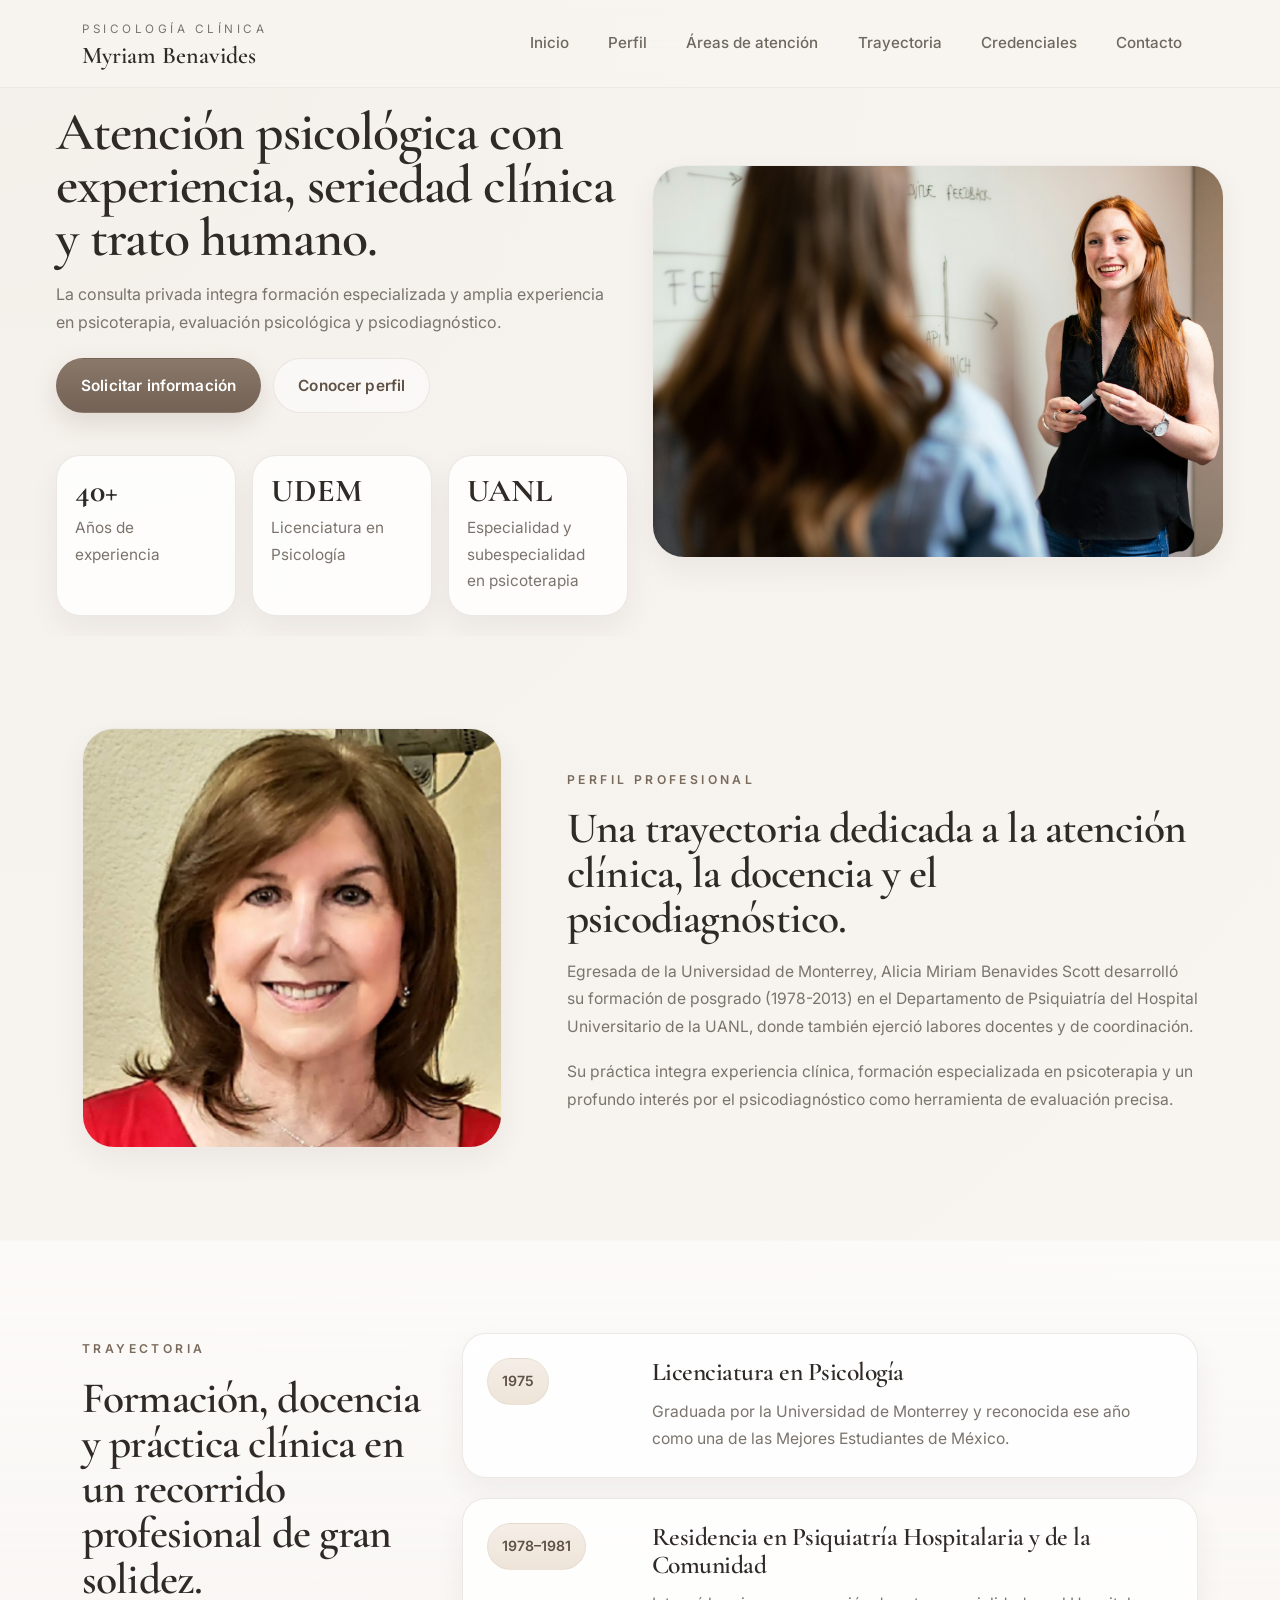
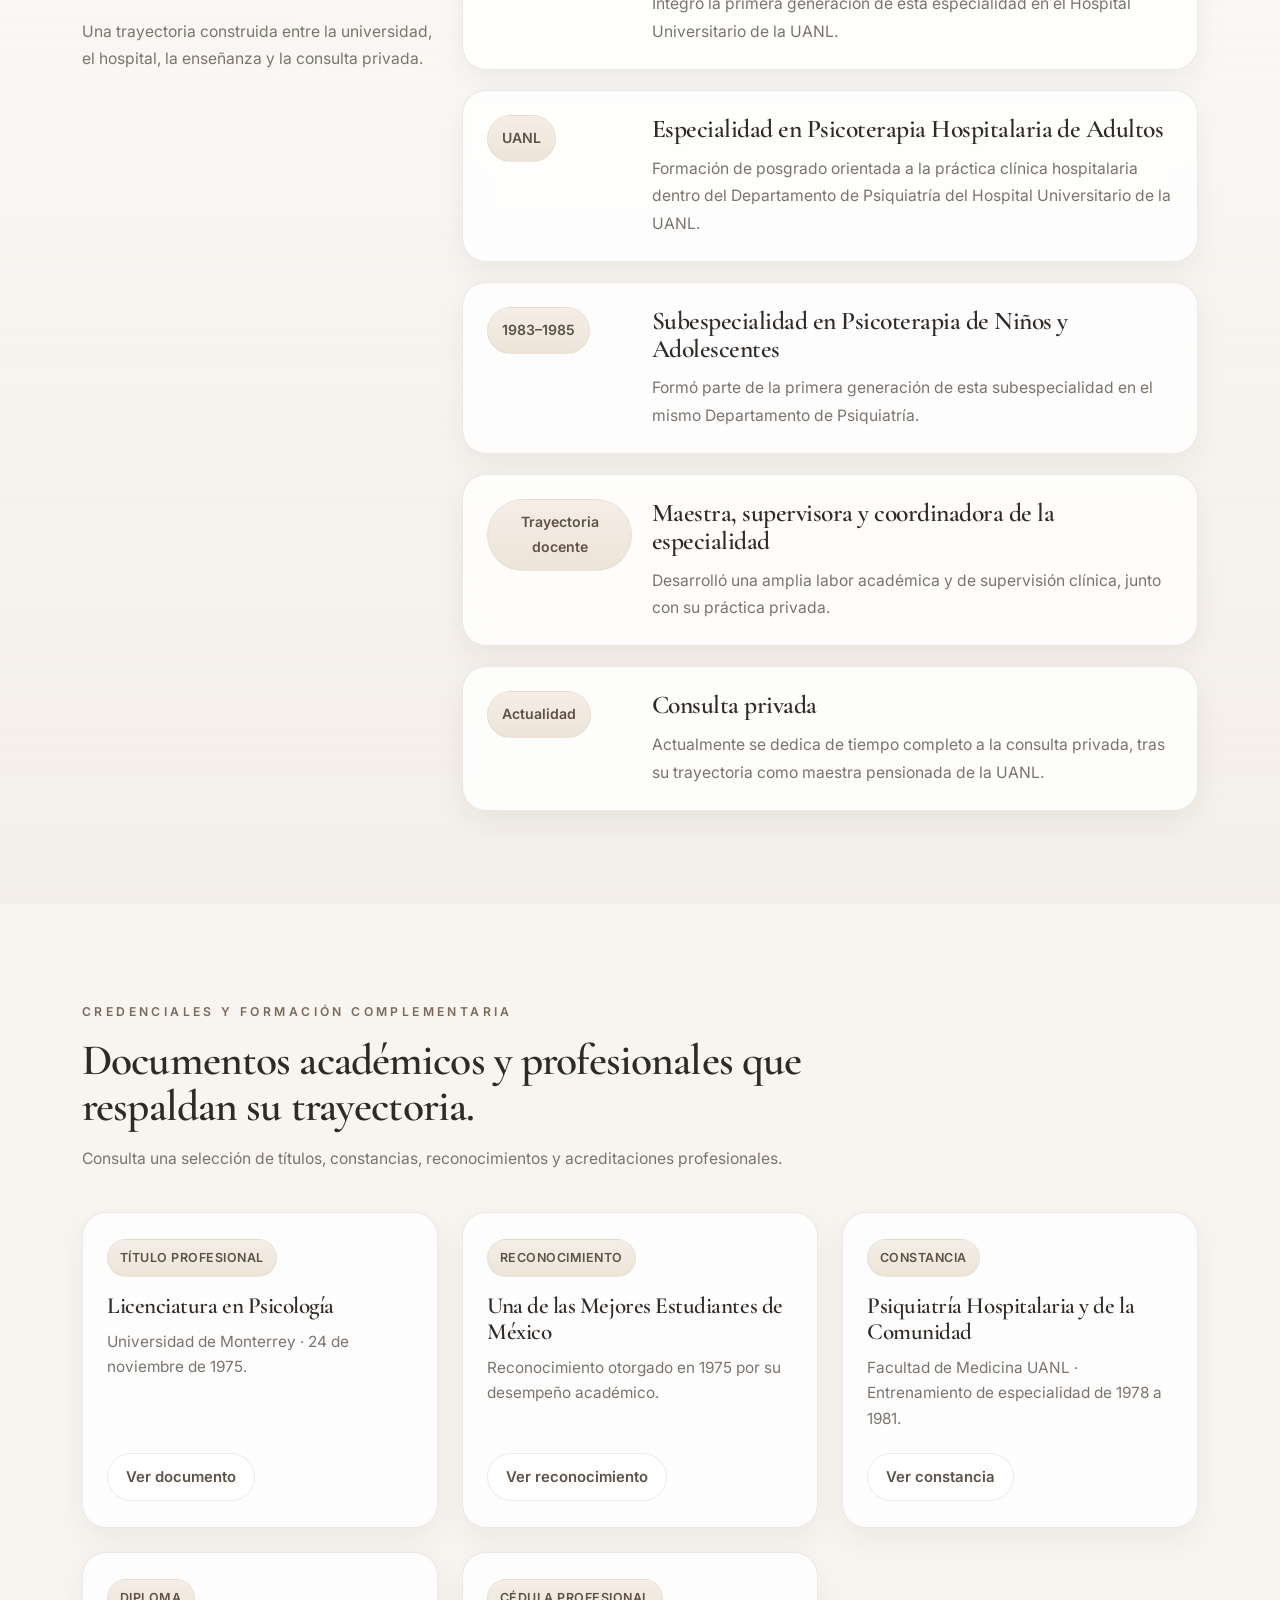
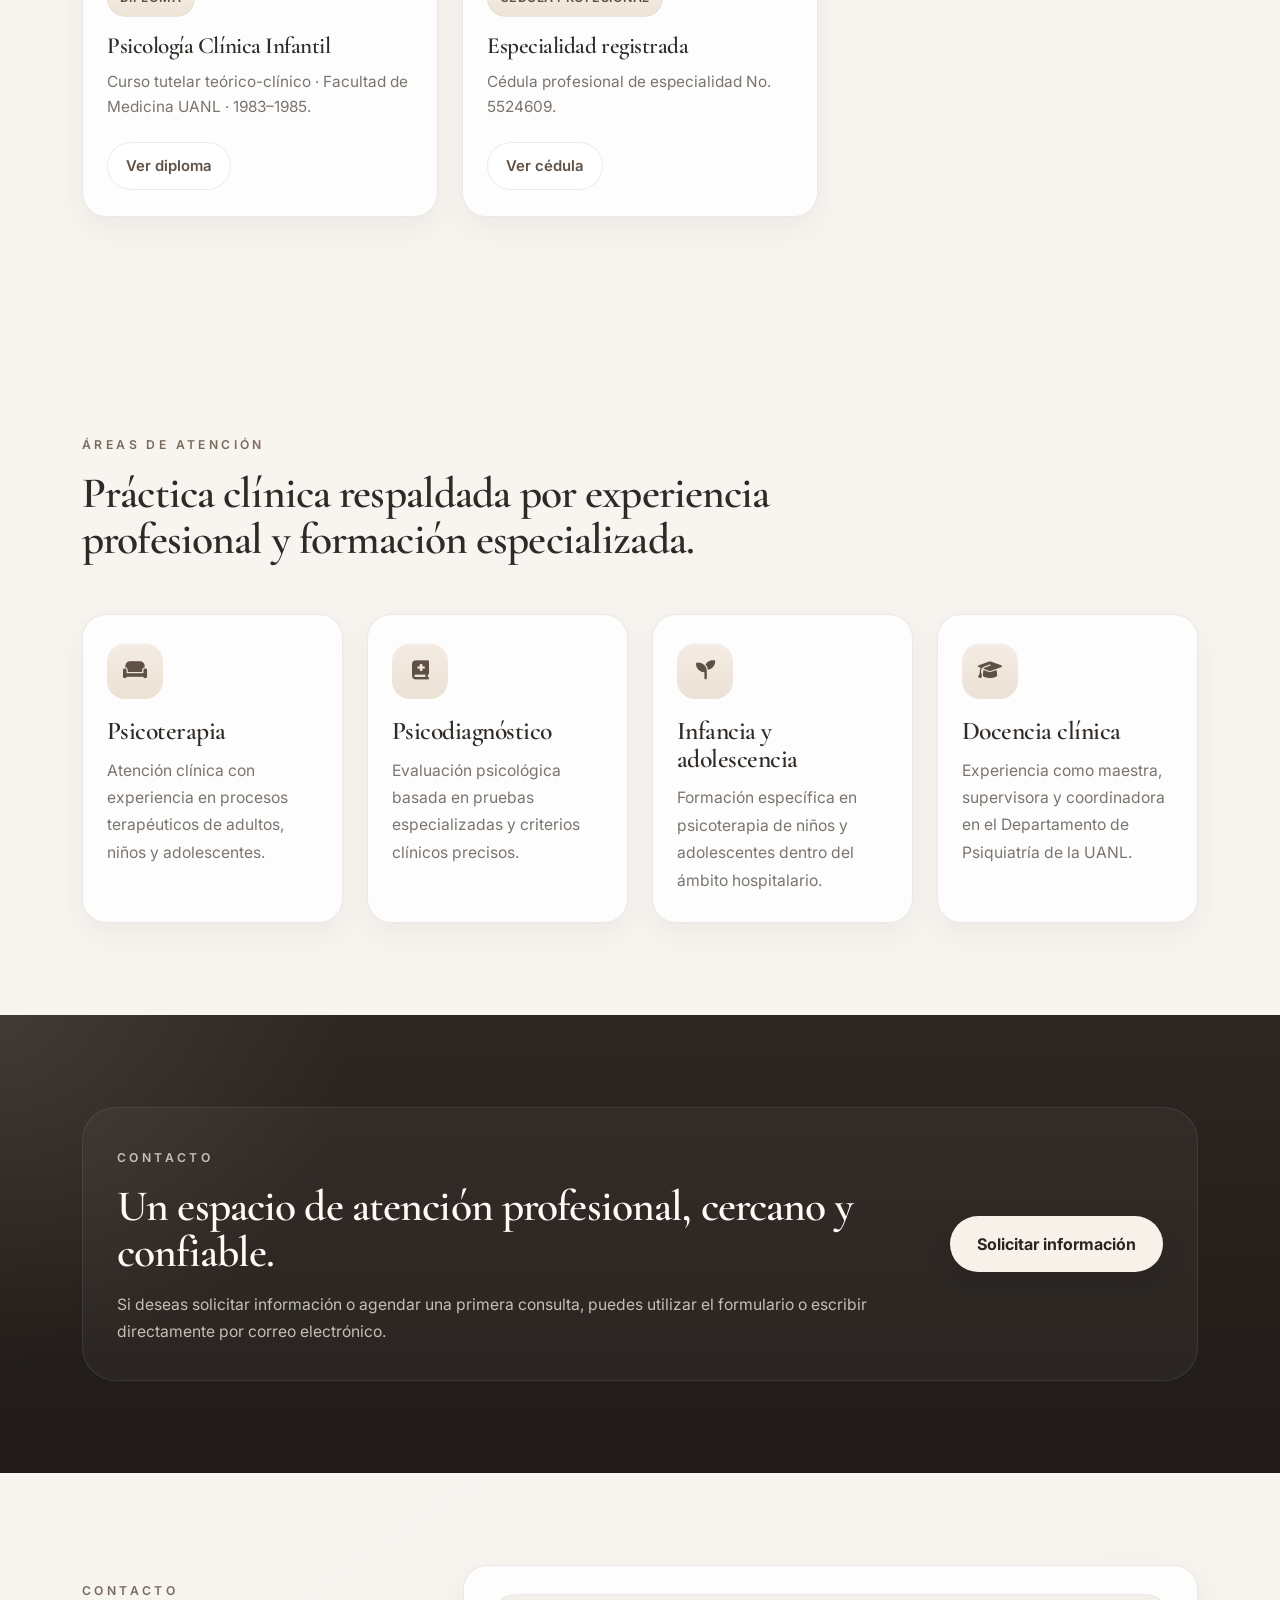
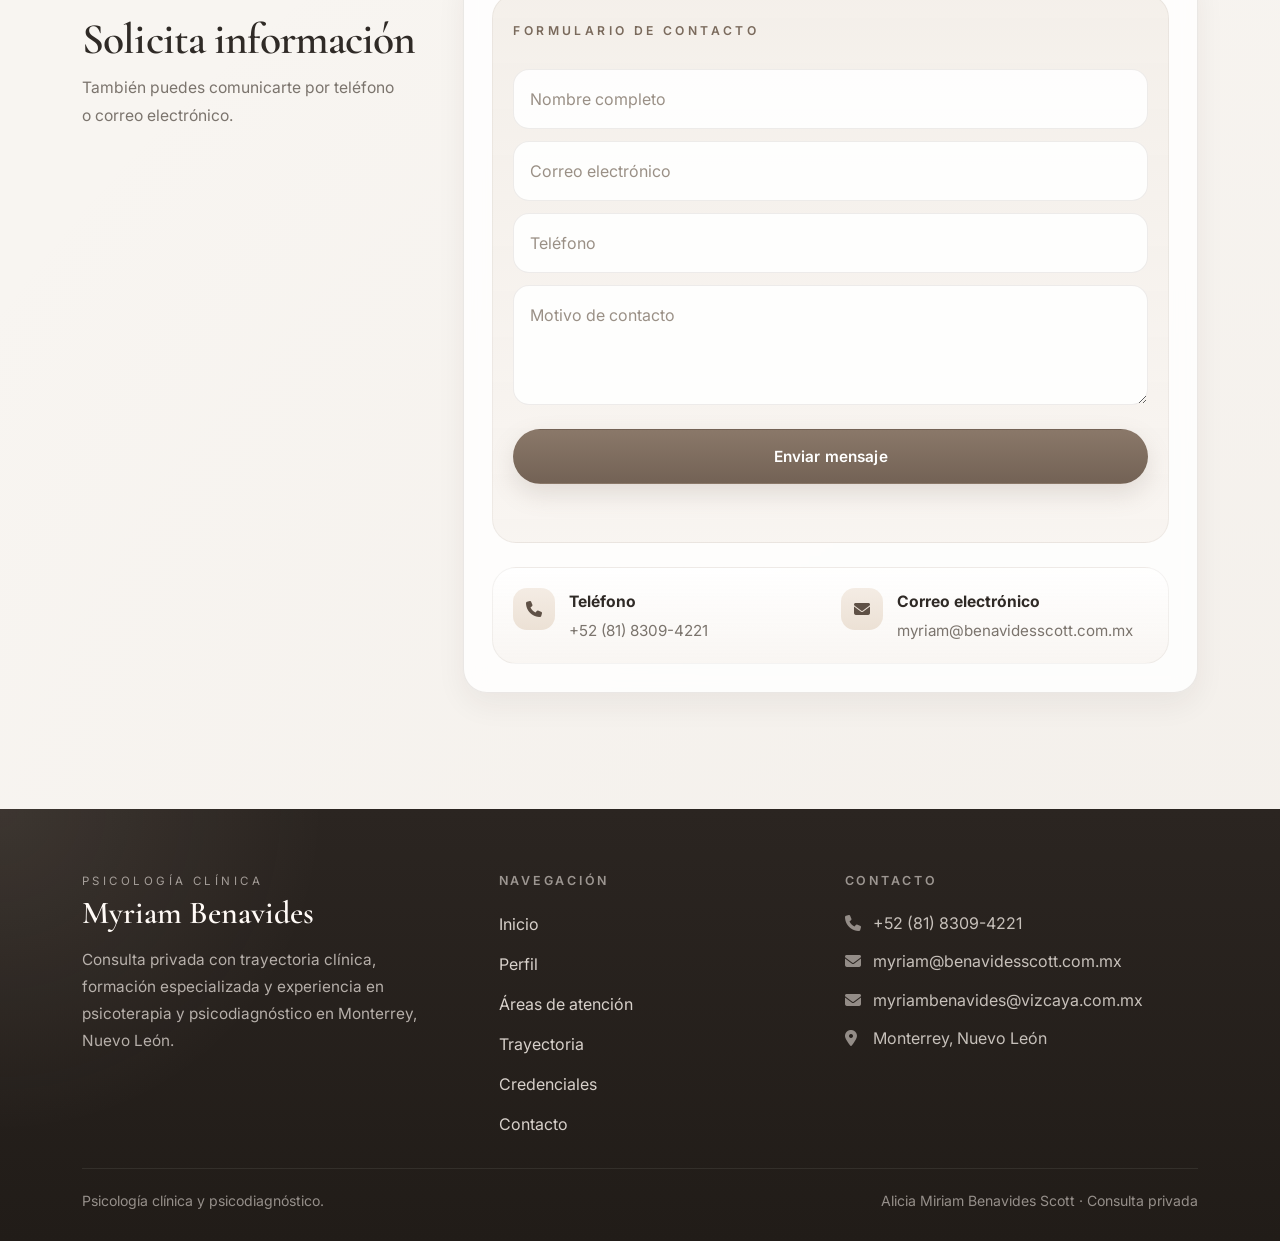
==== index.html @ a34677fe "Reorganización de la página" ====
<!DOCTYPE html>
<html lang="es">

<head>
    <meta charset="UTF-8" />
    <meta name="viewport" content="width=device-width, initial-scale=1.0" />
    <title>Myriam Benavides | Psicología Clínica</title>

    <!-- Google Fonts -->
    <link rel="preconnect" href="https://fonts.googleapis.com" />
    <link rel="preconnect" href="https://fonts.gstatic.com" crossorigin />
    <link
        href="https://fonts.googleapis.com/css2?family=Cormorant+Garamond:wght@500;600;700&family=Inter:wght@400;500;600;700;800&display=swap"
        rel="stylesheet" />

    <!-- Bootstrap -->
    <link href="https://cdn.jsdelivr.net/npm/bootstrap@5.3.3/dist/css/bootstrap.min.css" rel="stylesheet" />

    <!-- Font Awesome -->
    <link rel="stylesheet" href="https://cdnjs.cloudflare.com/ajax/libs/font-awesome/6.5.2/css/all.min.css" />

    <link rel="stylesheet" href="style.css" />
</head>

<body>
    <header class="site-header sticky-top">
        <nav class="navbar navbar-expand-lg">
            <div class="container">
                <a href="#inicio" class="navbar-brand brand">
                    <small>Psicología clínica</small>
                    <strong>Myriam Benavides</strong>
                </a>

                <button class="navbar-toggler custom-toggler" type="button" data-bs-toggle="collapse"
                    data-bs-target="#mainNav" aria-controls="mainNav" aria-expanded="false" aria-label="Abrir menú">
                    <i class="fa-solid fa-bars"></i>
                </button>

                <div class="collapse navbar-collapse justify-content-lg-end" id="mainNav">
                    <ul class="navbar-nav nav-links">
                        <li class="nav-item"><a class="nav-link" href="#inicio">Inicio</a></li>
                        <li class="nav-item"><a class="nav-link" href="#perfil">Perfil</a></li>
                        <li class="nav-item"><a class="nav-link" href="#areas">Áreas de atención</a></li>
                        <li class="nav-item"><a class="nav-link" href="#trayectoria">Trayectoria</a></li>
                        <li class="nav-item"><a class="nav-link" href="#credenciales">Credenciales</a></li>
                        <li class="nav-item"><a class="nav-link" href="#contacto">Contacto</a></li>
                    </ul>
                </div>
            </div>
        </nav>
    </header>

    <main>
        <!-- Hero -->
        <section class="hero-section" id="inicio">
            <div class="container">
                <div class="row align-items-center hero-row g-4 hero-full">
                    <div class="col-lg-6">
                        <div class="hero-text reveal">
                            <h1>
                                Atención psicológica con experiencia, seriedad clínica y trato humano.
                            </h1>

                            <p class="hero-description">
                                La consulta privada integra formación especializada y amplia experiencia
                                en psicoterapia, evaluación psicológica y psicodiagnóstico.
                            </p>

                            <div class="actions">
                                <a href="#contacto" class="btn custom-btn btn-primary-custom">Solicitar información</a>
                                <a href="#perfil" class="btn custom-btn btn-secondary-custom">Conocer perfil</a>
                            </div>

                            <div class="row g-3 stats-row">
                                <div class="col-md-4 col-sm-6">
                                    <article class="card custom-card stat-card h-100">
                                        <strong>40+</strong>
                                        <p>Años de experiencia</p>
                                    </article>
                                </div>
                                <div class="col-md-4 col-sm-6">
                                    <article class="card custom-card stat-card h-100">
                                        <strong>UDEM</strong>
                                        <p>Licenciatura en Psicología</p>
                                    </article>
                                </div>
                                <div class="col-md-4 col-sm-12">
                                    <article class="card custom-card stat-card stat-card-academic h-100">
                                        <strong>UANL</strong>
                                        <p>Especialidad y subespecialidad en psicoterapia</p>
                                    </article>
                                </div>
                            </div>
                        </div>
                    </div>

                    <div class="col-lg-6">
                        <div class="hero-image-wrap reveal">
                            <img src="img/classroom.jpg" alt="Espacio de consulta psicológica" class="hero-image">
                        </div>
                    </div>
                </div>
            </div>
        </section>

        <!-- Semblanza -->
        <section class="section-padding" id="perfil">
            <div class="container">
                <div class="row g-4 align-items-center">
                    <div class="col-lg-5">
                        <div class="profile-photo-block reveal">
                            <img src="img/alicia-miriam-benavides.jpg" alt="Alicia Miriam Benavides Scott"
                                class="profile-photo">
                        </div>
                    </div>

                    <div class="col-lg-7">
                        <div class="reveal">
                            <span class="eyebrow">Perfil profesional</span>
                            <h2>Una trayectoria dedicada a la atención clínica, la docencia y el psicodiagnóstico.</h2>
                            <p>
                                Egresada de la Universidad de Monterrey, Alicia Miriam Benavides Scott desarrolló su
                                formación de posgrado (1978-2013) en el Departamento de Psiquiatría del Hospital
                                Universitario de la UANL, donde también ejerció labores docentes y de coordinación.
                            </p>
                            <p>
                                Su práctica integra experiencia clínica, formación especializada en psicoterapia y un
                                profundo interés por el psicodiagnóstico como herramienta de evaluación precisa.
                            </p>
                        </div>
                    </div>
                </div>
            </div>
        </section>

        <!-- Trayectoria -->
        <section class="section-padding section-surface" id="trayectoria">
            <div class="container">
                <div class="row g-4">
                    <div class="col-lg-4">
                        <div class="reveal">
                            <span class="eyebrow">Trayectoria</span>
                            <h2>Formación, docencia y práctica clínica en un recorrido profesional de gran solidez.</h2>
                            <p>
                                Una trayectoria construida entre la universidad, el hospital, la enseñanza y la consulta
                                privada.
                            </p>
                        </div>
                    </div>

                    <div class="col-lg-8">
                        <div class="timeline-list">
                            <article class="card custom-card timeline-item reveal">
                                <div class="timeline-row">
                                    <div class="timeline-year-wrap">
                                        <span class="timeline-year">1975</span>
                                    </div>
                                    <div>
                                        <h3>Licenciatura en Psicología</h3>
                                        <p>
                                            Graduada por la Universidad de Monterrey y reconocida ese año como una de
                                            las Mejores Estudiantes de México.
                                        </p>
                                    </div>
                                </div>
                            </article>

                            <article class="card custom-card timeline-item reveal">
                                <div class="timeline-row">
                                    <div class="timeline-year-wrap">
                                        <span class="timeline-year">1978–1981</span>
                                    </div>
                                    <div>
                                        <h3>Residencia en Psiquiatría Hospitalaria y de la Comunidad</h3>
                                        <p>
                                            Integró la primera generación de esta especialidad en el Hospital
                                            Universitario de la UANL.
                                        </p>
                                    </div>
                                </div>
                            </article>

                            <article class="card custom-card timeline-item reveal">
                                <div class="timeline-row">
                                    <div class="timeline-year-wrap">
                                        <span class="timeline-year">UANL</span>
                                    </div>
                                    <div>
                                        <h3>Especialidad en Psicoterapia Hospitalaria de Adultos</h3>
                                        <p>
                                            Formación de posgrado orientada a la práctica clínica hospitalaria dentro
                                            del Departamento de Psiquiatría del Hospital Universitario de la UANL.
                                        </p>
                                    </div>
                                </div>
                            </article>

                            <article class="card custom-card timeline-item reveal">
                                <div class="timeline-row">
                                    <div class="timeline-year-wrap">
                                        <span class="timeline-year">1983–1985</span>
                                    </div>
                                    <div>
                                        <h3>Subespecialidad en Psicoterapia de Niños y Adolescentes</h3>
                                        <p>
                                            Formó parte de la primera generación de esta subespecialidad en el mismo
                                            Departamento de Psiquiatría.
                                        </p>
                                    </div>
                                </div>
                            </article>

                            <article class="card custom-card timeline-item reveal">
                                <div class="timeline-row">
                                    <div class="timeline-year-wrap">
                                        <span class="timeline-year">Trayectoria docente</span>
                                    </div>
                                    <div>
                                        <h3>Maestra, supervisora y coordinadora de la especialidad</h3>
                                        <p>
                                            Desarrolló una amplia labor académica y de supervisión clínica, junto con su
                                            práctica privada.
                                        </p>
                                    </div>
                                </div>
                            </article>

                            <article class="card custom-card timeline-item reveal">
                                <div class="timeline-row">
                                    <div class="timeline-year-wrap">
                                        <span class="timeline-year">Actualidad</span>
                                    </div>
                                    <div>
                                        <h3>Consulta privada</h3>
                                        <p>
                                            Actualmente se dedica de tiempo completo a la consulta privada, tras su
                                            trayectoria como maestra pensionada de la UANL.
                                        </p>
                                    </div>
                                </div>
                            </article>
                        </div>
                    </div>
                </div>
            </div>
        </section>

        <!-- Credenciales -->
        <section class="section-padding" id="credenciales">
            <div class="container">
                <div class="section-heading reveal diploma-heading">
                    <span class="eyebrow">Credenciales y formación complementaria</span>
                    <h2>Documentos académicos y profesionales que respaldan su trayectoria.</h2>
                    <p>
                        Consulta una selección de títulos, constancias, reconocimientos y acreditaciones profesionales.
                    </p>
                </div>

                <div class="row g-4 diploma-grid">
                    <div class="col-md-6 col-xl-4">
                        <article class="card custom-card diploma-card reveal h-100">
                            <div class="diploma-card-body">
                                <span class="diploma-tag">Título profesional</span>
                                <h3>Licenciatura en Psicología</h3>
                                <p>Universidad de Monterrey · 24 de noviembre de 1975.</p>
                            </div>
                            <a href="docs/titulo-licenciatura-udem.pdf" target="_blank" rel="noopener"
                                class="btn diploma-link">
                                Ver documento
                            </a>
                        </article>
                    </div>

                    <div class="col-md-6 col-xl-4">
                        <article class="card custom-card diploma-card reveal h-100">
                            <div class="diploma-card-body">
                                <span class="diploma-tag">Reconocimiento</span>
                                <h3>Una de las Mejores Estudiantes de México</h3>
                                <p>Reconocimiento otorgado en 1975 por su desempeño académico.</p>
                            </div>
                            <a href="docs/reconocimiento-mejor-estudiante-1975.pdf" target="_blank" rel="noopener"
                                class="btn diploma-link">
                                Ver reconocimiento
                            </a>
                        </article>
                    </div>

                    <div class="col-md-6 col-xl-4">
                        <article class="card custom-card diploma-card reveal h-100">
                            <div class="diploma-card-body">
                                <span class="diploma-tag">Constancia</span>
                                <h3>Psiquiatría Hospitalaria y de la Comunidad</h3>
                                <p>Facultad de Medicina UANL · Entrenamiento de especialidad de 1978 a 1981.</p>
                            </div>
                            <a href="docs/constancia-psiquiatria-hospitalaria.pdf" target="_blank" rel="noopener"
                                class="btn diploma-link">
                                Ver constancia
                            </a>
                        </article>
                    </div>

                    <div class="col-md-6 col-xl-4">
                        <article class="card custom-card diploma-card reveal h-100">
                            <div class="diploma-card-body">
                                <span class="diploma-tag">Diploma</span>
                                <h3>Psicología Clínica Infantil</h3>
                                <p>Curso tutelar teórico-clínico · Facultad de Medicina UANL · 1983–1985.</p>
                            </div>
                            <a href="docs/diploma-psicologia-clinica-infantil.pdf" target="_blank" rel="noopener"
                                class="btn diploma-link">
                                Ver diploma
                            </a>
                        </article>
                    </div>

                    <div class="col-md-6 col-xl-4">
                        <article class="card custom-card diploma-card reveal h-100">
                            <div class="diploma-card-body">
                                <span class="diploma-tag">Cédula profesional</span>
                                <h3>Especialidad registrada</h3>
                                <p>Cédula profesional de especialidad No. 5524609.</p>
                            </div>
                            <a href="docs/cedula-especialidad-5524609.pdf" target="_blank" rel="noopener"
                                class="btn diploma-link">
                                Ver cédula
                            </a>
                        </article>
                    </div>
                </div>
            </div>
        </section>

        <!-- Especialidades -->
        <section class="section-padding" id="areas">
            <div class="container">
                <div class="section-heading reveal">
                    <span class="eyebrow">Áreas de atención</span>
                    <h2>Práctica clínica respaldada por experiencia profesional y formación especializada.</h2>
                </div>

                <div class="row g-4">
                    <div class="col-xl-3 col-md-6">
                        <article class="card custom-card feature-card reveal h-100">
                            <div class="feature-icon">
                                <i class="fa-solid fa-couch"></i>
                            </div>
                            <h3>Psicoterapia</h3>
                            <p>Atención clínica con experiencia en procesos terapéuticos de adultos, niños y
                                adolescentes.</p>
                        </article>
                    </div>

                    <div class="col-xl-3 col-md-6">
                        <article class="card custom-card feature-card reveal h-100">
                            <div class="feature-icon">
                                <i class="fa-solid fa-book-medical"></i>
                            </div>
                            <h3>Psicodiagnóstico</h3>
                            <p>Evaluación psicológica basada en pruebas especializadas y criterios clínicos precisos.</p>
                        </article>
                    </div>

                    <div class="col-xl-3 col-md-6">
                        <article class="card custom-card feature-card reveal h-100">
                            <div class="feature-icon">
                                <i class="fa-solid fa-seedling"></i>
                            </div>
                            <h3>Infancia y adolescencia</h3>
                            <p>Formación específica en psicoterapia de niños y adolescentes dentro del ámbito
                                hospitalario.</p>
                        </article>
                    </div>

                    <div class="col-xl-3 col-md-6">
                        <article class="card custom-card feature-card reveal h-100">
                            <div class="feature-icon">
                                <i class="fa-solid fa-graduation-cap"></i>
                            </div>
                            <h3>Docencia clínica</h3>
                            <p>Experiencia como maestra, supervisora y coordinadora en el Departamento de Psiquiatría de
                                la UANL.</p>
                        </article>
                    </div>
                </div>
            </div>
        </section>

        <!-- CTA -->
        <section class="section-padding cta-section">
            <div class="container">
                <div class="card cta-wrap reveal">
                    <div>
                        <span class="eyebrow">Contacto</span>
                        <h2>Un espacio de atención profesional, cercano y confiable.</h2>
                        <p>
                            Si deseas solicitar información o agendar una primera consulta, puedes utilizar el formulario
                            o escribir directamente por correo electrónico.
                        </p>
                    </div>

                    <div class="cta-action">
                        <a href="#contacto" class="btn cta-btn">Solicitar información</a>
                    </div>
                </div>
            </div>
        </section>

        <!-- Contacto -->
        <section class="section-padding" id="contacto">
            <div class="container">
                <div class="row g-4 align-items-start contact-layout">
                    <div class="col-lg-4">
                        <div class="reveal contact-intro">
                            <span class="eyebrow">Contacto</span>
                            <h2>Solicita información</h2>
                            <p>
                                También puedes comunicarte por teléfono o correo electrónico.
                            </p>
                        </div>
                    </div>

                    <div class="col-lg-8">
                        <article class="card custom-card contact-card reveal">
                            <div class="row g-4">
                                <div class="col-12">
                                    <div class="mock-form">
                                        <span class="eyebrow">Formulario de contacto</span>

                                        <form id="contactForm" novalidate>
                                            <input class="form-field" type="text" name="nombre"
                                                placeholder="Nombre completo" />

                                            <input class="form-field" type="email" name="correo"
                                                placeholder="Correo electrónico" />

                                            <input class="form-field" type="tel" name="telefono"
                                                placeholder="Teléfono" />

                                            <textarea class="form-field" name="motivo"
                                                placeholder="Motivo de contacto"></textarea>

                                            <button class="btn custom-btn btn-primary-custom w-100 mt-3" type="submit">
                                                Enviar mensaje
                                            </button>

                                            <p id="formMessage" class="form-message"></p>
                                        </form>
                                    </div>
                                </div>

                                <div class="col-12">
                                    <div class="contact-info-block contact-info-grid contact-info-grid-compact">
                                        <div class="contact-item">
                                            <span class="contact-symbol">
                                                <i class="fa-solid fa-phone"></i>
                                            </span>
                                            <div>
                                                <strong>Teléfono</strong>
                                                <p>+52 (81) 8309-4221</p>
                                            </div>
                                        </div>

                                        <div class="contact-item">
                                            <span class="contact-symbol">
                                                <i class="fa-solid fa-envelope"></i>
                                            </span>
                                            <div>
                                                <strong>Correo electrónico</strong>
                                                <p>myriam@benavidesscott.com.mx</p>
                                            </div>
                                        </div>
                                    </div>
                                </div>
                            </div>
                        </article>
                    </div>
                </div>
            </div>
        </section>
    </main>

    <footer class="site-footer">
        <div class="container">
            <div class="footer-main">
                <div class="footer-brand-block">
                    <a href="#inicio" class="footer-brand">
                        <small>Psicología clínica</small>
                        <strong>Myriam Benavides</strong>
                    </a>

                    <p class="footer-description">
                        Consulta privada con trayectoria clínica, formación especializada y experiencia en psicoterapia
                        y psicodiagnóstico en Monterrey, Nuevo León.
                    </p>
                </div>

                <div class="footer-column">
                    <span class="footer-title">Navegación</span>
                    <ul class="footer-links">
                        <li><a href="#inicio">Inicio</a></li>
                        <li><a href="#perfil">Perfil</a></li>
                        <li><a href="#areas">Áreas de atención</a></li>
                        <li><a href="#trayectoria">Trayectoria</a></li>
                        <li><a href="#credenciales">Credenciales</a></li>
                        <li><a href="#contacto">Contacto</a></li>
                    </ul>
                </div>

                <div class="footer-column">
                    <span class="footer-title">Contacto</span>
                    <ul class="footer-contact-list">
                        <li>
                            <i class="fa-solid fa-phone"></i>
                            <span class="footer-contact-text">+52 (81) 8309-4221</span>
                        </li>
                        <li>
                            <i class="fa-solid fa-envelope"></i>
                            <span class="footer-contact-text">myriam@benavidesscott.com.mx</span>
                        </li>
                        <li>
                            <i class="fa-solid fa-envelope"></i>
                            <span class="footer-contact-text">myriambenavides@vizcaya.com.mx</span>
                        </li>
                        <li>
                            <i class="fa-solid fa-location-dot"></i>
                            <span class="footer-contact-text">Monterrey, Nuevo León</span>
                        </li>
                    </ul>
                </div>
            </div>

            <div class="footer-bottom">
                <span>Psicología clínica y psicodiagnóstico.</span>
                <span>Alicia Miriam Benavides Scott · Consulta privada</span>
            </div>
        </div>
    </footer>

    <script src="https://cdn.jsdelivr.net/npm/bootstrap@5.3.3/dist/js/bootstrap.bundle.min.js"></script>
    <script src="script.js"></script>
</body>
</html>
---- style.css ----
:root {
  --bg: #f8f5f1;
  --surface: rgba(255, 255, 255, 0.82);
  --surface-soft: #f3eee8;
  --text: #2f2a26;
  --muted: #7b746d;
  --line: rgba(116, 101, 88, 0.14);
  --accent: #7a6a5c;
  --accent-dark: #5f5146;
  --dark: #1f1a17;

  --shadow-xs: 0 6px 18px rgba(56, 40, 28, 0.04);
  --shadow-sm: 0 12px 30px rgba(56, 40, 28, 0.06);
  --shadow-md: 0 18px 50px rgba(56, 40, 28, 0.08);

  --radius-lg: 24px;
  --radius-md: 18px;

  --hero-header-height: 82px;
  --hero-container-max: 1240px;
  --container-pad: 2rem;
}

* {
  box-sizing: border-box;
}

html {
  scroll-behavior: smooth;
}

body {
  margin: 0;
  font-family: "Inter", system-ui, -apple-system, BlinkMacSystemFont, "Segoe UI", sans-serif;
  background:
    radial-gradient(circle at top left, rgba(216, 200, 184, 0.12), transparent 28%),
    radial-gradient(circle at bottom right, rgba(203, 191, 179, 0.12), transparent 26%),
    var(--bg);
  color: var(--text);
  line-height: 1.75;
  -webkit-font-smoothing: antialiased;
  text-rendering: optimizeLegibility;
}

img {
  display: block;
  max-width: 100%;
}

a {
  color: inherit;
  text-decoration: none;
}

p {
  margin: 0;
  color: var(--muted);
  font-size: 1.02rem;
}

h1,
h2,
h3,
h4,
p {
  margin-top: 0;
}

h1,
h2,
h3 {
  font-family: "Cormorant Garamond", "Georgia", serif;
  color: var(--text);
  letter-spacing: -0.02em;
  font-weight: 600;
}

h1 {
  font-size: clamp(3rem, 6vw, 5.4rem);
  line-height: 0.98;
  margin-bottom: 24px;
}

h2 {
  font-size: clamp(2.3rem, 4vw, 3.5rem);
  line-height: 1.02;
  margin-bottom: 20px;
}

h3 {
  font-size: 1.8rem;
  line-height: 1.08;
  margin-bottom: 12px;
}

.section-padding {
  padding: 110px 0;
}

.section-surface {
  background:
    linear-gradient(180deg, rgba(255, 255, 255, 0.58), rgba(243, 238, 232, 0.88));
  border-top: 1px solid rgba(255, 255, 255, 0.55);
  border-bottom: 1px solid rgba(116, 101, 88, 0.1);
}

.section-heading {
  max-width: 760px;
  margin-bottom: 52px;
}

.eyebrow {
  display: inline-block;
  margin-bottom: 16px;
  font-size: 0.76rem;
  letter-spacing: 0.28em;
  text-transform: uppercase;
  color: var(--accent);
  font-weight: 600;
}

/* Header */
.site-header {
  backdrop-filter: blur(18px);
  background: rgba(248, 245, 241, 0.72);
  border-bottom: 1px solid rgba(116, 101, 88, 0.08);
}

.navbar {
  min-height: var(--hero-header-height);
  padding: 0.9rem 0;
}

.brand {
  display: flex;
  flex-direction: column;
  gap: 4px;
}

.brand small {
  margin-bottom: 0;
  font-size: 0.73rem;
  letter-spacing: 0.3em;
  text-transform: uppercase;
  color: var(--muted);
}

.brand strong {
  font-family: "Cormorant Garamond", "Georgia", serif;
  font-size: 1.5rem;
  color: var(--text);
  font-weight: 600;
  line-height: 1;
}

.nav-links {
  gap: 0.45rem;
}

.nav-links .nav-link {
  padding: 0.7rem 1rem !important;
  border-radius: 999px;
  color: #6f685f;
  font-size: 0.95rem;
  font-weight: 500;
  transition: color 0.25s ease, background 0.25s ease;
}

.nav-links .nav-link:hover,
.nav-links .nav-link:focus {
  color: var(--accent-dark);
  background: rgba(255, 255, 255, 0.6);
}

.custom-toggler {
  width: 46px;
  height: 46px;
  display: inline-flex;
  align-items: center;
  justify-content: center;
  border: 1px solid var(--line);
  border-radius: 14px;
  background: rgba(255, 255, 255, 0.72);
  box-shadow: var(--shadow-xs);
}

.custom-toggler:focus {
  box-shadow: 0 0 0 4px rgba(216, 200, 184, 0.28);
}

.custom-toggler i {
  color: var(--accent-dark);
  font-size: 1rem;
}

/* Shared layout / cards */
.hero-section .container {
  max-width: var(--hero-container-max);
  padding-left: var(--container-pad);
  padding-right: var(--container-pad);
}

.custom-card {
  background: var(--surface);
  backdrop-filter: blur(10px);
  border: 1px solid var(--line);
  border-radius: var(--radius-lg);
  box-shadow: var(--shadow-sm);
}

.feature-card,
.timeline-item,
.contact-card,
.diploma-card,
.diploma-archive-card {
  transition: transform 0.28s ease, box-shadow 0.28s ease, border-color 0.28s ease;
}

.feature-card:hover,
.timeline-item:hover,
.contact-card:hover,
.diploma-card:hover,
.diploma-archive-card:hover {
  transform: translateY(-4px);
  box-shadow: var(--shadow-md);
  border-color: rgba(122, 106, 92, 0.18);
}

/* Buttons */
.custom-btn {
  display: inline-flex;
  align-items: center;
  justify-content: center;
  padding: 15px 24px;
  border: 1px solid transparent;
  border-radius: 999px;
  font-weight: 600;
  font-size: 0.96rem;
  letter-spacing: 0.01em;
  transition:
    transform 0.22s ease,
    background 0.22s ease,
    color 0.22s ease,
    border-color 0.22s ease,
    box-shadow 0.22s ease;
}

.custom-btn:hover {
  transform: translateY(-1px);
}

.btn-primary-custom {
  background: linear-gradient(180deg, #8a7869 0%, #736255 100%);
  color: #fff;
  box-shadow: 0 10px 24px rgba(122, 106, 92, 0.18);
}

.btn-primary-custom:hover {
  background: linear-gradient(180deg, #7f6e60 0%, #66564b 100%);
  color: #fff;
  box-shadow: 0 14px 28px rgba(122, 106, 92, 0.22);
}

.btn-secondary-custom {
  background: rgba(255, 255, 255, 0.5);
  color: var(--accent-dark);
  border-color: rgba(116, 101, 88, 0.12);
}

.btn-secondary-custom:hover {
  background: rgba(255, 255, 255, 0.86);
  color: var(--accent-dark);
  border-color: rgba(116, 101, 88, 0.18);
}

/* Hero */
.hero-section {
  position: relative;
  overflow: hidden;
}

.hero-full,
.hero-text {
  min-height: auto;
}

.hero-row {
  padding: 32px 0 40px;
}

.hero-text {
  display: flex;
  flex-direction: column;
  justify-content: center;
}

.hero-description {
  max-width: 700px;
  font-size: 1.08rem;
  line-height: 1.9;
}

.actions {
  display: flex;
  flex-wrap: wrap;
  gap: 14px;
  margin: 38px 0 42px;
}

.stats-row {
  align-items: stretch;
  --bs-gutter-x: 1rem;
  --bs-gutter-y: 1rem;
}

.stat-card {
  height: 100%;
  padding: 24px 22px;
}

.stat-card strong {
  display: block;
  margin-bottom: 8px;
  font-family: "Cormorant Garamond", "Georgia", serif;
  font-size: 2.3rem;
  line-height: 0.95;
  color: var(--text);
}

.stat-card p {
  font-size: 0.96rem;
}

.stat-card-academic p {
  max-width: 22ch;
  text-wrap: balance;
}

.hero-image-wrap,
.profile-photo-block {
  position: relative;
  overflow: hidden;
  width: 100%;
  border: 1px solid rgba(116, 101, 88, 0.1);
  background: rgba(255, 255, 255, 0.55);
  box-shadow: var(--shadow-sm);
}

.hero-image-wrap {
  border-radius: 32px;
  aspect-ratio: 5 / 4;
}

.hero-image {
  width: 100%;
  height: 100%;
  object-fit: cover;
  object-position: center center;
}

/* Perfil */
#perfil .row {
  --bs-gutter-x: 4rem;
}

.profile-photo-block {
  max-width: 460px;
  margin-right: auto;
  border-radius: 32px;
  aspect-ratio: 1 / 1;
}

.profile-photo {
  width: 100%;
  height: 100%;
  object-fit: cover;
  object-position: center top;
}

#perfil .reveal p + p {
  margin-top: 18px;
}

/* Áreas */
.feature-card {
  padding: 32px 28px;
}

.feature-icon,
.contact-symbol {
  display: grid;
  place-items: center;
  color: var(--accent-dark);
  background: linear-gradient(180deg, #f4ece4 0%, #ece1d5 100%);
}

.feature-icon {
  width: 62px;
  height: 62px;
  margin-bottom: 22px;
  border-radius: 18px;
  font-size: 1.35rem;
  box-shadow: inset 0 1px 0 rgba(255, 255, 255, 0.6);
}

/* Timeline */
.timeline-list {
  display: grid;
  gap: 20px;
}

.timeline-item {
  padding: 28px;
}

.timeline-row {
  display: grid;
  grid-template-columns: 170px 1fr;
  gap: 24px;
  align-items: start;
}

.timeline-year-wrap {
  display: flex;
}

.timeline-year,
.diploma-tag {
  display: inline-flex;
  align-items: center;
  justify-content: center;
  border-radius: 999px;
  color: var(--accent-dark);
  font-weight: 600;
  border: 1px solid rgba(116, 101, 88, 0.08);
  background: linear-gradient(180deg, #f5eee7 0%, #eee4d8 100%);
}

.timeline-year {
  padding: 11px 16px;
  text-align: center;
  font-size: 0.92rem;
}

/* Credenciales */
.diploma-heading {
  margin-bottom: 40px;
}

.diploma-grid {
  margin-bottom: 28px;
}

.diploma-card {
  min-height: 100%;
  padding: 26px 24px;
  display: flex;
  flex-direction: column;
  justify-content: space-between;
}

.diploma-card-body {
  display: flex;
  flex-direction: column;
  gap: 10px;
  flex: 1;
}

.diploma-card h3 {
  margin-bottom: 0;
  font-size: 1.45rem;
  line-height: 1.12;
}

.diploma-card p {
  color: var(--muted);
  font-size: 0.96rem;
  line-height: 1.65;
}

.diploma-tag {
  width: fit-content;
  margin-bottom: 6px;
  padding: 7px 12px;
  font-size: 0.78rem;
  letter-spacing: 0.04em;
  text-transform: uppercase;
}

.diploma-link {
  display: inline-flex;
  align-items: center;
  justify-content: center;
  align-self: flex-start;
  margin-top: 22px;
  padding: 12px 18px;
  border-radius: 999px;
  border: 1px solid rgba(116, 101, 88, 0.12);
  background: rgba(255, 255, 255, 0.72);
  color: var(--accent-dark);
  font-weight: 600;
  font-size: 0.93rem;
  transition: transform 0.22s ease, background 0.22s ease, border-color 0.22s ease;
}

.diploma-link:hover {
  transform: translateY(-1px);
  background: rgba(255, 255, 255, 0.95);
  border-color: rgba(116, 101, 88, 0.18);
}

.diploma-archive {
  margin-top: 6px;
}

.diploma-archive-card {
  padding: 28px;
  display: grid;
  grid-template-columns: 1fr auto;
  gap: 20px;
  align-items: center;
}

.diploma-archive-card h3 {
  margin-bottom: 8px;
}

/* CTA */
.cta-section {
  background:
    radial-gradient(circle at top left, rgba(216, 200, 184, 0.12), transparent 26%),
    linear-gradient(180deg, #2d2622 0%, #201b18 100%);
  color: #fff;
}

.cta-section .eyebrow,
.cta-section p {
  color: rgba(255, 248, 242, 0.72);
}

.cta-section h2 {
  color: #fffaf6;
}

.cta-wrap {
  display: grid;
  grid-template-columns: 1fr auto;
  gap: 28px;
  align-items: center;
  padding: 42px;
  border-radius: 34px;
  background: rgba(255, 255, 255, 0.04);
  border: 1px solid rgba(255, 255, 255, 0.08);
  box-shadow: none;
}

.cta-btn {
  padding: 15px 26px;
  border-radius: 999px;
  background: #f7f1ea;
  color: #2b241f;
  font-weight: 700;
  box-shadow: 0 10px 24px rgba(0, 0, 0, 0.12);
}

.cta-btn:hover {
  background: #fff;
  color: #2b241f;
}

/* Contacto */
.contact-layout {
  --bs-gutter-x: 2rem;
}

.contact-intro {
  max-width: 360px;
  padding-top: 10px;
}

.contact-intro h2 {
  margin-bottom: 12px;
}

.contact-intro p {
  max-width: 320px;
}

.contact-card {
  padding: 32px;
}

.contact-symbol {
  width: 42px;
  height: 42px;
  flex-shrink: 0;
  border-radius: 14px;
}

.mock-form,
.contact-info-block {
  border: 1px solid rgba(116, 101, 88, 0.08);
}

.mock-form {
  padding: 24px;
  border-radius: 24px;
  background: linear-gradient(180deg, rgba(243, 238, 232, 0.9), rgba(248, 244, 240, 0.95));
}

.form-field {
  width: 100%;
  margin-top: 12px;
  padding: 15px 16px;
  border: 1px solid rgba(116, 101, 88, 0.12);
  border-radius: 16px;
  background: rgba(255, 255, 255, 0.9);
  color: var(--text);
  font: inherit;
  outline: none;
  transition: border-color 0.2s ease, box-shadow 0.2s ease, background 0.2s ease;
}

.form-field::placeholder {
  color: #9a9086;
}

.form-field:focus {
  border-color: rgba(122, 106, 92, 0.32);
  box-shadow: 0 0 0 4px rgba(216, 200, 184, 0.2);
  background: #fff;
}

textarea.form-field {
  min-height: 120px;
  resize: vertical;
}

.form-message {
  min-height: 24px;
  margin-top: 14px;
  font-size: 0.95rem;
}

.contact-info-block {
  padding: 22px;
  border-radius: 24px;
  background: linear-gradient(180deg, rgba(255, 255, 255, 0.72), rgba(248, 244, 240, 0.82));
}

.contact-info-grid {
  display: grid;
  grid-template-columns: repeat(2, minmax(0, 1fr));
  gap: 18px 20px;
}

.contact-info-grid-compact {
  grid-template-columns: repeat(2, minmax(0, 1fr));
}

.contact-item {
  display: flex;
  align-items: flex-start;
  gap: 14px;
  min-height: 100%;
  margin-bottom: 0;
}

.contact-item strong {
  display: block;
  margin-bottom: 4px;
  color: var(--text);
  font-size: 0.98rem;
}

.contact-item p {
  font-size: 0.95rem;
  line-height: 1.55;
}

/* Footer */
.site-footer {
  margin-top: 24px;
  padding: 0;
  background:
    radial-gradient(circle at top left, rgba(216, 200, 184, 0.1), transparent 24%),
    linear-gradient(180deg, #2b2521 0%, #211c18 100%);
  color: rgba(255, 248, 242, 0.82);
}

.footer-main {
  display: grid;
  grid-template-columns: 1.25fr 0.85fr 1fr;
  gap: 34px;
  padding: 64px 0 34px;
}

.footer-brand-block {
  max-width: 360px;
}

.footer-brand {
  display: inline-flex;
  flex-direction: column;
  gap: 6px;
  margin-bottom: 18px;
}

.footer-brand small {
  font-size: 0.72rem;
  letter-spacing: 0.3em;
  text-transform: uppercase;
  color: rgba(255, 248, 242, 0.56);
}

.footer-brand strong {
  font-family: "Cormorant Garamond", "Georgia", serif;
  font-size: 2rem;
  line-height: 1;
  color: #fffaf6;
  font-weight: 600;
}

.footer-description {
  font-size: 0.96rem;
  line-height: 1.75;
  color: rgba(255, 248, 242, 0.66);
}

.footer-column {
  min-width: 0;
}

.footer-title {
  display: inline-block;
  margin-bottom: 18px;
  font-size: 0.78rem;
  letter-spacing: 0.22em;
  text-transform: uppercase;
  color: rgba(255, 248, 242, 0.54);
  font-weight: 600;
}

.footer-links,
.footer-contact-list {
  list-style: none;
  margin: 0;
  padding: 0;
}

.footer-links li + li,
.footer-contact-list li + li {
  margin-top: 12px;
}

.footer-links a {
  color: rgba(255, 248, 242, 0.82);
  transition: color 0.22s ease, transform 0.22s ease;
}

.footer-links a:hover {
  color: #fff;
}

.footer-contact-list li {
  display: grid;
  grid-template-columns: 16px minmax(0, 1fr);
  align-items: start;
  column-gap: 12px;
  color: rgba(255, 248, 242, 0.74);
  line-height: 1.6;
}

.footer-contact-list i {
  width: 16px;
  margin-top: 5px;
  color: rgba(255, 248, 242, 0.5);
}

.footer-contact-text {
  min-width: 0;
  display: block;
  overflow-wrap: anywhere;
  word-break: break-word;
  line-height: 1.65;
}

.footer-note {
  font-size: 0.9rem;
  line-height: 1.7;
  color: rgba(255, 248, 242, 0.56);
}

.footer-bottom {
  display: flex;
  justify-content: space-between;
  gap: 18px;
  padding: 20px 0 28px;
  border-top: 1px solid rgba(255, 248, 242, 0.08);
  color: rgba(255, 248, 242, 0.52);
  font-size: 0.88rem;
}

/* Animación */
.reveal {
  opacity: 0;
  transform: translateY(26px);
  transition: opacity 0.8s ease, transform 0.8s ease;
}

.reveal.visible {
  opacity: 1;
  transform: translateY(0);
}

/* Desktop amplio */
@media (min-width: 1400px) {
  .hero-full {
    min-height: calc(100svh - var(--hero-header-height));
    display: flex;
    align-items: center;
  }

  .hero-row {
    width: 100%;
    padding: 18px 0 20px;
    align-items: center;
  }

  h1 {
    font-size: clamp(2.9rem, 4.3vw, 4.6rem);
    margin-bottom: 16px;
  }

  .hero-description {
    max-width: 560px;
    font-size: 1rem;
    line-height: 1.75;
  }

  .actions {
    margin: 22px 0;
    gap: 12px;
  }

  .stats-row {
    margin-top: 4px;
    --bs-gutter-x: 0.9rem;
    --bs-gutter-y: 0.9rem;
  }

  .stat-card {
    padding: 20px 18px;
  }

  .stat-card strong {
    font-size: 2rem;
  }

  .hero-image-wrap {
    aspect-ratio: 16 / 11;
  }
}

/* <= 1399 */
@media (max-width: 1399.98px) {
  :root {
    --container-pad: 2.25rem;
  }

  .section-padding {
    padding: 92px 0;
  }

  .hero-row {
    padding: 18px 0 20px;
  }

  h1 {
    font-size: clamp(2.5rem, 4.2vw, 4rem);
    margin-bottom: 16px;
  }

  h2 {
    font-size: clamp(2.1rem, 3.4vw, 3rem);
    line-height: 1.04;
    margin-bottom: 16px;
  }

  h3 {
    font-size: 1.6rem;
  }

  p {
    font-size: 0.98rem;
  }

  .hero-description {
    max-width: 560px;
    font-size: 1rem;
    line-height: 1.75;
  }

  .actions {
    margin: 22px 0;
    gap: 12px;
  }

  .stats-row {
    margin-top: 4px;
  }

  .stat-card {
    padding: 20px 18px;
  }

  .stat-card strong {
    font-size: 2rem;
  }

  .hero-image-wrap {
    aspect-ratio: 16 / 11;
  }

  #perfil .row {
    --bs-gutter-x: 3rem;
  }

  .profile-photo-block {
    max-width: 420px;
  }

  .feature-card {
    padding: 28px 24px;
  }

  .feature-icon {
    width: 56px;
    height: 56px;
    font-size: 1.2rem;
    margin-bottom: 18px;
  }

  .timeline-item {
    padding: 24px;
  }

  .timeline-row {
    grid-template-columns: 145px 1fr;
    gap: 20px;
  }

  .timeline-year {
    padding: 10px 14px;
    font-size: 0.88rem;
  }

  .contact-layout {
    --bs-gutter-x: 1.75rem;
  }

  .contact-intro {
    max-width: 340px;
  }

  .contact-card {
    padding: 28px;
  }

  .mock-form,
  .contact-info-block {
    padding: 20px;
  }

  .cta-wrap {
    padding: 34px;
  }

  .footer-main {
    grid-template-columns: 1.1fr 0.9fr 1fr;
    gap: 28px;
    padding: 56px 0 30px;
  }
}

/* <= 1199 */
@media (max-width: 1199.98px) {
  :root {
    --container-pad: 1.75rem;
  }

  .section-padding {
    padding: 78px 0;
  }

  .hero-row {
    padding: 14px 0;
  }

  h1 {
    font-size: clamp(2.25rem, 3.8vw, 3.45rem);
    line-height: 1;
    margin-bottom: 14px;
  }

  h2 {
    font-size: clamp(1.9rem, 2.6vw, 2.45rem);
  }

  .hero-description {
    max-width: 520px;
    font-size: 0.96rem;
    line-height: 1.7;
  }

  .actions {
    margin: 18px 0;
    gap: 10px;
  }

  .custom-btn,
  .cta-btn {
    padding: 12px 18px;
    font-size: 0.92rem;
  }

  .hero-image-wrap {
    aspect-ratio: 16 / 12;
  }

  .stat-card {
    padding: 16px 14px;
  }

  .stat-card strong {
    font-size: 1.7rem;
  }

  .stat-card p {
    font-size: 0.9rem;
  }

  .feature-card,
  .timeline-item,
  .contact-card,
  .diploma-card {
    padding: 20px;
  }

  .cta-wrap {
    padding: 26px;
  }

  .diploma-archive-card {
    padding: 24px;
  }

  .contact-intro {
    max-width: 100%;
    padding-top: 0;
  }

  .contact-intro p {
    max-width: 100%;
  }

  .contact-info-grid {
    gap: 16px;
  }

  .footer-main {
    grid-template-columns: 1fr 1fr;
    gap: 28px 32px;
  }

  .footer-brand-block {
    max-width: 100%;
  }

  .footer-contact-text {
    font-size: 0.95rem;
  }
}

/* <= 991 */
@media (max-width: 991.98px) {
  :root {
    --container-pad: 1.25rem;
  }

  body {
    line-height: 1.68;
  }

  .navbar-collapse {
    margin-top: 14px;
    padding: 16px;
    background: rgba(255, 255, 255, 0.9);
    border: 1px solid rgba(116, 101, 88, 0.1);
    border-radius: 22px;
    box-shadow: var(--shadow-sm);
  }

  .section-padding {
    padding: 72px 0;
  }

  .hero-row {
    min-height: auto !important;
    padding: 28px 0 56px;
  }

  h1 {
    font-size: clamp(2.4rem, 7vw, 3.6rem);
    line-height: 1.02;
    margin-bottom: 18px;
  }

  h2 {
    font-size: clamp(1.95rem, 5vw, 2.7rem);
    line-height: 1.08;
    margin-bottom: 14px;
  }

  h3 {
    font-size: 1.45rem;
    margin-bottom: 10px;
  }

  p {
    font-size: 0.98rem;
  }

  .hero-description {
    max-width: 100%;
    font-size: 1rem;
    line-height: 1.75;
  }

  .actions {
    gap: 10px;
    margin: 26px 0 30px;
  }

  .custom-btn,
  .cta-btn {
    padding: 13px 20px;
    font-size: 0.93rem;
  }

  .stat-card {
    padding: 18px;
  }

  .stat-card strong {
    font-size: 1.95rem;
  }

  .feature-card,
  .timeline-item,
  .contact-card,
  .diploma-card {
    padding: 22px;
  }

  .hero-image-wrap {
    aspect-ratio: 16 / 10;
  }

  #perfil .row {
    --bs-gutter-x: 2rem;
  }

  .profile-photo-block {
    max-width: 100%;
    margin-right: 0;
  }

  .feature-icon {
    width: 54px;
    height: 54px;
    font-size: 1.15rem;
    margin-bottom: 16px;
  }

  .timeline-list {
    gap: 14px;
  }

  .timeline-item {
    padding: 22px;
  }

  .timeline-year {
    padding: 9px 13px;
    font-size: 0.84rem;
  }

  .diploma-archive-card,
  .cta-wrap {
    grid-template-columns: 1fr;
    gap: 18px;
    padding: 28px 22px;
    border-radius: 24px;
  }

  .cta-action,
  .cta-action .cta-btn {
    width: 100%;
  }

  .contact-layout {
    --bs-gutter-x: 1.5rem;
  }

  .contact-intro {
    max-width: 100%;
    padding-top: 0;
  }

  .contact-intro p {
    max-width: 100%;
  }

  .mock-form,
  .contact-info-block {
    padding: 20px;
    border-radius: 18px;
  }

  .contact-info-grid,
  .contact-info-grid-compact {
    grid-template-columns: 1fr;
    gap: 16px;
  }

  .contact-item {
    gap: 12px;
  }

  .form-field {
    padding: 13px 14px;
    border-radius: 14px;
    font-size: 0.96rem;
  }

  textarea.form-field {
    min-height: 110px;
  }

  .contact-symbol {
    width: 38px;
    height: 38px;
    border-radius: 12px;
    font-size: 0.95rem;
  }

  .section-heading {
    margin-bottom: 32px;
  }

  .footer-main {
    grid-template-columns: 1fr;
    gap: 26px;
    padding: 44px 0 26px;
  }

  .footer-bottom {
    flex-direction: column;
    gap: 8px;
    padding: 18px 0 24px;
  }
}

/* <= 767 */
@media (max-width: 767.98px) {
  .actions {
    flex-direction: column;
  }

  .actions .custom-btn,
  .diploma-link,
  .diploma-archive-card .custom-btn {
    width: 100%;
  }

  .timeline-row {
    grid-template-columns: 1fr;
    gap: 14px;
  }

  .diploma-card h3 {
    font-size: 1.35rem;
  }
}

/* <= 575 */
@media (max-width: 575.98px) {
  :root {
    --container-pad: 1.1rem;
  }

  .container {
    padding-left: 1.1rem;
    padding-right: 1.1rem;
  }

  .navbar {
    min-height: 72px;
    padding: 0.65rem 0;
  }

  .brand strong {
    font-size: 1.05rem;
  }

  .brand small {
    font-size: 0.64rem;
    letter-spacing: 0.16em;
  }

  .custom-toggler {
    width: 42px;
    height: 42px;
    border-radius: 12px;
  }

  .section-padding {
    padding: 58px 0;
  }

  .hero-row {
    padding: 18px 0 44px;
  }

  h1 {
    font-size: clamp(2.05rem, 9vw, 2.8rem);
    line-height: 1.04;
  }

  h2 {
    font-size: clamp(1.7rem, 7vw, 2.2rem);
    line-height: 1.1;
  }

  h3 {
    font-size: 1.28rem;
  }

  p {
    font-size: 0.95rem;
    line-height: 1.7;
  }

  .eyebrow {
    margin-bottom: 10px;
    font-size: 0.68rem;
    letter-spacing: 0.2em;
  }

  .actions {
    margin: 22px 0 24px;
  }

  .custom-btn,
  .cta-btn {
    width: 100%;
    padding: 12px 18px;
    font-size: 0.92rem;
  }

  .stats-row {
    row-gap: 10px;
  }

  .stat-card {
    padding: 16px;
    border-radius: 18px;
  }

  .stat-card strong {
    font-size: 1.7rem;
  }

  .stat-card-academic p {
    max-width: none;
  }

  .hero-image-wrap,
  .profile-photo-block {
    border-radius: 22px;
  }

  .feature-card,
  .timeline-item,
  .contact-card,
  .diploma-card {
    padding: 18px;
    border-radius: 18px;
  }

  .feature-icon {
    width: 48px;
    height: 48px;
    border-radius: 14px;
    font-size: 1rem;
  }

  .timeline-year {
    padding: 8px 12px;
    font-size: 0.8rem;
  }

  .diploma-card h3 {
    font-size: 1.25rem;
  }

  .diploma-archive-card,
  .cta-wrap {
    padding: 22px 18px;
    border-radius: 20px;
  }

  .contact-intro h2 {
    margin-bottom: 10px;
  }

  .mock-form,
  .contact-info-block {
    padding: 16px;
    border-radius: 16px;
  }

  .contact-info-grid {
    gap: 14px;
  }

  .form-field {
    margin-top: 10px;
    padding: 12px 13px;
    font-size: 0.94rem;
  }

  textarea.form-field {
    min-height: 96px;
  }

  .footer-brand strong {
    font-size: 1.7rem;
  }

  .footer-description,
  .footer-note,
  .footer-contact-list li,
  .footer-links a,
  .footer-contact-text {
    font-size: 0.92rem;
  }

  .footer-contact-text {
    line-height: 1.7;
  }
}
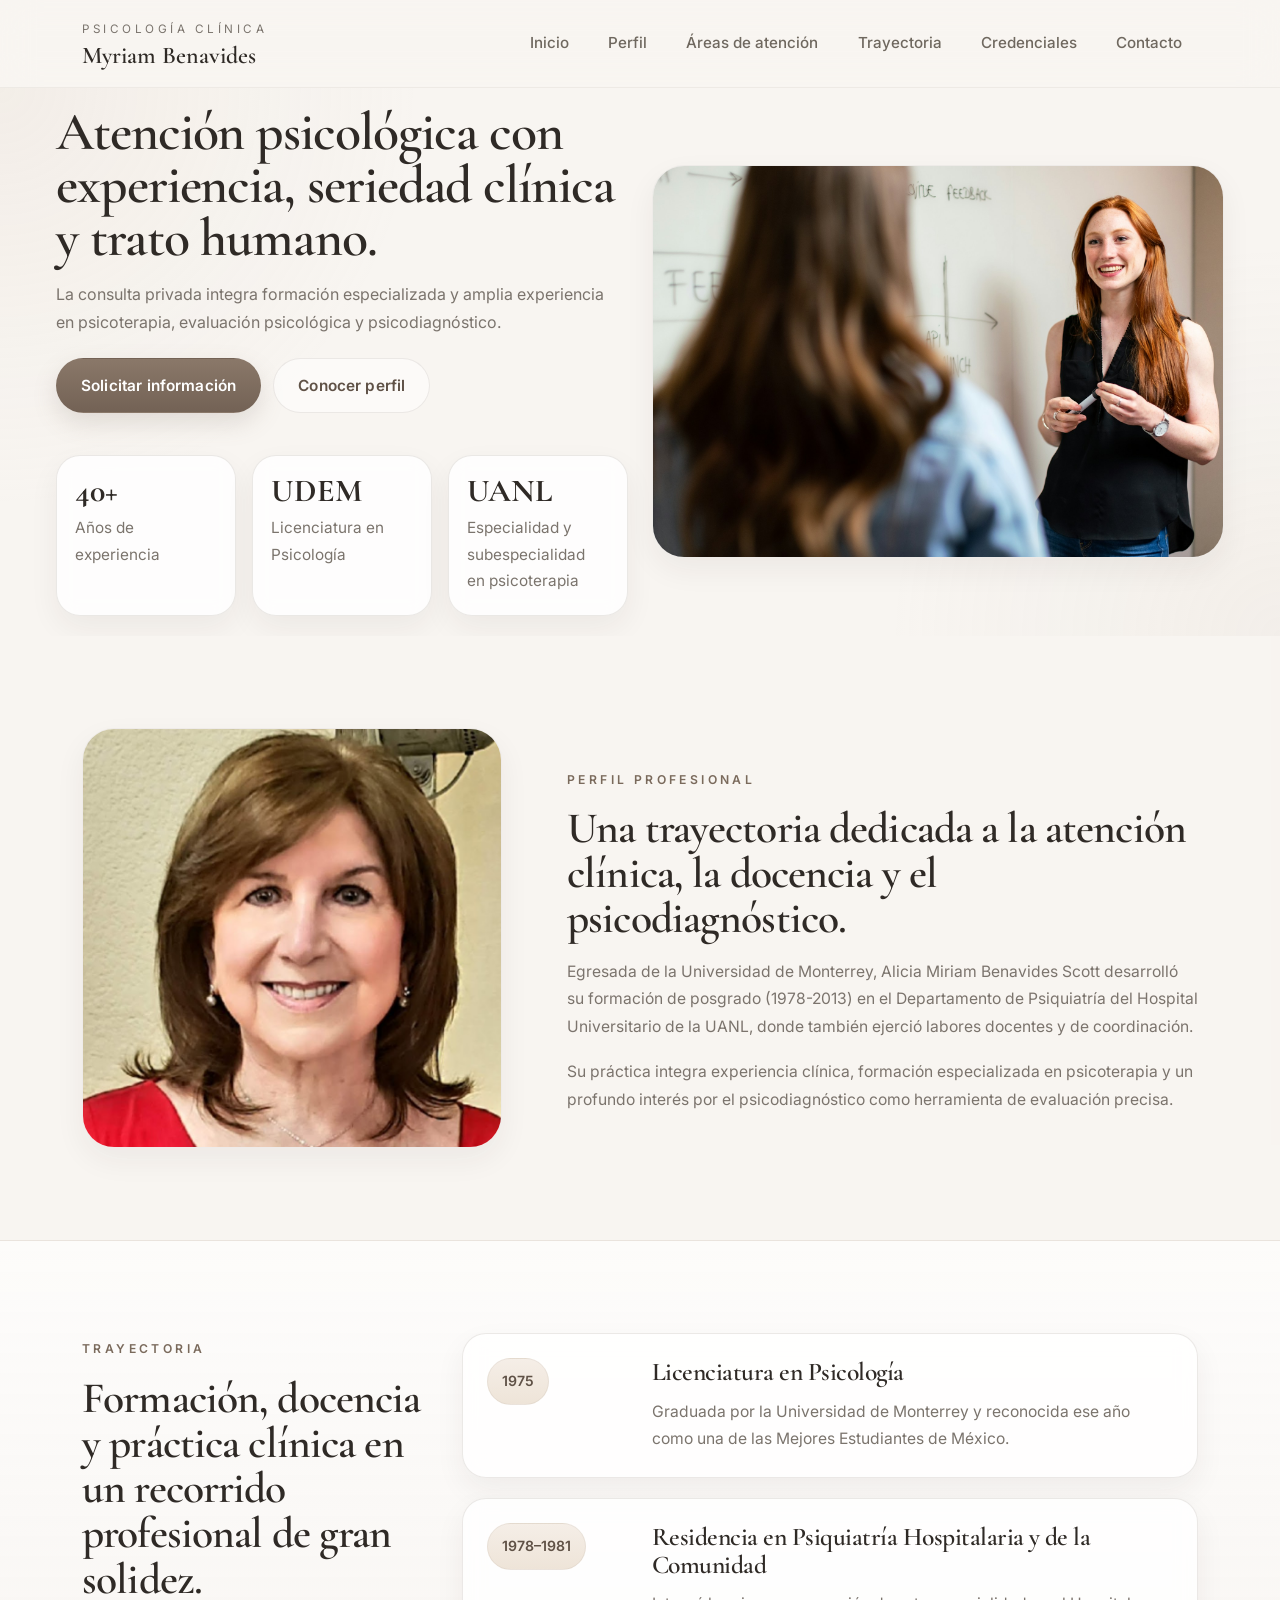
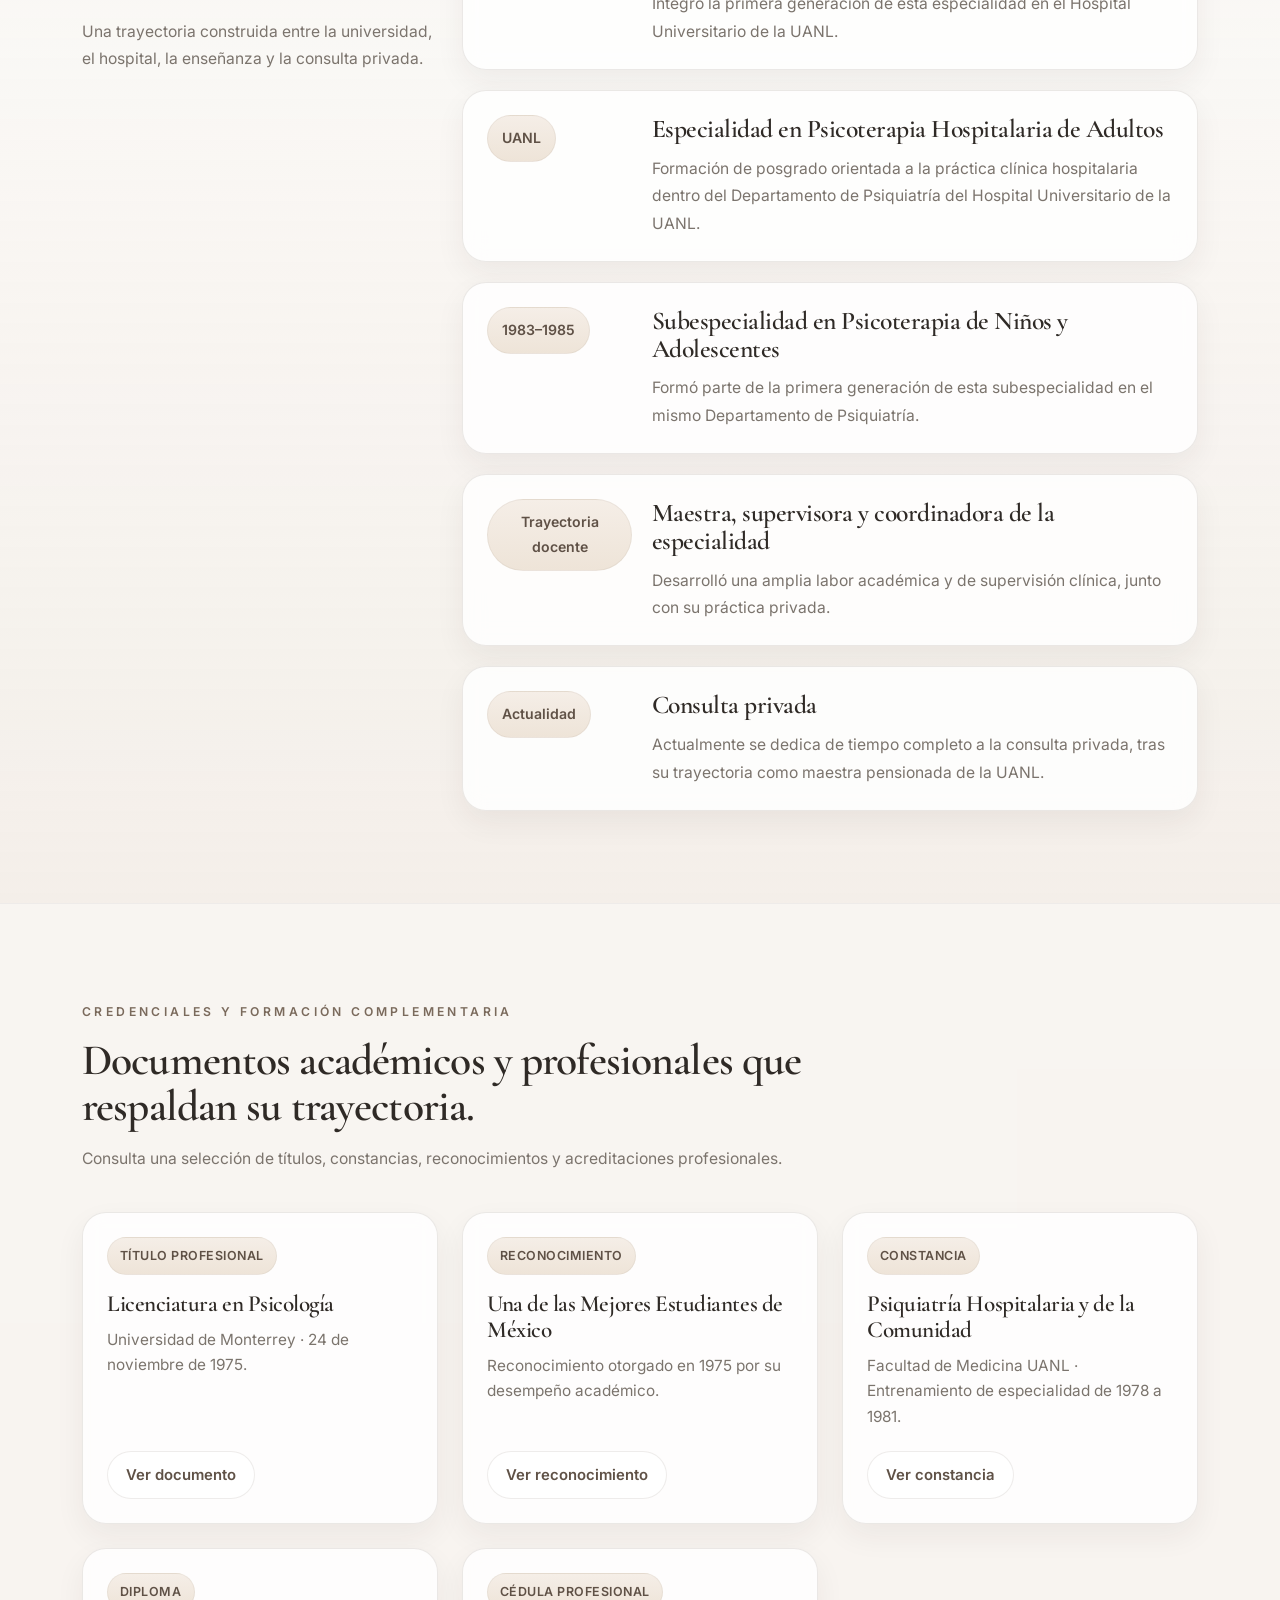
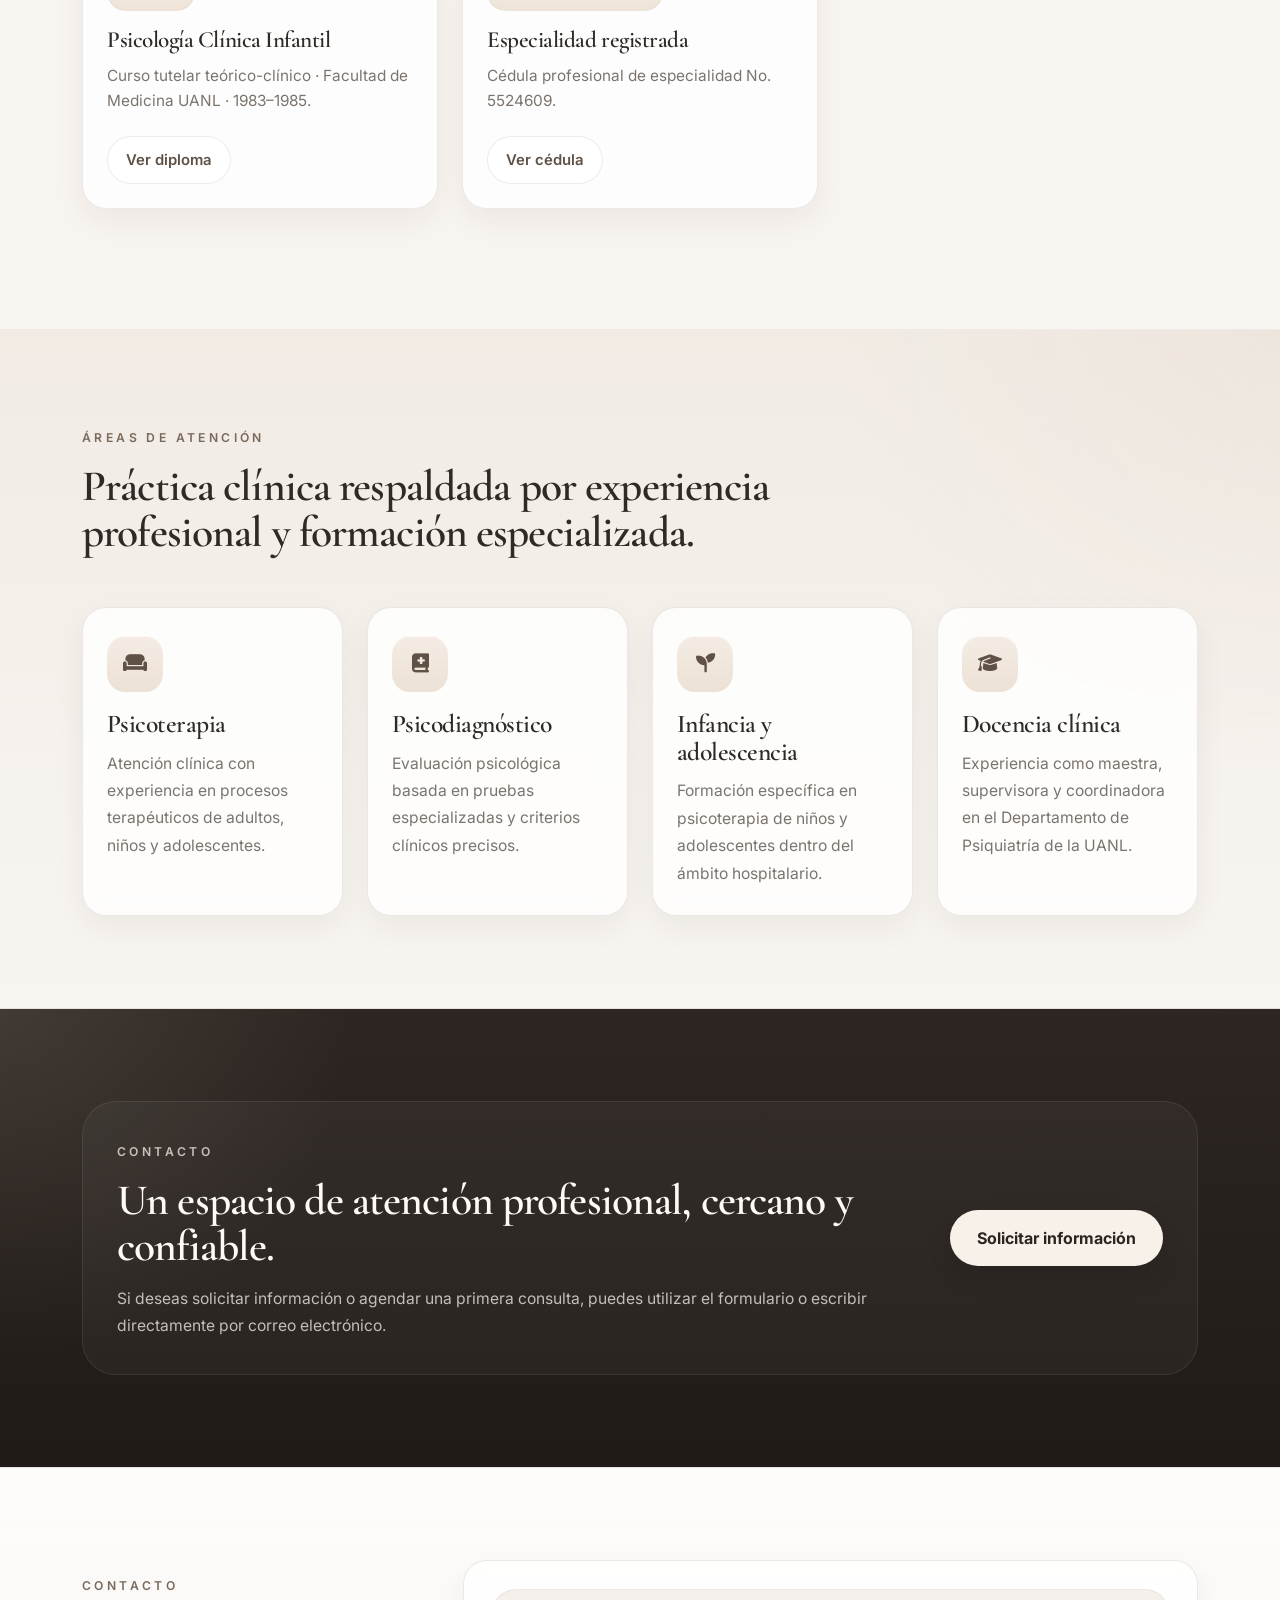
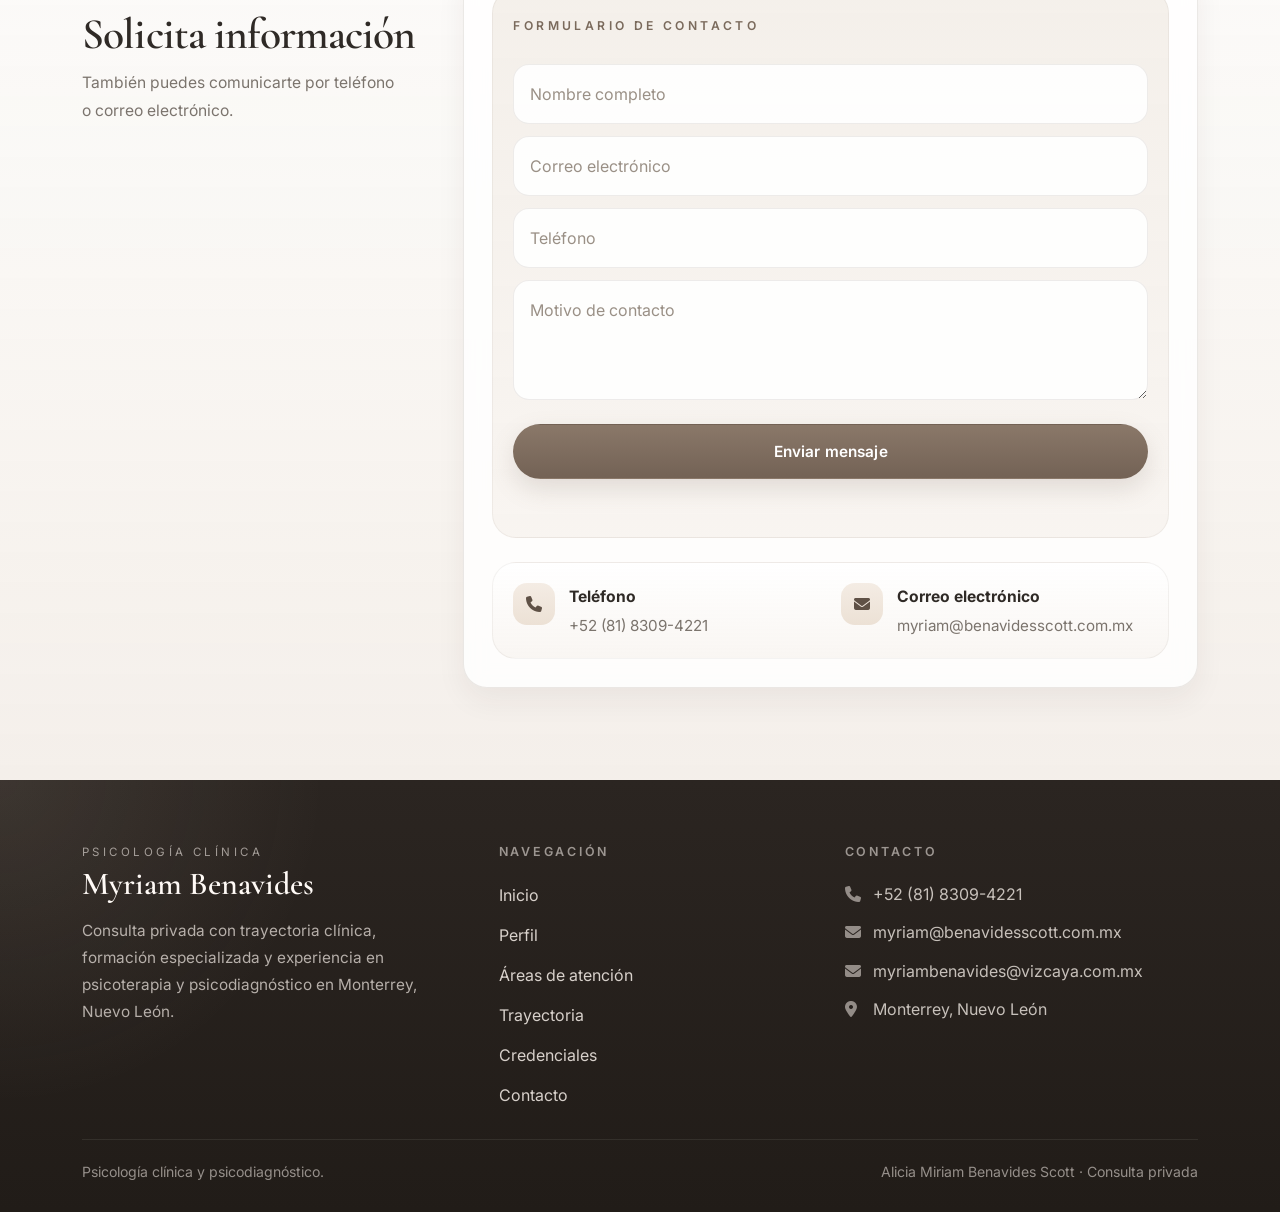
==== commit 8820ea14: "Ajuste de estilos" ====
--- a/index.html
+++ b/index.html
@@ -52,7 +52,7 @@
 
     <main>
         <!-- Hero -->
-        <section class="hero-section" id="inicio">
+        <section class="hero-section section-hero" id="inicio">
             <div class="container">
                 <div class="row align-items-center hero-row g-4 hero-full">
                     <div class="col-lg-6">
@@ -78,12 +78,14 @@
                                         <p>Años de experiencia</p>
                                     </article>
                                 </div>
+
                                 <div class="col-md-4 col-sm-6">
                                     <article class="card custom-card stat-card h-100">
                                         <strong>UDEM</strong>
                                         <p>Licenciatura en Psicología</p>
                                     </article>
                                 </div>
+
                                 <div class="col-md-4 col-sm-12">
                                     <article class="card custom-card stat-card stat-card-academic h-100">
                                         <strong>UANL</strong>
@@ -104,7 +106,7 @@
         </section>
 
         <!-- Semblanza -->
-        <section class="section-padding" id="perfil">
+        <section class="section-padding section-plain" id="perfil">
             <div class="container">
                 <div class="row g-4 align-items-center">
                     <div class="col-lg-5">
@@ -246,7 +248,7 @@
         </section>
 
         <!-- Credenciales -->
-        <section class="section-padding" id="credenciales">
+        <section class="section-padding section-plain" id="credenciales">
             <div class="container">
                 <div class="section-heading reveal diploma-heading">
                     <span class="eyebrow">Credenciales y formación complementaria</span>
@@ -331,7 +333,7 @@
         </section>
 
         <!-- Especialidades -->
-        <section class="section-padding" id="areas">
+        <section class="section-padding section-soft" id="areas">
             <div class="container">
                 <div class="section-heading reveal">
                     <span class="eyebrow">Áreas de atención</span>
@@ -406,7 +408,7 @@
         </section>
 
         <!-- Contacto -->
-        <section class="section-padding" id="contacto">
+        <section class="section-padding section-contact" id="contacto">
             <div class="container">
                 <div class="row g-4 align-items-start contact-layout">
                     <div class="col-lg-4">
--- a/style.css
+++ b/style.css
@@ -1,6 +1,9 @@
 :root {
   --bg: #f8f5f1;
+  --bg-soft: #f3eee8;
+  --bg-warm: #f1ebe4;
   --surface: rgba(255, 255, 255, 0.82);
+  --surface-solid: #fffaf6;
   --surface-soft: #f3eee8;
   --text: #2f2a26;
   --muted: #7b746d;
@@ -9,6 +12,8 @@
   --accent-dark: #5f5146;
   --dark: #1f1a17;
 
+  --cta-accent: #8a7869;
+
   --shadow-xs: 0 6px 18px rgba(56, 40, 28, 0.04);
   --shadow-sm: 0 12px 30px rgba(56, 40, 28, 0.06);
   --shadow-md: 0 18px 50px rgba(56, 40, 28, 0.08);
@@ -16,11 +21,12 @@
   --radius-lg: 24px;
   --radius-md: 18px;
 
-  --hero-header-height: 82px;
+  --header-height: 82px;
   --hero-container-max: 1240px;
   --container-pad: 2rem;
 }
 
+/* Base */
 * {
   box-sizing: border-box;
 }
@@ -32,10 +38,7 @@
 body {
   margin: 0;
   font-family: "Inter", system-ui, -apple-system, BlinkMacSystemFont, "Segoe UI", sans-serif;
-  background:
-    radial-gradient(circle at top left, rgba(216, 200, 184, 0.12), transparent 28%),
-    radial-gradient(circle at bottom right, rgba(203, 191, 179, 0.12), transparent 26%),
-    var(--bg);
+  background: var(--bg);
   color: var(--text);
   line-height: 1.75;
   -webkit-font-smoothing: antialiased;
@@ -76,32 +79,59 @@
 }
 
 h1 {
+  margin-bottom: 24px;
   font-size: clamp(3rem, 6vw, 5.4rem);
   line-height: 0.98;
-  margin-bottom: 24px;
 }
 
 h2 {
+  margin-bottom: 20px;
   font-size: clamp(2.3rem, 4vw, 3.5rem);
   line-height: 1.02;
-  margin-bottom: 20px;
 }
 
 h3 {
+  margin-bottom: 12px;
   font-size: 1.8rem;
   line-height: 1.08;
-  margin-bottom: 12px;
-}
-
+}
+
+/* Sections */
 .section-padding {
+  position: relative;
   padding: 110px 0;
+}
+
+.section-hero {
+  background:
+    radial-gradient(circle at top left, rgba(216, 200, 184, 0.16), transparent 30%),
+    radial-gradient(circle at bottom right, rgba(203, 191, 179, 0.12), transparent 28%),
+    var(--bg);
+}
+
+.section-plain {
+  background: rgba(248, 245, 241, 0.74);
 }
 
 .section-surface {
   background:
-    linear-gradient(180deg, rgba(255, 255, 255, 0.58), rgba(243, 238, 232, 0.88));
-  border-top: 1px solid rgba(255, 255, 255, 0.55);
+    linear-gradient(180deg, rgba(255, 255, 255, 0.66), rgba(243, 238, 232, 0.9));
+  border-top: 1px solid rgba(116, 101, 88, 0.08);
   border-bottom: 1px solid rgba(116, 101, 88, 0.1);
+}
+
+.section-soft {
+  background:
+    radial-gradient(circle at top right, rgba(216, 200, 184, 0.16), transparent 30%),
+    linear-gradient(180deg, var(--bg-warm) 0%, var(--bg) 100%);
+  border-top: 1px solid rgba(116, 101, 88, 0.08);
+  border-bottom: 1px solid rgba(116, 101, 88, 0.08);
+}
+
+.section-contact {
+  background:
+    linear-gradient(180deg, rgba(255, 255, 255, 0.7), rgba(243, 238, 232, 0.82));
+  border-top: 1px solid rgba(116, 101, 88, 0.08);
 }
 
 .section-heading {
@@ -112,22 +142,22 @@
 .eyebrow {
   display: inline-block;
   margin-bottom: 16px;
+  color: var(--accent);
   font-size: 0.76rem;
+  font-weight: 600;
   letter-spacing: 0.28em;
   text-transform: uppercase;
-  color: var(--accent);
-  font-weight: 600;
 }
 
 /* Header */
 .site-header {
-  backdrop-filter: blur(18px);
   background: rgba(248, 245, 241, 0.72);
   border-bottom: 1px solid rgba(116, 101, 88, 0.08);
+  backdrop-filter: blur(18px);
 }
 
 .navbar {
-  min-height: var(--hero-header-height);
+  min-height: var(--header-height);
   padding: 0.9rem 0;
 }
 
@@ -139,16 +169,16 @@
 
 .brand small {
   margin-bottom: 0;
+  color: var(--muted);
   font-size: 0.73rem;
   letter-spacing: 0.3em;
   text-transform: uppercase;
-  color: var(--muted);
 }
 
 .brand strong {
+  color: var(--text);
   font-family: "Cormorant Garamond", "Georgia", serif;
   font-size: 1.5rem;
-  color: var(--text);
   font-weight: 600;
   line-height: 1;
 }
@@ -158,6 +188,7 @@
 }
 
 .nav-links .nav-link {
+  position: relative;
   padding: 0.7rem 1rem !important;
   border-radius: 999px;
   color: #6f685f;
@@ -166,10 +197,29 @@
   transition: color 0.25s ease, background 0.25s ease;
 }
 
+.nav-links .nav-link::after {
+  content: "";
+  position: absolute;
+  left: 1rem;
+  right: 1rem;
+  bottom: 0.45rem;
+  height: 2px;
+  border-radius: 999px;
+  background: var(--cta-accent);
+  transform: scaleX(0);
+  transform-origin: left;
+  transition: transform 0.28s ease;
+}
+
 .nav-links .nav-link:hover,
 .nav-links .nav-link:focus {
   color: var(--accent-dark);
-  background: rgba(255, 255, 255, 0.6);
+  background: transparent;
+}
+
+.nav-links .nav-link:hover::after,
+.nav-links .nav-link:focus::after {
+  transform: scaleX(1);
 }
 
 .custom-toggler {
@@ -193,50 +243,40 @@
   font-size: 1rem;
 }
 
-/* Shared layout / cards */
-.hero-section .container {
-  max-width: var(--hero-container-max);
-  padding-left: var(--container-pad);
-  padding-right: var(--container-pad);
-}
-
+/* Shared cards */
 .custom-card {
   background: var(--surface);
-  backdrop-filter: blur(10px);
   border: 1px solid var(--line);
   border-radius: var(--radius-lg);
   box-shadow: var(--shadow-sm);
+  backdrop-filter: blur(10px);
 }
 
 .feature-card,
 .timeline-item,
 .contact-card,
-.diploma-card,
-.diploma-archive-card {
+.diploma-card {
   transition: transform 0.28s ease, box-shadow 0.28s ease, border-color 0.28s ease;
 }
 
 .feature-card:hover,
 .timeline-item:hover,
 .contact-card:hover,
-.diploma-card:hover,
-.diploma-archive-card:hover {
+.diploma-card:hover {
   transform: translateY(-4px);
+  border-color: rgba(122, 106, 92, 0.18);
   box-shadow: var(--shadow-md);
-  border-color: rgba(122, 106, 92, 0.18);
 }
 
 /* Buttons */
-.custom-btn {
+.custom-btn,
+.cta-btn,
+.diploma-link {
   display: inline-flex;
   align-items: center;
   justify-content: center;
-  padding: 15px 24px;
-  border: 1px solid transparent;
   border-radius: 999px;
   font-weight: 600;
-  font-size: 0.96rem;
-  letter-spacing: 0.01em;
   transition:
     transform 0.22s ease,
     background 0.22s ease,
@@ -245,31 +285,40 @@
     box-shadow 0.22s ease;
 }
 
-.custom-btn:hover {
+.custom-btn {
+  padding: 15px 24px;
+  border: 1px solid transparent;
+  font-size: 0.96rem;
+  letter-spacing: 0.01em;
+}
+
+.custom-btn:hover,
+.cta-btn:hover,
+.diploma-link:hover {
   transform: translateY(-1px);
 }
 
 .btn-primary-custom {
+  color: #fff;
   background: linear-gradient(180deg, #8a7869 0%, #736255 100%);
+  box-shadow: 0 10px 24px rgba(122, 106, 92, 0.18);
+}
+
+.btn-primary-custom:hover {
   color: #fff;
-  box-shadow: 0 10px 24px rgba(122, 106, 92, 0.18);
-}
-
-.btn-primary-custom:hover {
   background: linear-gradient(180deg, #7f6e60 0%, #66564b 100%);
-  color: #fff;
   box-shadow: 0 14px 28px rgba(122, 106, 92, 0.22);
 }
 
 .btn-secondary-custom {
+  color: var(--accent-dark);
   background: rgba(255, 255, 255, 0.5);
+  border-color: rgba(116, 101, 88, 0.12);
+}
+
+.btn-secondary-custom:hover {
   color: var(--accent-dark);
-  border-color: rgba(116, 101, 88, 0.12);
-}
-
-.btn-secondary-custom:hover {
   background: rgba(255, 255, 255, 0.86);
-  color: var(--accent-dark);
   border-color: rgba(116, 101, 88, 0.18);
 }
 
@@ -277,6 +326,12 @@
 .hero-section {
   position: relative;
   overflow: hidden;
+}
+
+.hero-section .container {
+  max-width: var(--hero-container-max);
+  padding-left: var(--container-pad);
+  padding-right: var(--container-pad);
 }
 
 .hero-full,
@@ -321,10 +376,10 @@
 .stat-card strong {
   display: block;
   margin-bottom: 8px;
+  color: var(--text);
   font-family: "Cormorant Garamond", "Georgia", serif;
   font-size: 2.3rem;
   line-height: 0.95;
-  color: var(--text);
 }
 
 .stat-card p {
@@ -339,8 +394,8 @@
 .hero-image-wrap,
 .profile-photo-block {
   position: relative;
+  width: 100%;
   overflow: hidden;
-  width: 100%;
   border: 1px solid rgba(116, 101, 88, 0.1);
   background: rgba(255, 255, 255, 0.55);
   box-shadow: var(--shadow-sm);
@@ -351,10 +406,14 @@
   aspect-ratio: 5 / 4;
 }
 
-.hero-image {
+.hero-image,
+.profile-photo {
   width: 100%;
   height: 100%;
   object-fit: cover;
+}
+
+.hero-image {
   object-position: center center;
 }
 
@@ -371,14 +430,110 @@
 }
 
 .profile-photo {
-  width: 100%;
-  height: 100%;
-  object-fit: cover;
   object-position: center top;
 }
 
 #perfil .reveal p + p {
   margin-top: 18px;
+}
+
+/* Timeline */
+.timeline-list {
+  display: grid;
+  gap: 20px;
+}
+
+.timeline-item {
+  padding: 28px;
+}
+
+.timeline-row {
+  display: grid;
+  grid-template-columns: 170px 1fr;
+  gap: 24px;
+  align-items: start;
+}
+
+.timeline-year-wrap {
+  display: flex;
+}
+
+.timeline-year,
+.diploma-tag {
+  display: inline-flex;
+  align-items: center;
+  justify-content: center;
+  border: 1px solid rgba(116, 101, 88, 0.08);
+  border-radius: 999px;
+  color: var(--accent-dark);
+  font-weight: 600;
+  background: linear-gradient(180deg, #f5eee7 0%, #eee4d8 100%);
+}
+
+.timeline-year {
+  padding: 11px 16px;
+  font-size: 0.92rem;
+  text-align: center;
+}
+
+/* Credenciales */
+.diploma-heading {
+  margin-bottom: 40px;
+}
+
+.diploma-grid {
+  margin-bottom: 28px;
+}
+
+.diploma-card {
+  min-height: 100%;
+  display: flex;
+  flex-direction: column;
+  justify-content: space-between;
+  padding: 26px 24px;
+}
+
+.diploma-card-body {
+  flex: 1;
+  display: flex;
+  flex-direction: column;
+  gap: 10px;
+}
+
+.diploma-card h3 {
+  margin-bottom: 0;
+  font-size: 1.45rem;
+  line-height: 1.12;
+}
+
+.diploma-card p {
+  color: var(--muted);
+  font-size: 0.96rem;
+  line-height: 1.65;
+}
+
+.diploma-tag {
+  width: fit-content;
+  margin-bottom: 6px;
+  padding: 7px 12px;
+  font-size: 0.78rem;
+  letter-spacing: 0.04em;
+  text-transform: uppercase;
+}
+
+.diploma-link {
+  align-self: flex-start;
+  margin-top: 22px;
+  padding: 12px 18px;
+  border: 1px solid rgba(116, 101, 88, 0.12);
+  color: var(--accent-dark);
+  background: rgba(255, 255, 255, 0.72);
+  font-size: 0.93rem;
+}
+
+.diploma-link:hover {
+  border-color: rgba(116, 101, 88, 0.18);
+  background: rgba(255, 255, 255, 0.95);
 }
 
 /* Áreas */
@@ -403,134 +558,12 @@
   box-shadow: inset 0 1px 0 rgba(255, 255, 255, 0.6);
 }
 
-/* Timeline */
-.timeline-list {
-  display: grid;
-  gap: 20px;
-}
-
-.timeline-item {
-  padding: 28px;
-}
-
-.timeline-row {
-  display: grid;
-  grid-template-columns: 170px 1fr;
-  gap: 24px;
-  align-items: start;
-}
-
-.timeline-year-wrap {
-  display: flex;
-}
-
-.timeline-year,
-.diploma-tag {
-  display: inline-flex;
-  align-items: center;
-  justify-content: center;
-  border-radius: 999px;
-  color: var(--accent-dark);
-  font-weight: 600;
-  border: 1px solid rgba(116, 101, 88, 0.08);
-  background: linear-gradient(180deg, #f5eee7 0%, #eee4d8 100%);
-}
-
-.timeline-year {
-  padding: 11px 16px;
-  text-align: center;
-  font-size: 0.92rem;
-}
-
-/* Credenciales */
-.diploma-heading {
-  margin-bottom: 40px;
-}
-
-.diploma-grid {
-  margin-bottom: 28px;
-}
-
-.diploma-card {
-  min-height: 100%;
-  padding: 26px 24px;
-  display: flex;
-  flex-direction: column;
-  justify-content: space-between;
-}
-
-.diploma-card-body {
-  display: flex;
-  flex-direction: column;
-  gap: 10px;
-  flex: 1;
-}
-
-.diploma-card h3 {
-  margin-bottom: 0;
-  font-size: 1.45rem;
-  line-height: 1.12;
-}
-
-.diploma-card p {
-  color: var(--muted);
-  font-size: 0.96rem;
-  line-height: 1.65;
-}
-
-.diploma-tag {
-  width: fit-content;
-  margin-bottom: 6px;
-  padding: 7px 12px;
-  font-size: 0.78rem;
-  letter-spacing: 0.04em;
-  text-transform: uppercase;
-}
-
-.diploma-link {
-  display: inline-flex;
-  align-items: center;
-  justify-content: center;
-  align-self: flex-start;
-  margin-top: 22px;
-  padding: 12px 18px;
-  border-radius: 999px;
-  border: 1px solid rgba(116, 101, 88, 0.12);
-  background: rgba(255, 255, 255, 0.72);
-  color: var(--accent-dark);
-  font-weight: 600;
-  font-size: 0.93rem;
-  transition: transform 0.22s ease, background 0.22s ease, border-color 0.22s ease;
-}
-
-.diploma-link:hover {
-  transform: translateY(-1px);
-  background: rgba(255, 255, 255, 0.95);
-  border-color: rgba(116, 101, 88, 0.18);
-}
-
-.diploma-archive {
-  margin-top: 6px;
-}
-
-.diploma-archive-card {
-  padding: 28px;
-  display: grid;
-  grid-template-columns: 1fr auto;
-  gap: 20px;
-  align-items: center;
-}
-
-.diploma-archive-card h3 {
-  margin-bottom: 8px;
-}
-
 /* CTA */
 .cta-section {
+  color: #fff;
   background:
     radial-gradient(circle at top left, rgba(216, 200, 184, 0.12), transparent 26%),
     linear-gradient(180deg, #2d2622 0%, #201b18 100%);
-  color: #fff;
 }
 
 .cta-section .eyebrow,
@@ -548,24 +581,23 @@
   gap: 28px;
   align-items: center;
   padding: 42px;
+  border: 1px solid rgba(255, 255, 255, 0.08);
   border-radius: 34px;
   background: rgba(255, 255, 255, 0.04);
-  border: 1px solid rgba(255, 255, 255, 0.08);
   box-shadow: none;
 }
 
 .cta-btn {
   padding: 15px 26px;
-  border-radius: 999px;
+  color: #2b241f;
   background: #f7f1ea;
-  color: #2b241f;
   font-weight: 700;
   box-shadow: 0 10px 24px rgba(0, 0, 0, 0.12);
 }
 
 .cta-btn:hover {
+  color: #2b241f;
   background: #fff;
-  color: #2b241f;
 }
 
 /* Contacto */
@@ -588,13 +620,6 @@
 
 .contact-card {
   padding: 32px;
-}
-
-.contact-symbol {
-  width: 42px;
-  height: 42px;
-  flex-shrink: 0;
-  border-radius: 14px;
 }
 
 .mock-form,
@@ -614,10 +639,10 @@
   padding: 15px 16px;
   border: 1px solid rgba(116, 101, 88, 0.12);
   border-radius: 16px;
+  outline: none;
+  color: var(--text);
   background: rgba(255, 255, 255, 0.9);
-  color: var(--text);
   font: inherit;
-  outline: none;
   transition: border-color 0.2s ease, box-shadow 0.2s ease, background 0.2s ease;
 }
 
@@ -627,8 +652,8 @@
 
 .form-field:focus {
   border-color: rgba(122, 106, 92, 0.32);
+  background: #fff;
   box-shadow: 0 0 0 4px rgba(216, 200, 184, 0.2);
-  background: #fff;
 }
 
 textarea.form-field {
@@ -654,16 +679,18 @@
   gap: 18px 20px;
 }
 
-.contact-info-grid-compact {
-  grid-template-columns: repeat(2, minmax(0, 1fr));
-}
-
 .contact-item {
+  min-height: 100%;
   display: flex;
   align-items: flex-start;
   gap: 14px;
-  min-height: 100%;
-  margin-bottom: 0;
+}
+
+.contact-symbol {
+  width: 42px;
+  height: 42px;
+  flex-shrink: 0;
+  border-radius: 14px;
 }
 
 .contact-item strong {
@@ -680,12 +707,12 @@
 
 /* Footer */
 .site-footer {
-  margin-top: 24px;
+  margin-top: 0;
   padding: 0;
+  color: rgba(255, 248, 242, 0.82);
   background:
     radial-gradient(circle at top left, rgba(216, 200, 184, 0.1), transparent 24%),
     linear-gradient(180deg, #2b2521 0%, #211c18 100%);
-  color: rgba(255, 248, 242, 0.82);
 }
 
 .footer-main {
@@ -707,24 +734,24 @@
 }
 
 .footer-brand small {
+  color: rgba(255, 248, 242, 0.56);
   font-size: 0.72rem;
   letter-spacing: 0.3em;
   text-transform: uppercase;
-  color: rgba(255, 248, 242, 0.56);
 }
 
 .footer-brand strong {
+  color: #fffaf6;
   font-family: "Cormorant Garamond", "Georgia", serif;
   font-size: 2rem;
+  font-weight: 600;
   line-height: 1;
-  color: #fffaf6;
-  font-weight: 600;
 }
 
 .footer-description {
+  color: rgba(255, 248, 242, 0.66);
   font-size: 0.96rem;
   line-height: 1.75;
-  color: rgba(255, 248, 242, 0.66);
 }
 
 .footer-column {
@@ -734,18 +761,18 @@
 .footer-title {
   display: inline-block;
   margin-bottom: 18px;
+  color: rgba(255, 248, 242, 0.54);
   font-size: 0.78rem;
+  font-weight: 600;
   letter-spacing: 0.22em;
   text-transform: uppercase;
-  color: rgba(255, 248, 242, 0.54);
-  font-weight: 600;
 }
 
 .footer-links,
 .footer-contact-list {
-  list-style: none;
   margin: 0;
   padding: 0;
+  list-style: none;
 }
 
 .footer-links li + li,
@@ -754,12 +781,32 @@
 }
 
 .footer-links a {
+  position: relative;
+  display: inline-block;
   color: rgba(255, 248, 242, 0.82);
-  transition: color 0.22s ease, transform 0.22s ease;
+  transition: color 0.22s ease;
+}
+
+.footer-links a::after {
+  content: "";
+  position: absolute;
+  left: 0;
+  bottom: -4px;
+  width: 100%;
+  height: 2px;
+  border-radius: 999px;
+  background: var(--cta-accent);
+  transform: scaleX(0);
+  transform-origin: left;
+  transition: transform 0.28s ease;
 }
 
 .footer-links a:hover {
   color: #fff;
+}
+
+.footer-links a:hover::after {
+  transform: scaleX(1);
 }
 
 .footer-contact-list li {
@@ -783,12 +830,6 @@
   overflow-wrap: anywhere;
   word-break: break-word;
   line-height: 1.65;
-}
-
-.footer-note {
-  font-size: 0.9rem;
-  line-height: 1.7;
-  color: rgba(255, 248, 242, 0.56);
 }
 
 .footer-bottom {
@@ -801,7 +842,7 @@
   font-size: 0.88rem;
 }
 
-/* Animación */
+/* Animation */
 .reveal {
   opacity: 0;
   transform: translateY(26px);
@@ -816,7 +857,7 @@
 /* Desktop amplio */
 @media (min-width: 1400px) {
   .hero-full {
-    min-height: calc(100svh - var(--hero-header-height));
+    min-height: calc(100svh - var(--header-height));
     display: flex;
     align-items: center;
   }
@@ -824,12 +865,11 @@
   .hero-row {
     width: 100%;
     padding: 18px 0 20px;
-    align-items: center;
   }
 
   h1 {
+    margin-bottom: 16px;
     font-size: clamp(2.9rem, 4.3vw, 4.6rem);
-    margin-bottom: 16px;
   }
 
   .hero-description {
@@ -839,8 +879,8 @@
   }
 
   .actions {
+    gap: 12px;
     margin: 22px 0;
-    gap: 12px;
   }
 
   .stats-row {
@@ -877,14 +917,14 @@
   }
 
   h1 {
+    margin-bottom: 16px;
     font-size: clamp(2.5rem, 4.2vw, 4rem);
+  }
+
+  h2 {
     margin-bottom: 16px;
-  }
-
-  h2 {
     font-size: clamp(2.1rem, 3.4vw, 3rem);
     line-height: 1.04;
-    margin-bottom: 16px;
   }
 
   h3 {
@@ -902,8 +942,8 @@
   }
 
   .actions {
+    gap: 12px;
     margin: 22px 0;
-    gap: 12px;
   }
 
   .stats-row {
@@ -937,11 +977,12 @@
   .feature-icon {
     width: 56px;
     height: 56px;
+    margin-bottom: 18px;
     font-size: 1.2rem;
-    margin-bottom: 18px;
-  }
-
-  .timeline-item {
+  }
+
+  .timeline-item,
+  .diploma-card {
     padding: 24px;
   }
 
@@ -998,9 +1039,9 @@
   }
 
   h1 {
+    margin-bottom: 14px;
     font-size: clamp(2.25rem, 3.8vw, 3.45rem);
     line-height: 1;
-    margin-bottom: 14px;
   }
 
   h2 {
@@ -1014,8 +1055,8 @@
   }
 
   .actions {
+    gap: 10px;
     margin: 18px 0;
-    gap: 10px;
   }
 
   .custom-btn,
@@ -1051,10 +1092,6 @@
     padding: 26px;
   }
 
-  .diploma-archive-card {
-    padding: 24px;
-  }
-
   .contact-intro {
     max-width: 100%;
     padding-top: 0;
@@ -1095,9 +1132,9 @@
   .navbar-collapse {
     margin-top: 14px;
     padding: 16px;
-    background: rgba(255, 255, 255, 0.9);
     border: 1px solid rgba(116, 101, 88, 0.1);
     border-radius: 22px;
+    background: rgba(255, 255, 255, 0.9);
     box-shadow: var(--shadow-sm);
   }
 
@@ -1111,29 +1148,29 @@
   }
 
   h1 {
+    margin-bottom: 18px;
     font-size: clamp(2.4rem, 7vw, 3.6rem);
     line-height: 1.02;
-    margin-bottom: 18px;
   }
 
   h2 {
+    margin-bottom: 14px;
     font-size: clamp(1.95rem, 5vw, 2.7rem);
     line-height: 1.08;
-    margin-bottom: 14px;
   }
 
   h3 {
+    margin-bottom: 10px;
     font-size: 1.45rem;
-    margin-bottom: 10px;
-  }
-
-  p {
+  }
+
+  p,
+  .hero-description {
     font-size: 0.98rem;
   }
 
   .hero-description {
     max-width: 100%;
-    font-size: 1rem;
     line-height: 1.75;
   }
 
@@ -1179,16 +1216,12 @@
   .feature-icon {
     width: 54px;
     height: 54px;
+    margin-bottom: 16px;
     font-size: 1.15rem;
-    margin-bottom: 16px;
   }
 
   .timeline-list {
     gap: 14px;
-  }
-
-  .timeline-item {
-    padding: 22px;
   }
 
   .timeline-year {
@@ -1196,7 +1229,6 @@
     font-size: 0.84rem;
   }
 
-  .diploma-archive-card,
   .cta-wrap {
     grid-template-columns: 1fr;
     gap: 18px;
@@ -1213,23 +1245,13 @@
     --bs-gutter-x: 1.5rem;
   }
 
-  .contact-intro {
-    max-width: 100%;
-    padding-top: 0;
-  }
-
-  .contact-intro p {
-    max-width: 100%;
-  }
-
   .mock-form,
   .contact-info-block {
     padding: 20px;
     border-radius: 18px;
   }
 
-  .contact-info-grid,
-  .contact-info-grid-compact {
+  .contact-info-grid {
     grid-template-columns: 1fr;
     gap: 16px;
   }
@@ -1279,8 +1301,7 @@
   }
 
   .actions .custom-btn,
-  .diploma-link,
-  .diploma-archive-card .custom-btn {
+  .diploma-link {
     width: 100%;
   }
 
@@ -1415,7 +1436,6 @@
     font-size: 1.25rem;
   }
 
-  .diploma-archive-card,
   .cta-wrap {
     padding: 22px 18px;
     border-radius: 20px;
@@ -1450,7 +1470,6 @@
   }
 
   .footer-description,
-  .footer-note,
   .footer-contact-list li,
   .footer-links a,
   .footer-contact-text {
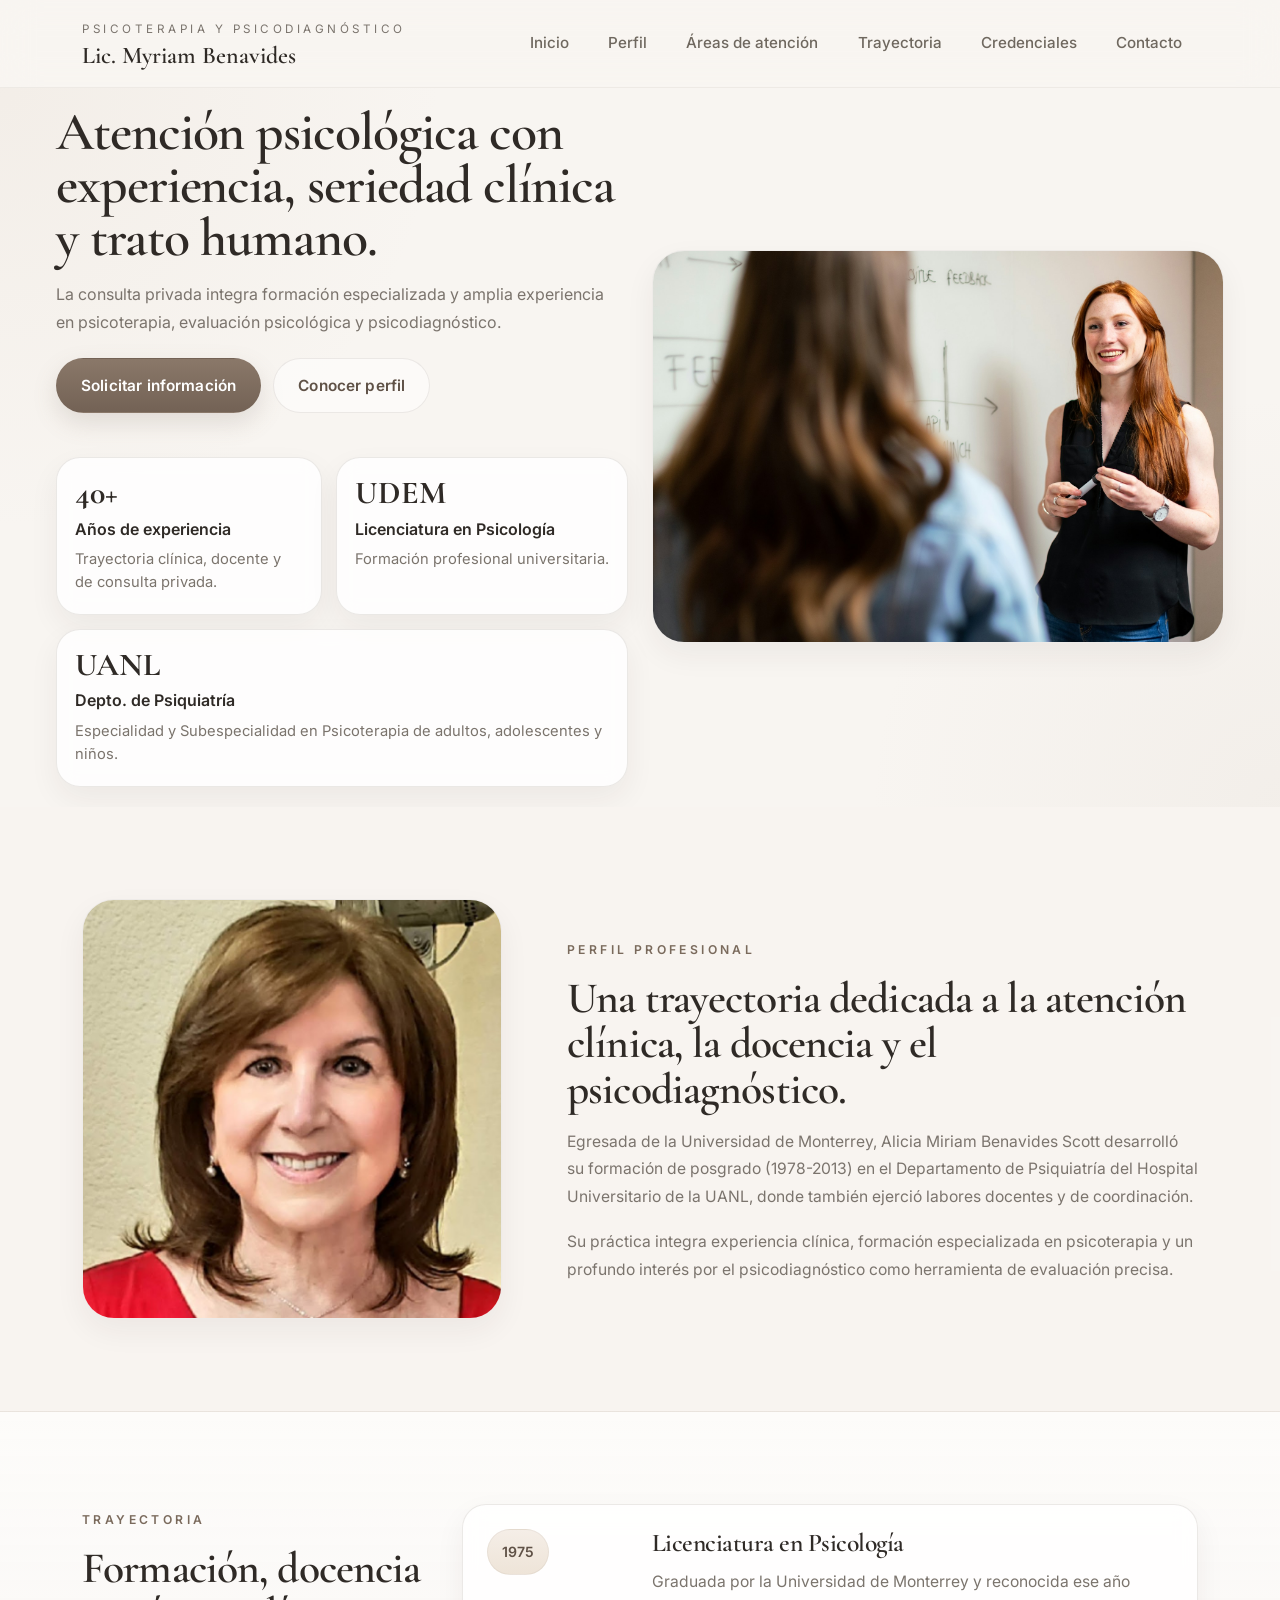
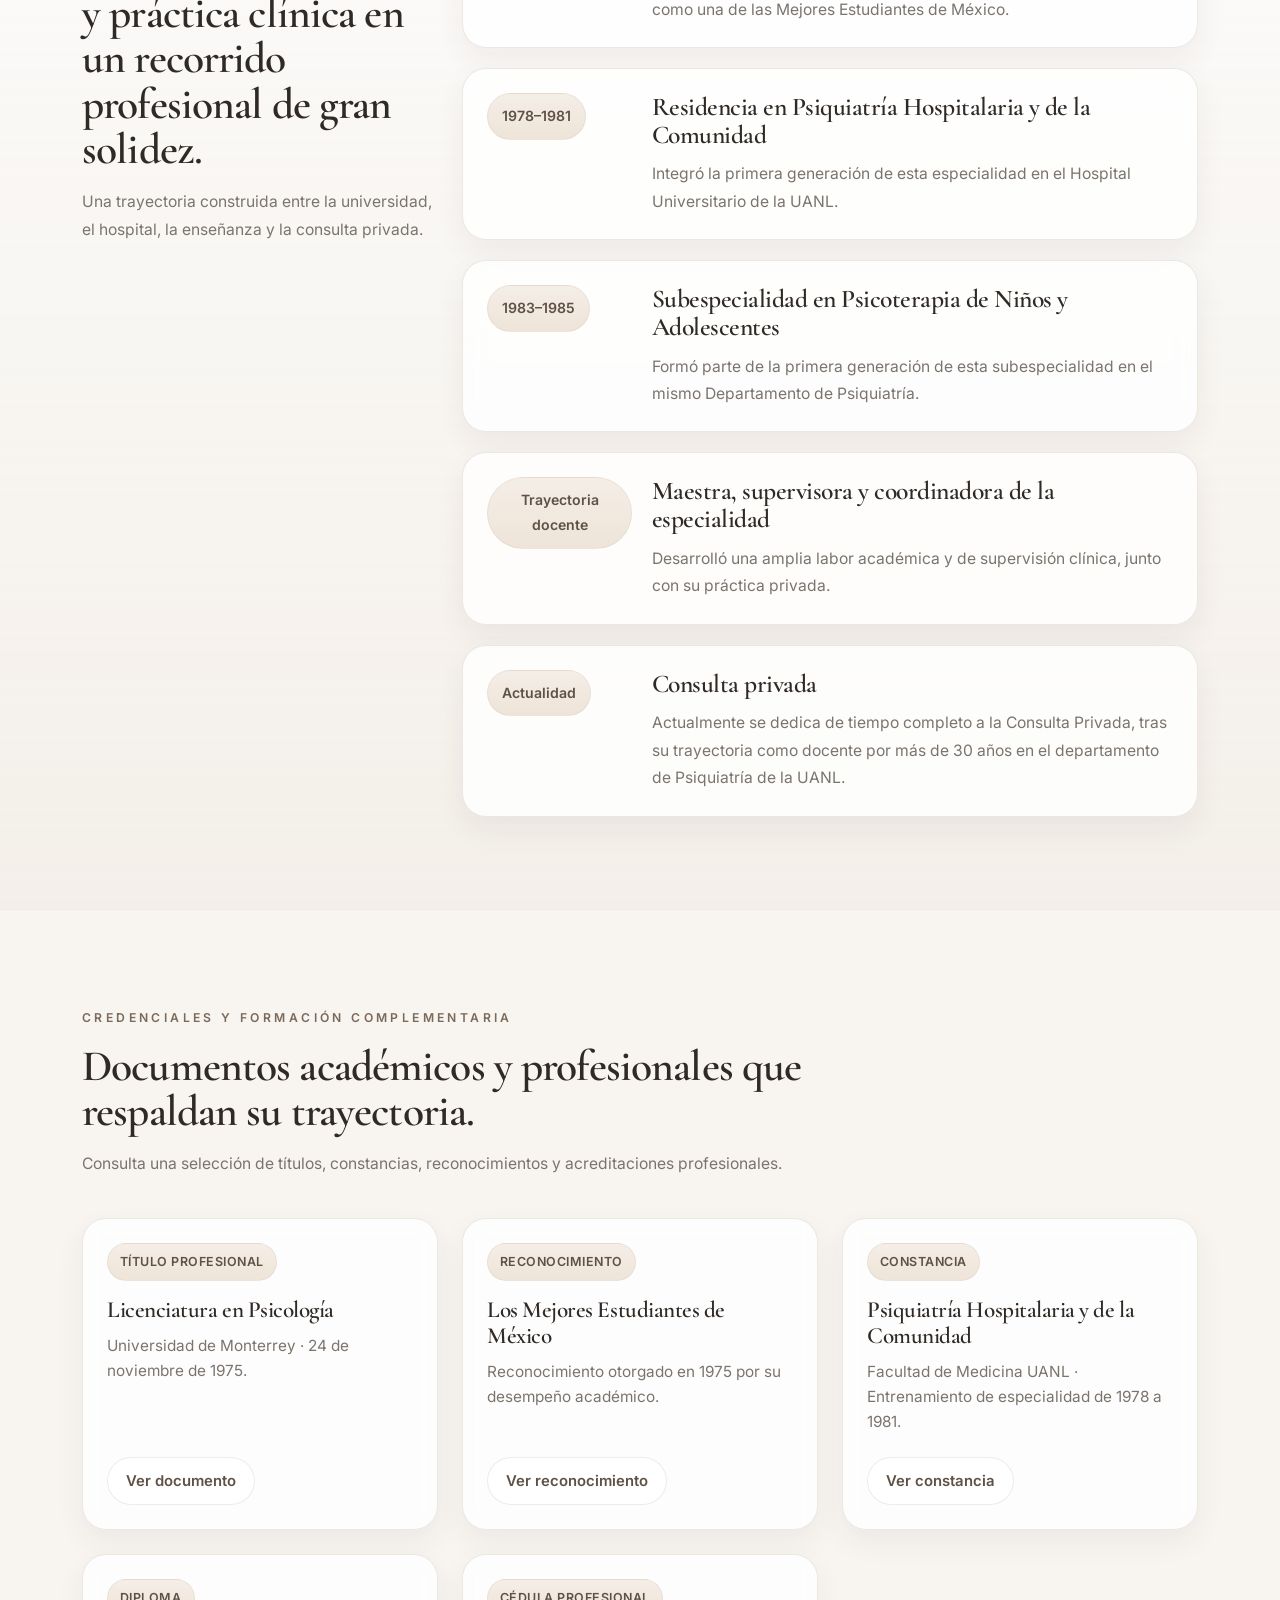
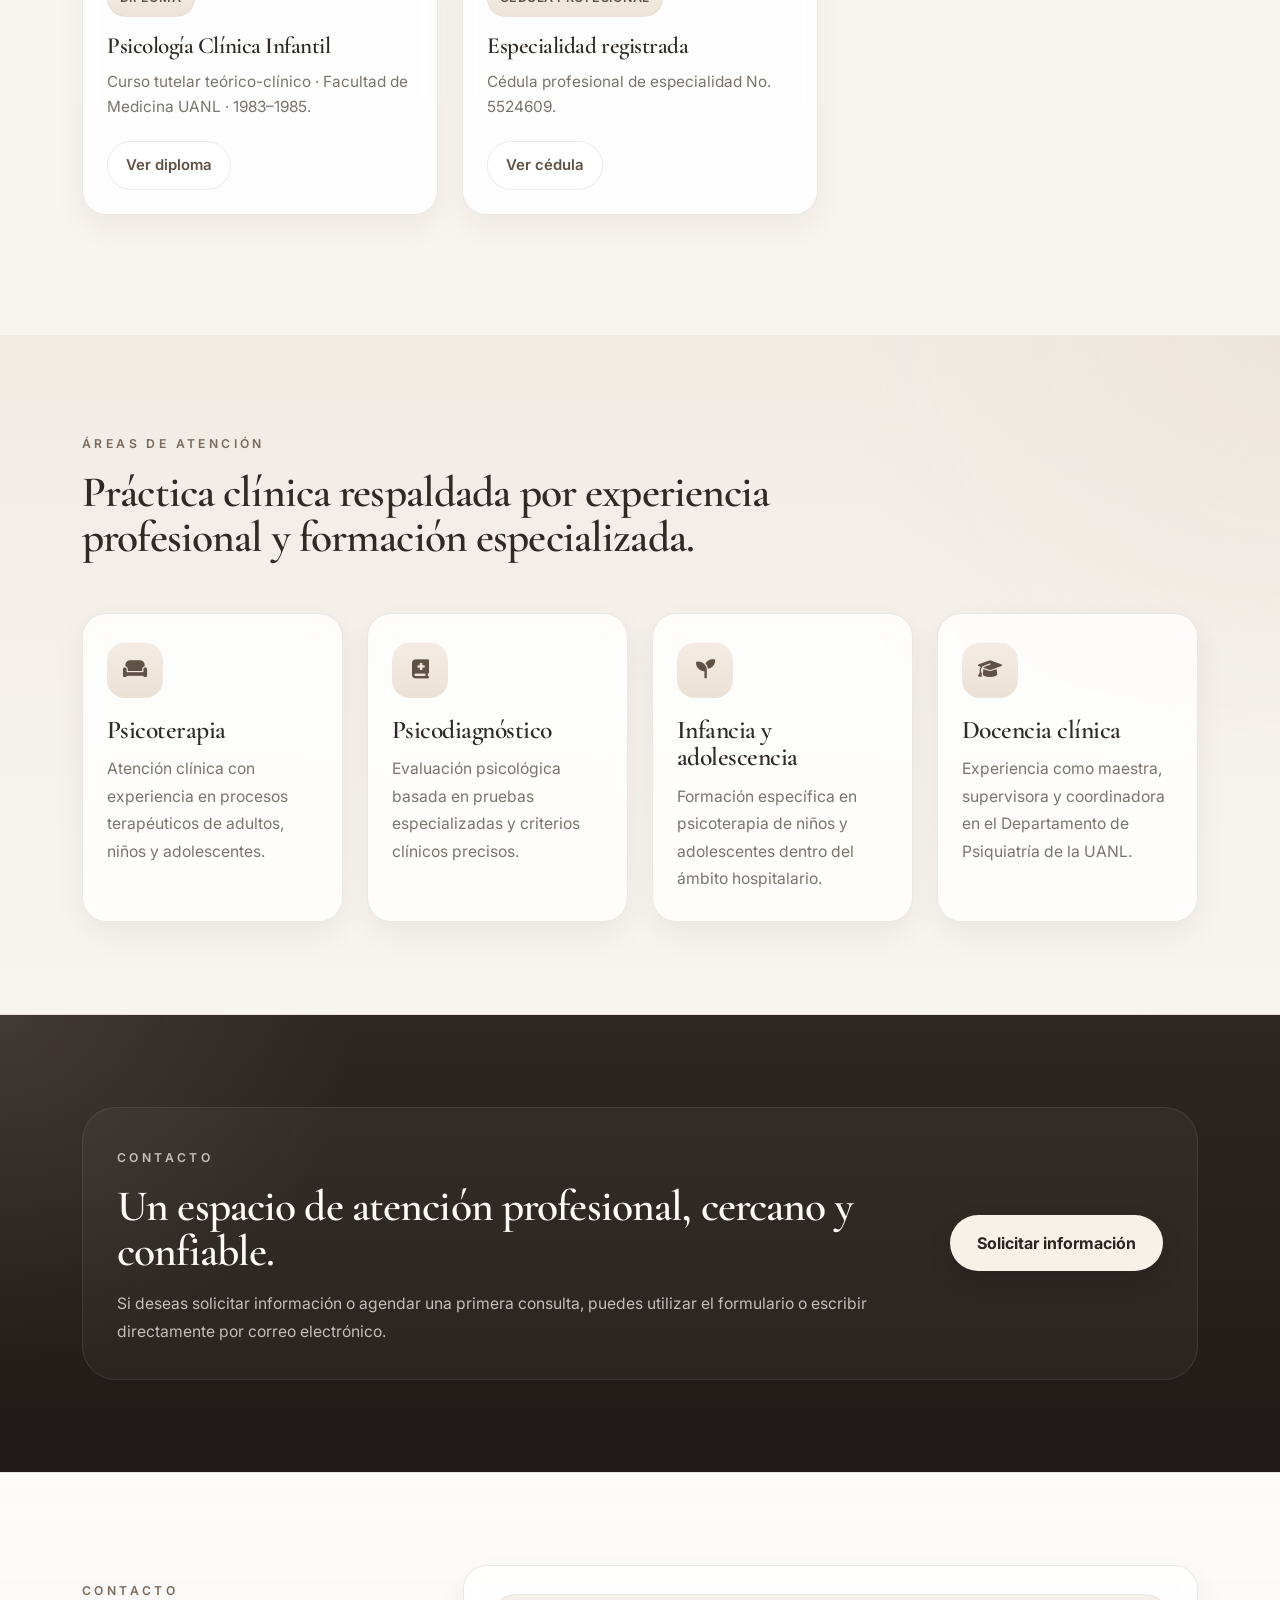
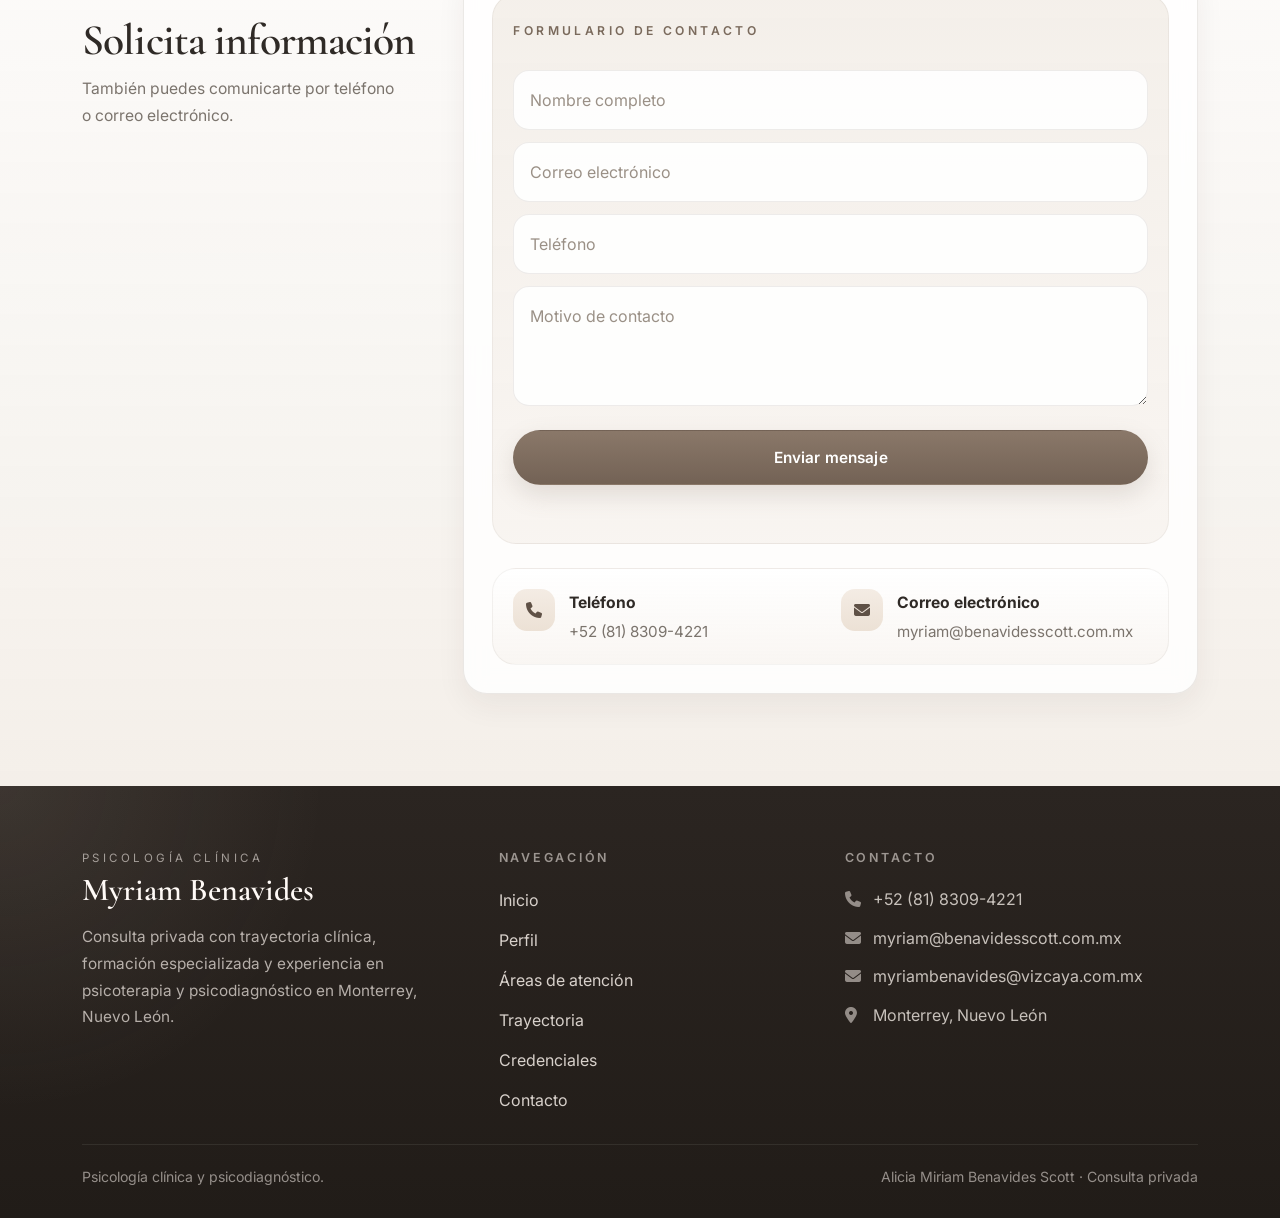
==== commit ff9380c2: "Se ajustaron estilos" ====
--- a/index.html
+++ b/index.html
@@ -4,7 +4,7 @@
 <head>
     <meta charset="UTF-8" />
     <meta name="viewport" content="width=device-width, initial-scale=1.0" />
-    <title>Myriam Benavides | Psicología Clínica</title>
+    <title>Myriam Benavides | Psicoterapia y Psicodiagnóstico</title>
 
     <!-- Google Fonts -->
     <link rel="preconnect" href="https://fonts.googleapis.com" />
@@ -27,8 +27,8 @@
         <nav class="navbar navbar-expand-lg">
             <div class="container">
                 <a href="#inicio" class="navbar-brand brand">
-                    <small>Psicología clínica</small>
-                    <strong>Myriam Benavides</strong>
+                    <small>Psicoterapia y Psicodiagnóstico</small>
+                    <strong>Lic. Myriam Benavides</strong>
                 </a>
 
                 <button class="navbar-toggler custom-toggler" type="button" data-bs-toggle="collapse"
@@ -71,27 +71,27 @@
                                 <a href="#perfil" class="btn custom-btn btn-secondary-custom">Conocer perfil</a>
                             </div>
 
-                            <div class="row g-3 stats-row">
-                                <div class="col-md-4 col-sm-6">
-                                    <article class="card custom-card stat-card h-100">
-                                        <strong>40+</strong>
-                                        <p>Años de experiencia</p>
-                                    </article>
-                                </div>
-
-                                <div class="col-md-4 col-sm-6">
-                                    <article class="card custom-card stat-card h-100">
-                                        <strong>UDEM</strong>
-                                        <p>Licenciatura en Psicología</p>
-                                    </article>
-                                </div>
-
-                                <div class="col-md-4 col-sm-12">
-                                    <article class="card custom-card stat-card stat-card-academic h-100">
-                                        <strong>UANL</strong>
-                                        <p>Especialidad y subespecialidad en psicoterapia</p>
-                                    </article>
-                                </div>
+                            <div class="stats-showcase reveal">
+                                <article class="custom-card stat-card">
+                                    <strong>40+</strong>
+                                    <span>Años de experiencia</span>
+                                    <p>Trayectoria clínica, docente y de consulta privada.</p>
+                                </article>
+
+                                <article class="custom-card stat-card">
+                                    <strong>UDEM</strong>
+                                    <span>Licenciatura en Psicología</span>
+                                    <p>Formación profesional universitaria.</p>
+                                </article>
+
+                                <article class="custom-card stat-card stat-card-featured">
+                                    <strong>UANL</strong>
+                                    <span>Depto. de Psiquiatría</span>
+                                    <p>
+                                        Especialidad y Subespecialidad en Psicoterapia de adultos,
+                                        adolescentes y niños.
+                                    </p>
+                                </article>
                             </div>
                         </div>
                     </div>
@@ -185,21 +185,6 @@
                             <article class="card custom-card timeline-item reveal">
                                 <div class="timeline-row">
                                     <div class="timeline-year-wrap">
-                                        <span class="timeline-year">UANL</span>
-                                    </div>
-                                    <div>
-                                        <h3>Especialidad en Psicoterapia Hospitalaria de Adultos</h3>
-                                        <p>
-                                            Formación de posgrado orientada a la práctica clínica hospitalaria dentro
-                                            del Departamento de Psiquiatría del Hospital Universitario de la UANL.
-                                        </p>
-                                    </div>
-                                </div>
-                            </article>
-
-                            <article class="card custom-card timeline-item reveal">
-                                <div class="timeline-row">
-                                    <div class="timeline-year-wrap">
                                         <span class="timeline-year">1983–1985</span>
                                     </div>
                                     <div>
@@ -235,8 +220,9 @@
                                     <div>
                                         <h3>Consulta privada</h3>
                                         <p>
-                                            Actualmente se dedica de tiempo completo a la consulta privada, tras su
-                                            trayectoria como maestra pensionada de la UANL.
+                                            Actualmente se dedica de tiempo completo a la Consulta Privada, tras su
+                                            trayectoria como docente por más de 30 años en el departamento de
+                                            Psiquiatría de la UANL.
                                         </p>
                                     </div>
                                 </div>
@@ -277,7 +263,7 @@
                         <article class="card custom-card diploma-card reveal h-100">
                             <div class="diploma-card-body">
                                 <span class="diploma-tag">Reconocimiento</span>
-                                <h3>Una de las Mejores Estudiantes de México</h3>
+                                <h3>Los Mejores Estudiantes de México</h3>
                                 <p>Reconocimiento otorgado en 1975 por su desempeño académico.</p>
                             </div>
                             <a href="docs/reconocimiento-mejor-estudiante-1975.pdf" target="_blank" rel="noopener"
@@ -358,7 +344,8 @@
                                 <i class="fa-solid fa-book-medical"></i>
                             </div>
                             <h3>Psicodiagnóstico</h3>
-                            <p>Evaluación psicológica basada en pruebas especializadas y criterios clínicos precisos.</p>
+                            <p>Evaluación psicológica basada en pruebas especializadas y criterios clínicos precisos.
+                            </p>
                         </article>
                     </div>
 
@@ -395,7 +382,8 @@
                         <span class="eyebrow">Contacto</span>
                         <h2>Un espacio de atención profesional, cercano y confiable.</h2>
                         <p>
-                            Si deseas solicitar información o agendar una primera consulta, puedes utilizar el formulario
+                            Si deseas solicitar información o agendar una primera consulta, puedes utilizar el
+                            formulario
                             o escribir directamente por correo electrónico.
                         </p>
                     </div>
@@ -541,4 +529,5 @@
     <script src="https://cdn.jsdelivr.net/npm/bootstrap@5.3.3/dist/js/bootstrap.bundle.min.js"></script>
     <script src="script.js"></script>
 </body>
+
 </html>
--- a/style.css
+++ b/style.css
@@ -194,7 +194,7 @@
   color: #6f685f;
   font-size: 0.95rem;
   font-weight: 500;
-  transition: color 0.25s ease, background 0.25s ease;
+  transition: color 0.25s ease;
 }
 
 .nav-links .nav-link::after {
@@ -362,33 +362,43 @@
   margin: 38px 0 42px;
 }
 
-.stats-row {
-  align-items: stretch;
-  --bs-gutter-x: 1rem;
-  --bs-gutter-y: 1rem;
-}
-
-.stat-card {
-  height: 100%;
+/* Stats showcase */
+.stats-showcase {
+  display: grid;
+  grid-template-columns: 1fr 1.1fr;
+  gap: 14px;
+  margin-top: 30px;
+}
+
+.stats-showcase .stat-card {
+  min-height: 150px;
   padding: 24px 22px;
+}
+
+.stat-card-featured {
+  grid-column: 1 / -1;
 }
 
 .stat-card strong {
   display: block;
-  margin-bottom: 8px;
+  margin-bottom: 10px;
   color: var(--text);
   font-family: "Cormorant Garamond", "Georgia", serif;
   font-size: 2.3rem;
   line-height: 0.95;
 }
 
+.stat-card span {
+  display: block;
+  margin-bottom: 8px;
+  color: var(--text);
+  font-weight: 600;
+  line-height: 1.35;
+}
+
 .stat-card p {
-  font-size: 0.96rem;
-}
-
-.stat-card-academic p {
-  max-width: 22ch;
-  text-wrap: balance;
+  font-size: 0.92rem;
+  line-height: 1.55;
 }
 
 .hero-image-wrap,
@@ -883,13 +893,13 @@
     margin: 22px 0;
   }
 
-  .stats-row {
-    margin-top: 4px;
-    --bs-gutter-x: 0.9rem;
-    --bs-gutter-y: 0.9rem;
-  }
-
-  .stat-card {
+  .stats-showcase {
+    gap: 12px;
+    margin-top: 22px;
+  }
+
+  .stats-showcase .stat-card {
+    min-height: 138px;
     padding: 20px 18px;
   }
 
@@ -946,11 +956,11 @@
     margin: 22px 0;
   }
 
-  .stats-row {
-    margin-top: 4px;
-  }
-
-  .stat-card {
+  .stats-showcase {
+    margin-top: 22px;
+  }
+
+  .stats-showcase .stat-card {
     padding: 20px 18px;
   }
 
@@ -1069,7 +1079,13 @@
     aspect-ratio: 16 / 12;
   }
 
-  .stat-card {
+  .stats-showcase {
+    gap: 12px;
+    margin-top: 20px;
+  }
+
+  .stats-showcase .stat-card {
+    min-height: 132px;
     padding: 16px 14px;
   }
 
@@ -1077,8 +1093,12 @@
     font-size: 1.7rem;
   }
 
+  .stat-card span {
+    font-size: 0.92rem;
+  }
+
   .stat-card p {
-    font-size: 0.9rem;
+    font-size: 0.86rem;
   }
 
   .feature-card,
@@ -1185,12 +1205,31 @@
     font-size: 0.93rem;
   }
 
-  .stat-card {
-    padding: 18px;
+  .stats-showcase {
+    grid-template-columns: 1fr;
+    gap: 14px;
+    margin-top: 28px;
+  }
+
+  .stat-card-featured {
+    grid-row: auto;
+  }
+
+  .stats-showcase .stat-card {
+    min-height: auto;
+    padding: 22px;
   }
 
   .stat-card strong {
     font-size: 1.95rem;
+  }
+
+  .stat-card span {
+    font-size: 0.98rem;
+  }
+
+  .stat-card p {
+    font-size: 0.92rem;
   }
 
   .feature-card,
@@ -1390,11 +1429,12 @@
     font-size: 0.92rem;
   }
 
-  .stats-row {
-    row-gap: 10px;
-  }
-
-  .stat-card {
+  .stats-showcase {
+    gap: 10px;
+    margin-top: 24px;
+  }
+
+  .stats-showcase .stat-card {
     padding: 16px;
     border-radius: 18px;
   }
@@ -1403,8 +1443,14 @@
     font-size: 1.7rem;
   }
 
-  .stat-card-academic p {
-    max-width: none;
+  .stat-card span {
+    margin-bottom: 6px;
+    font-size: 0.92rem;
+  }
+
+  .stat-card p {
+    font-size: 0.86rem;
+    line-height: 1.55;
   }
 
   .hero-image-wrap,
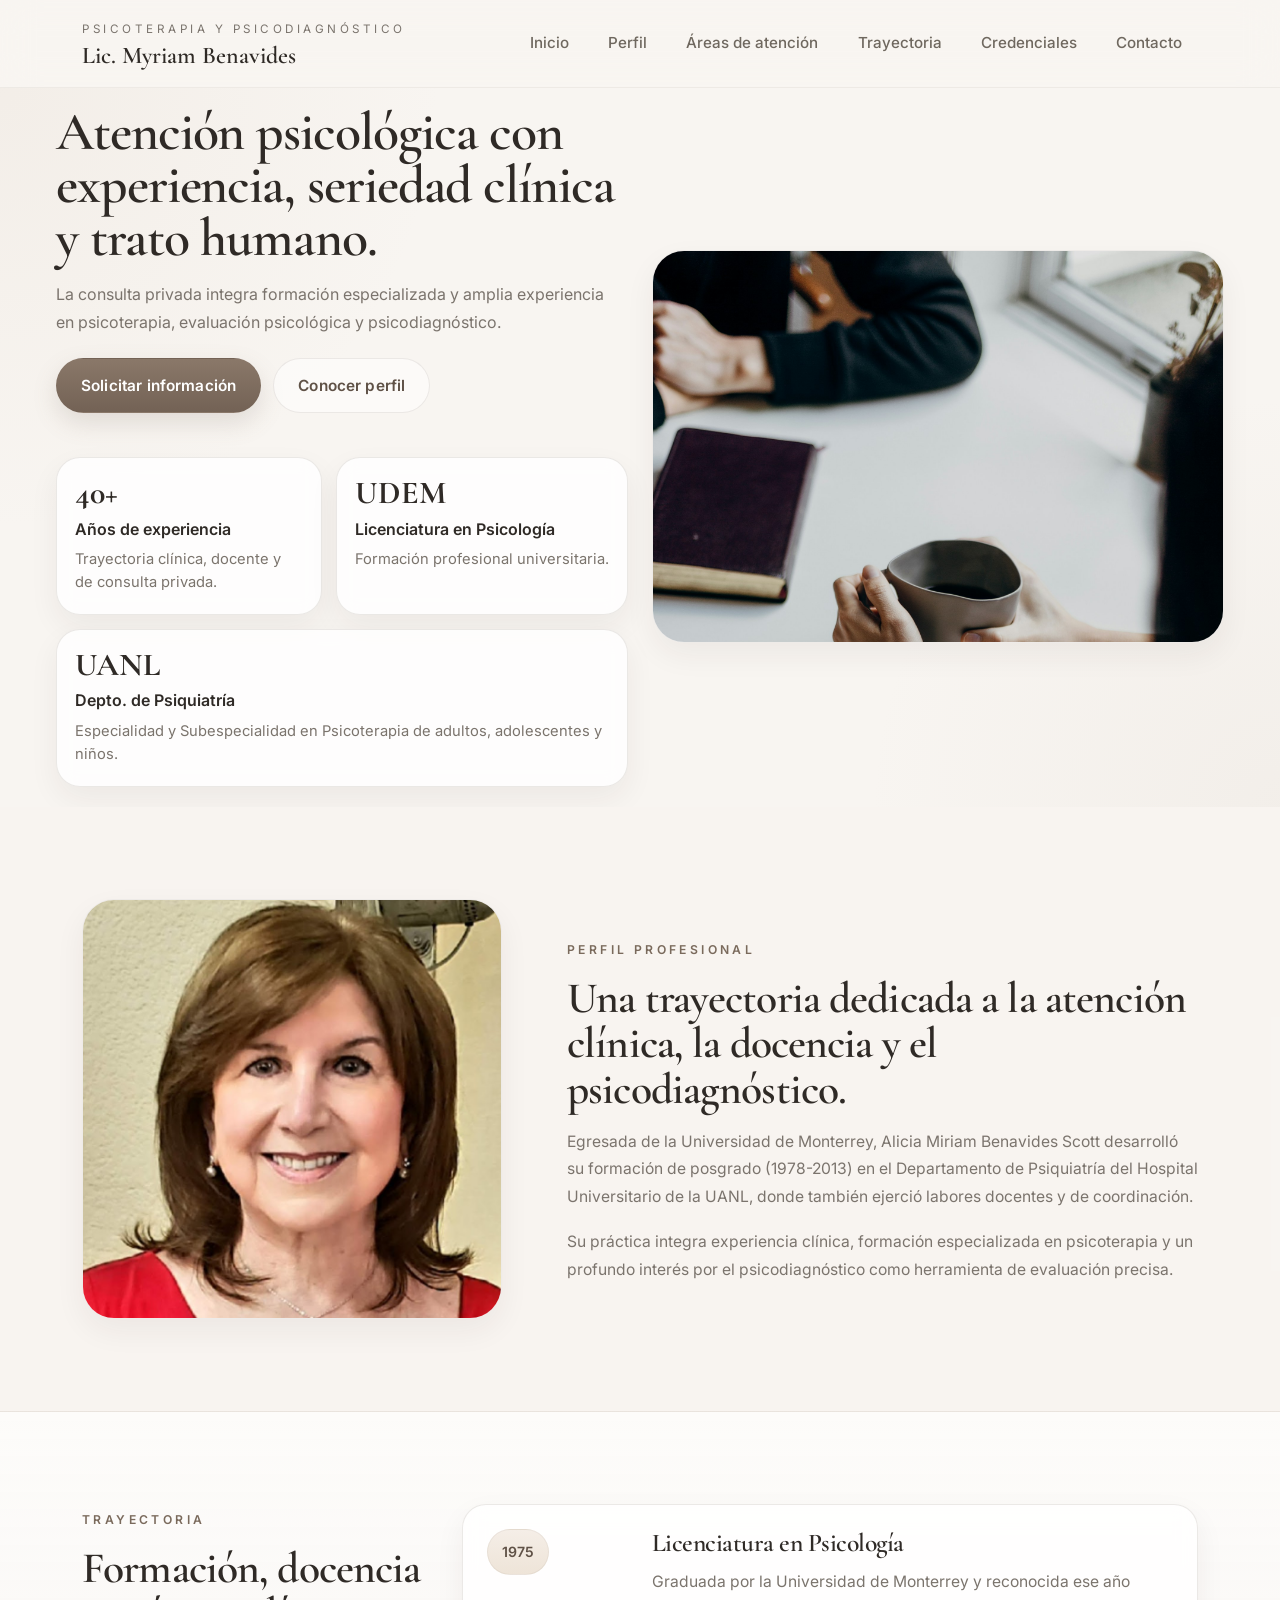
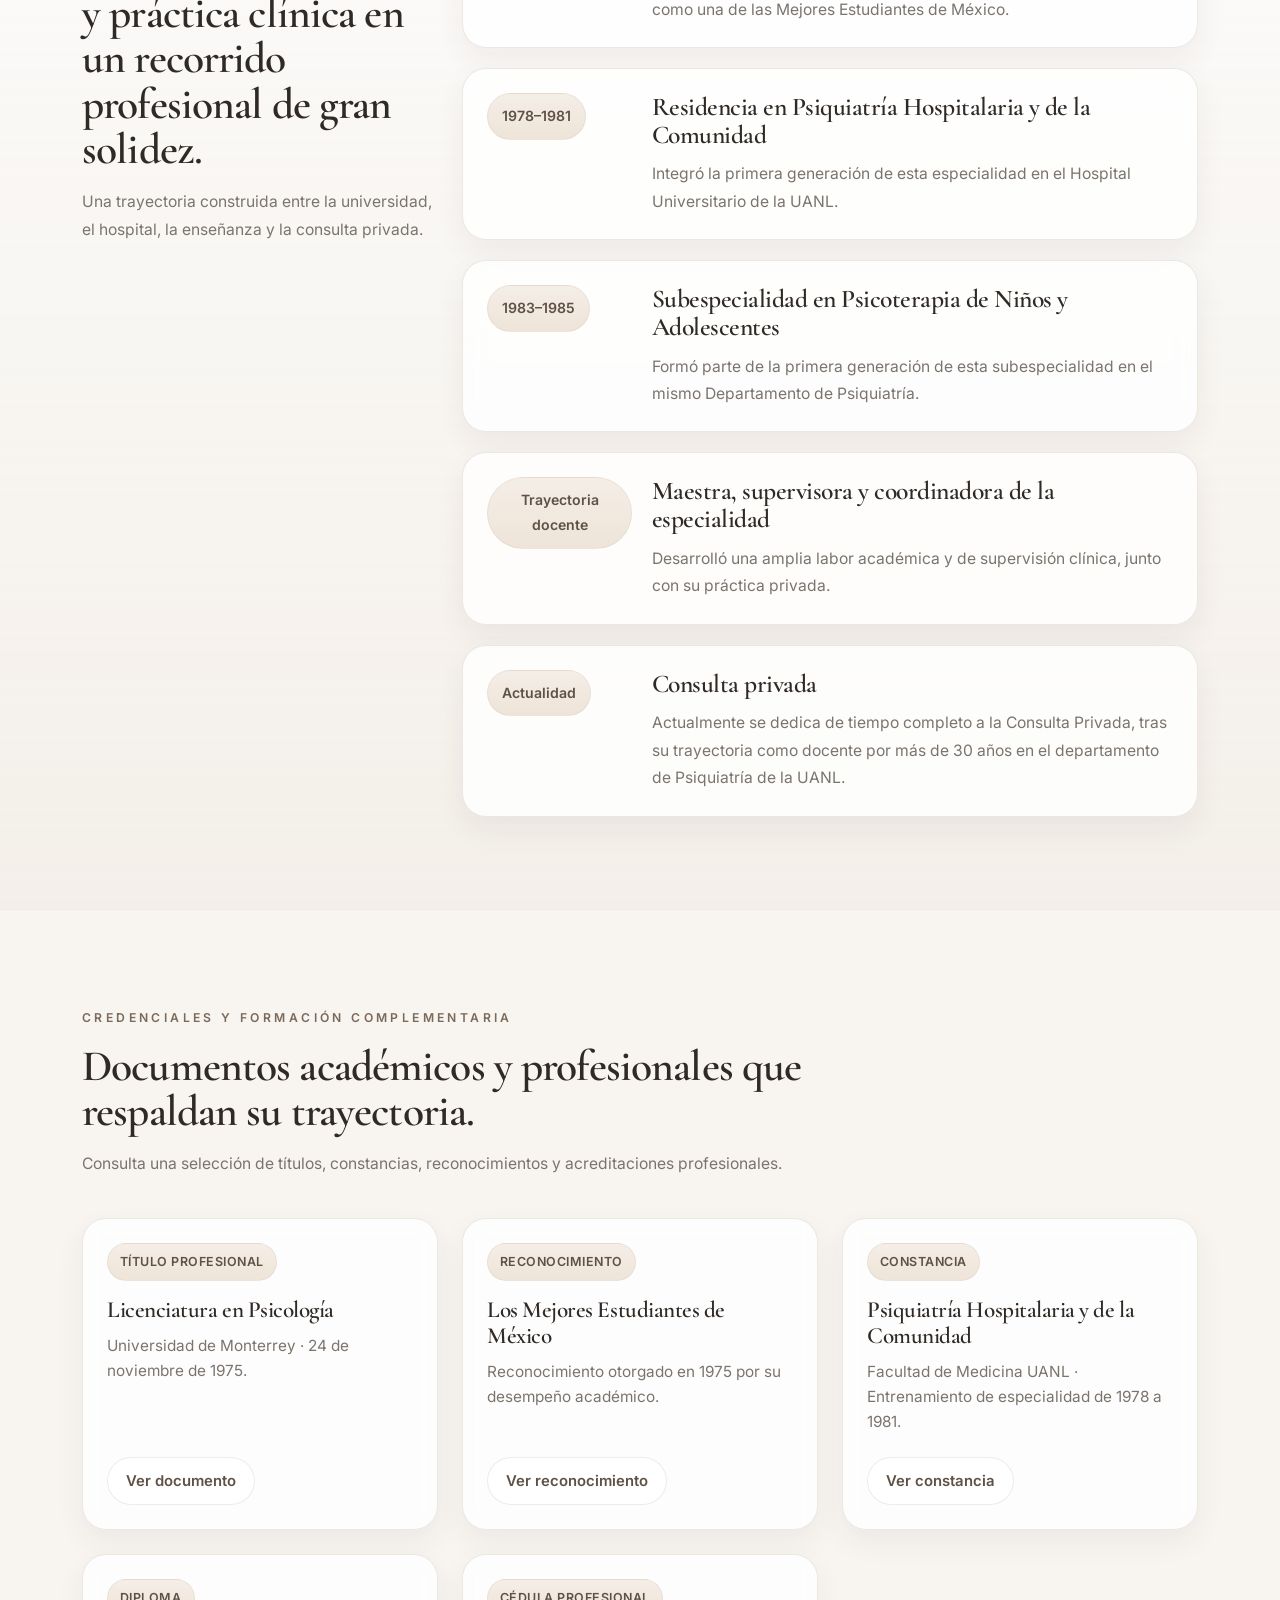
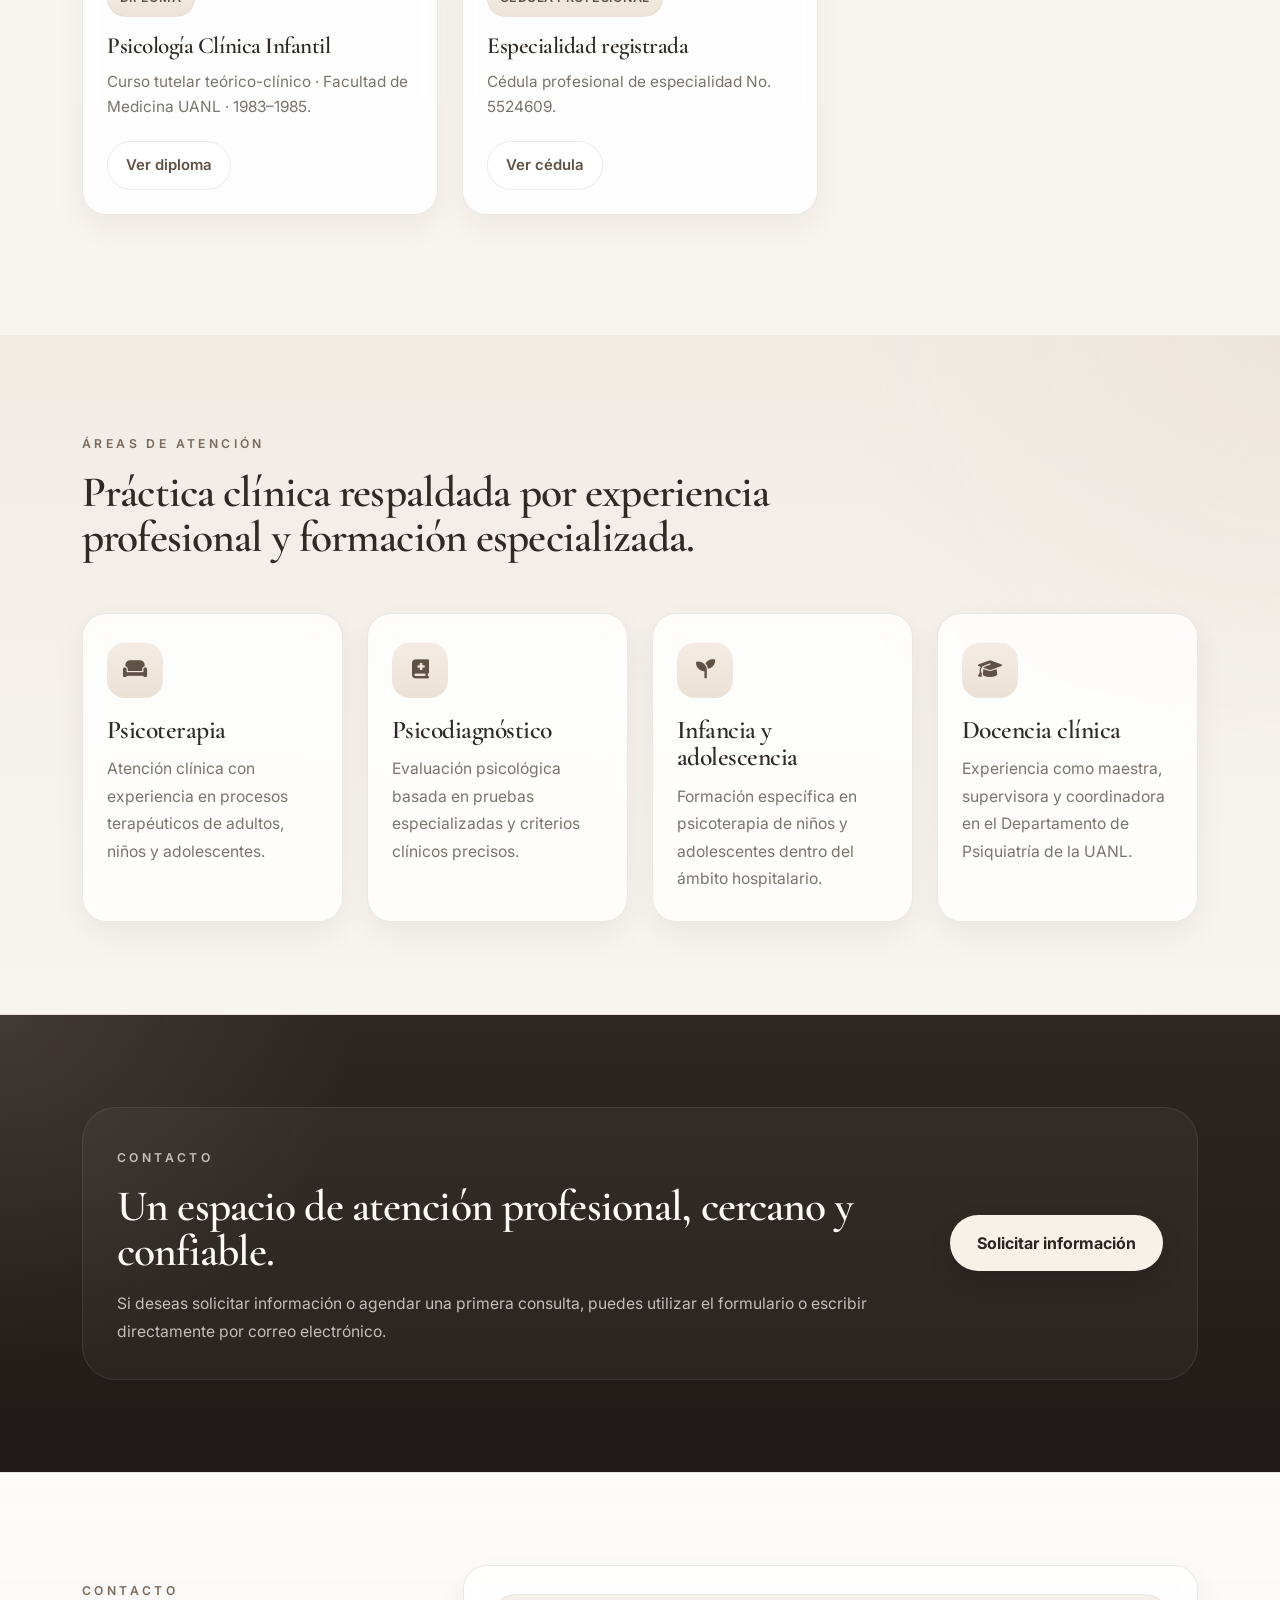
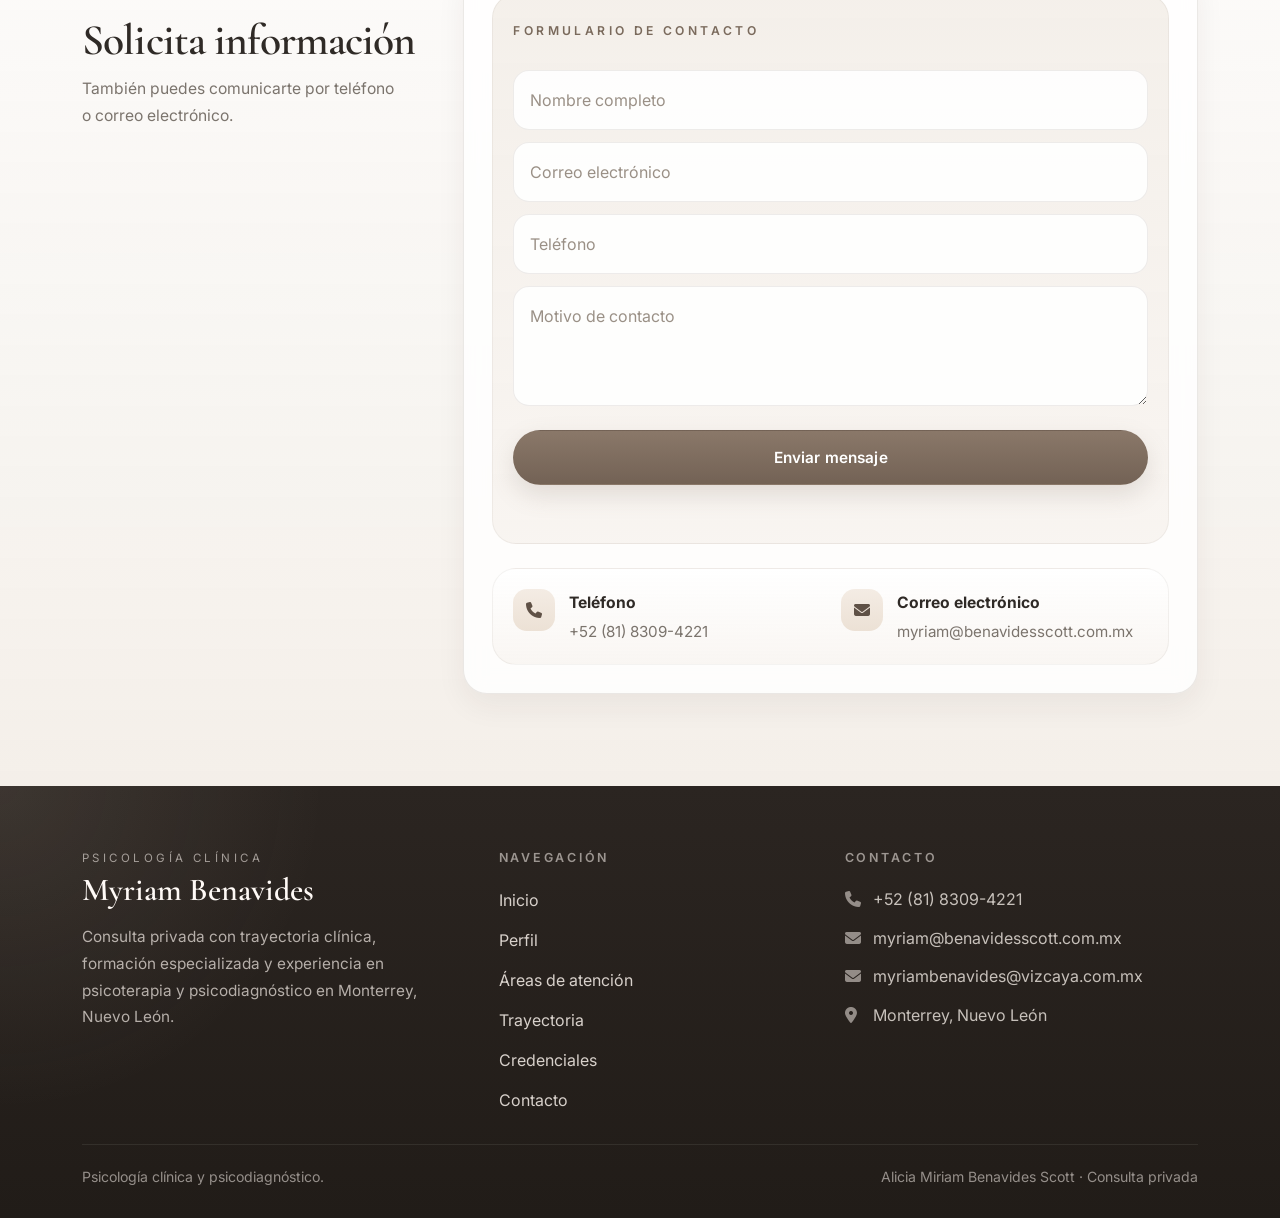
==== commit d88302fd: "Se ajustaron estilos" ====
--- a/index.html
+++ b/index.html
@@ -98,7 +98,7 @@
 
                     <div class="col-lg-6">
                         <div class="hero-image-wrap reveal">
-                            <img src="img/classroom.jpg" alt="Espacio de consulta psicológica" class="hero-image">
+                            <img src="img/terapia.jpg" alt="Espacio de consulta psicológica" class="hero-image">
                         </div>
                     </div>
                 </div>
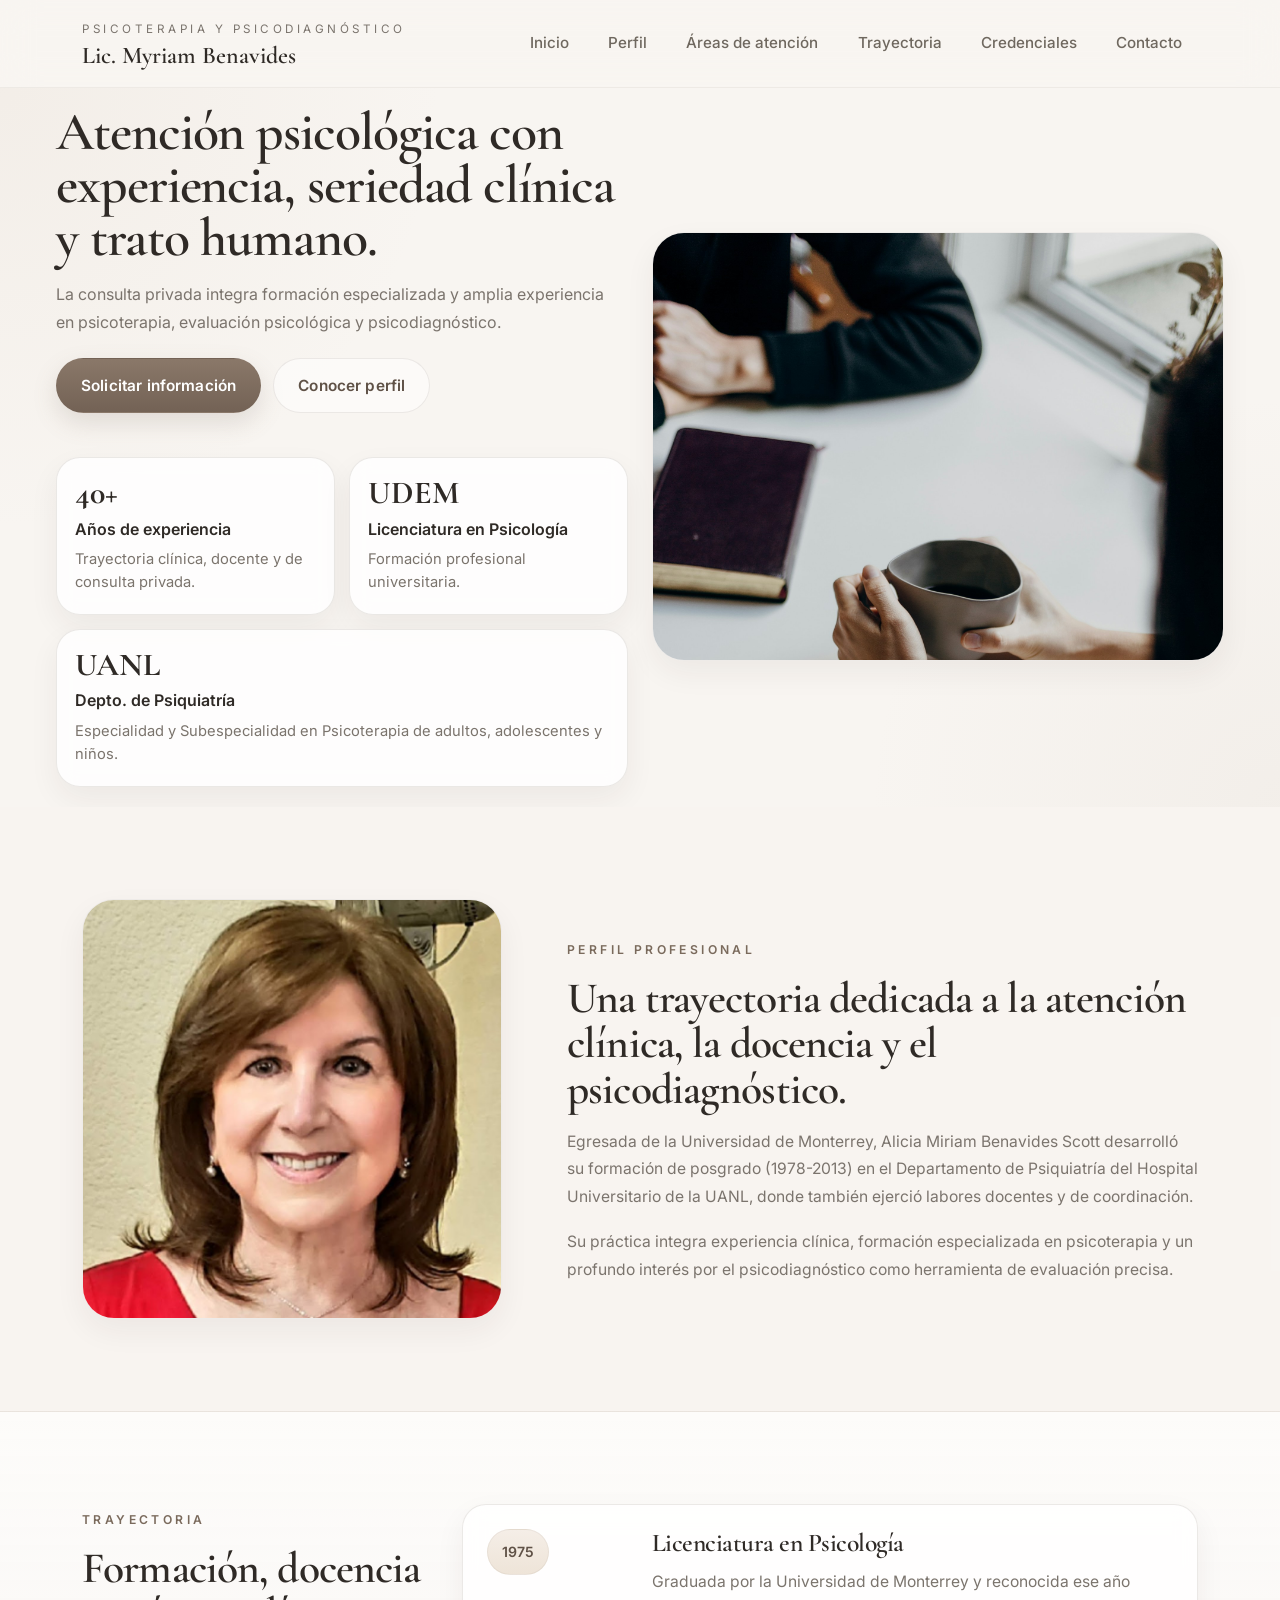
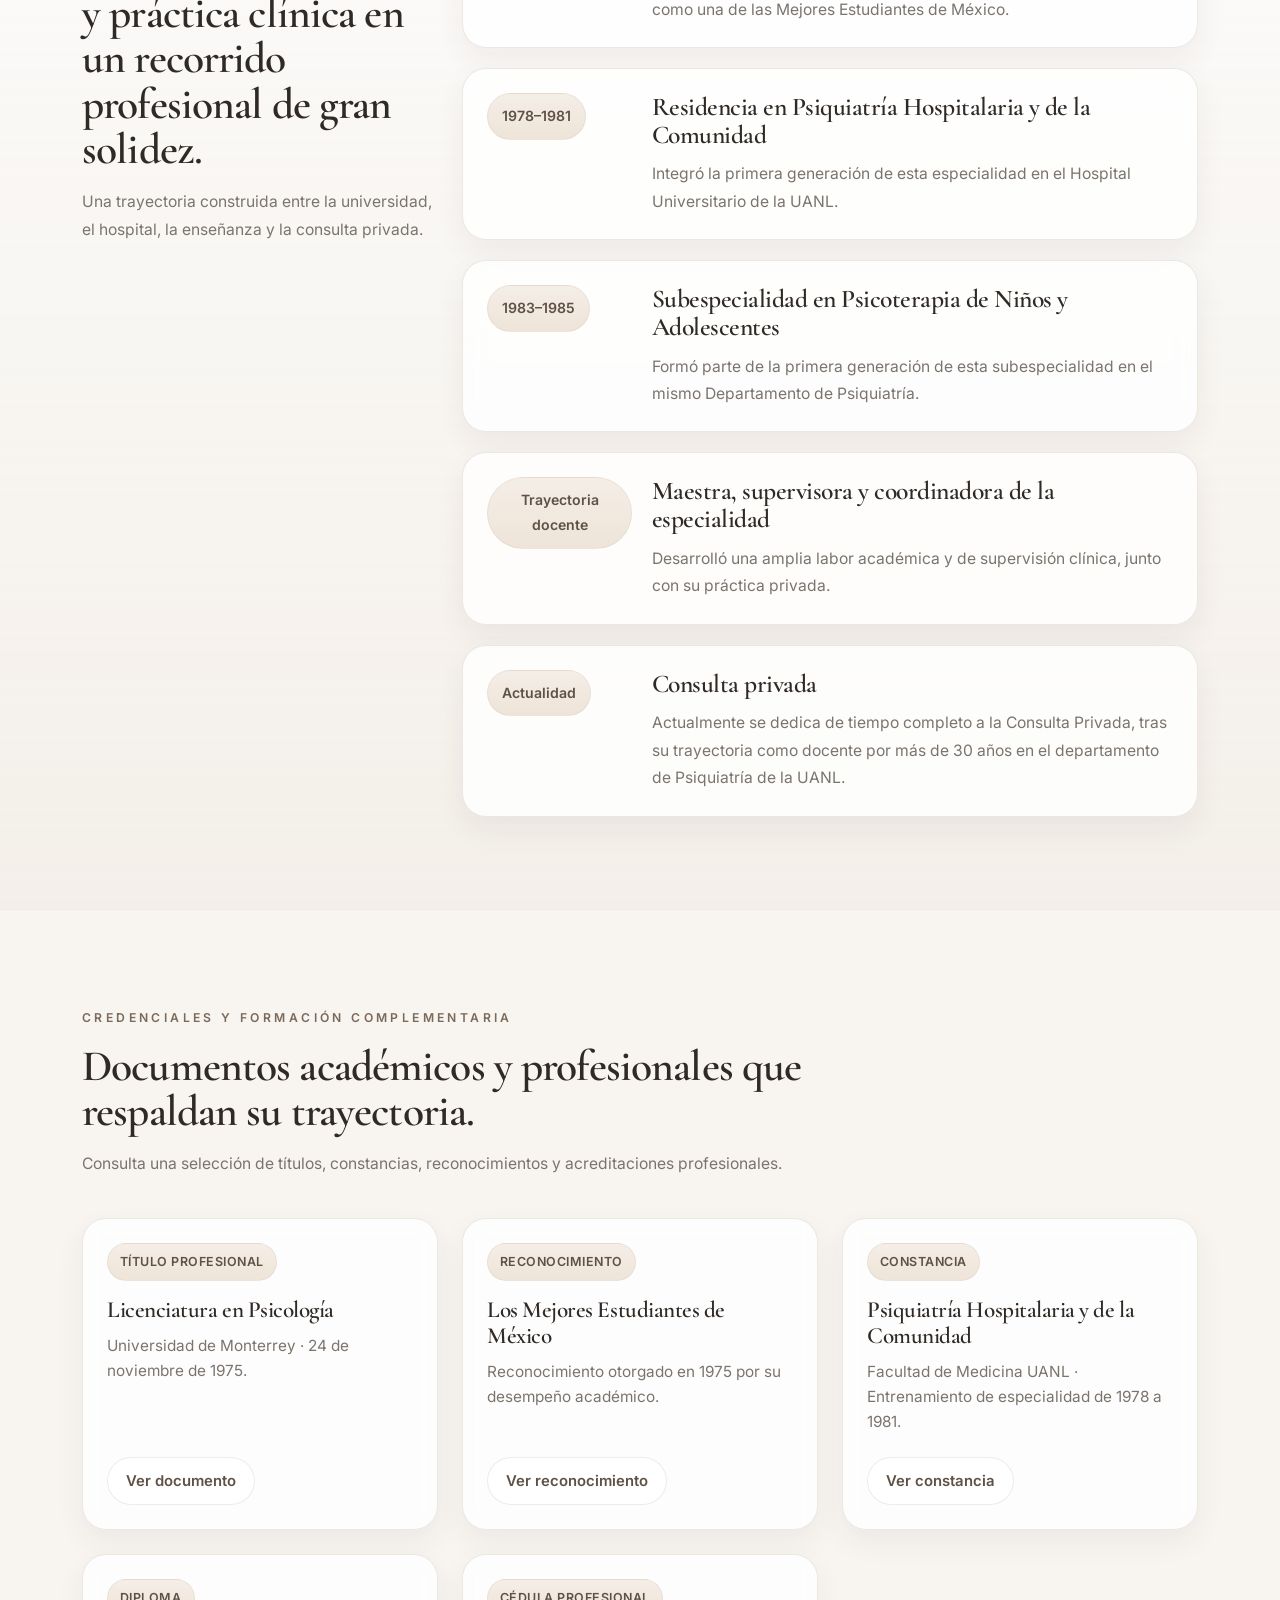
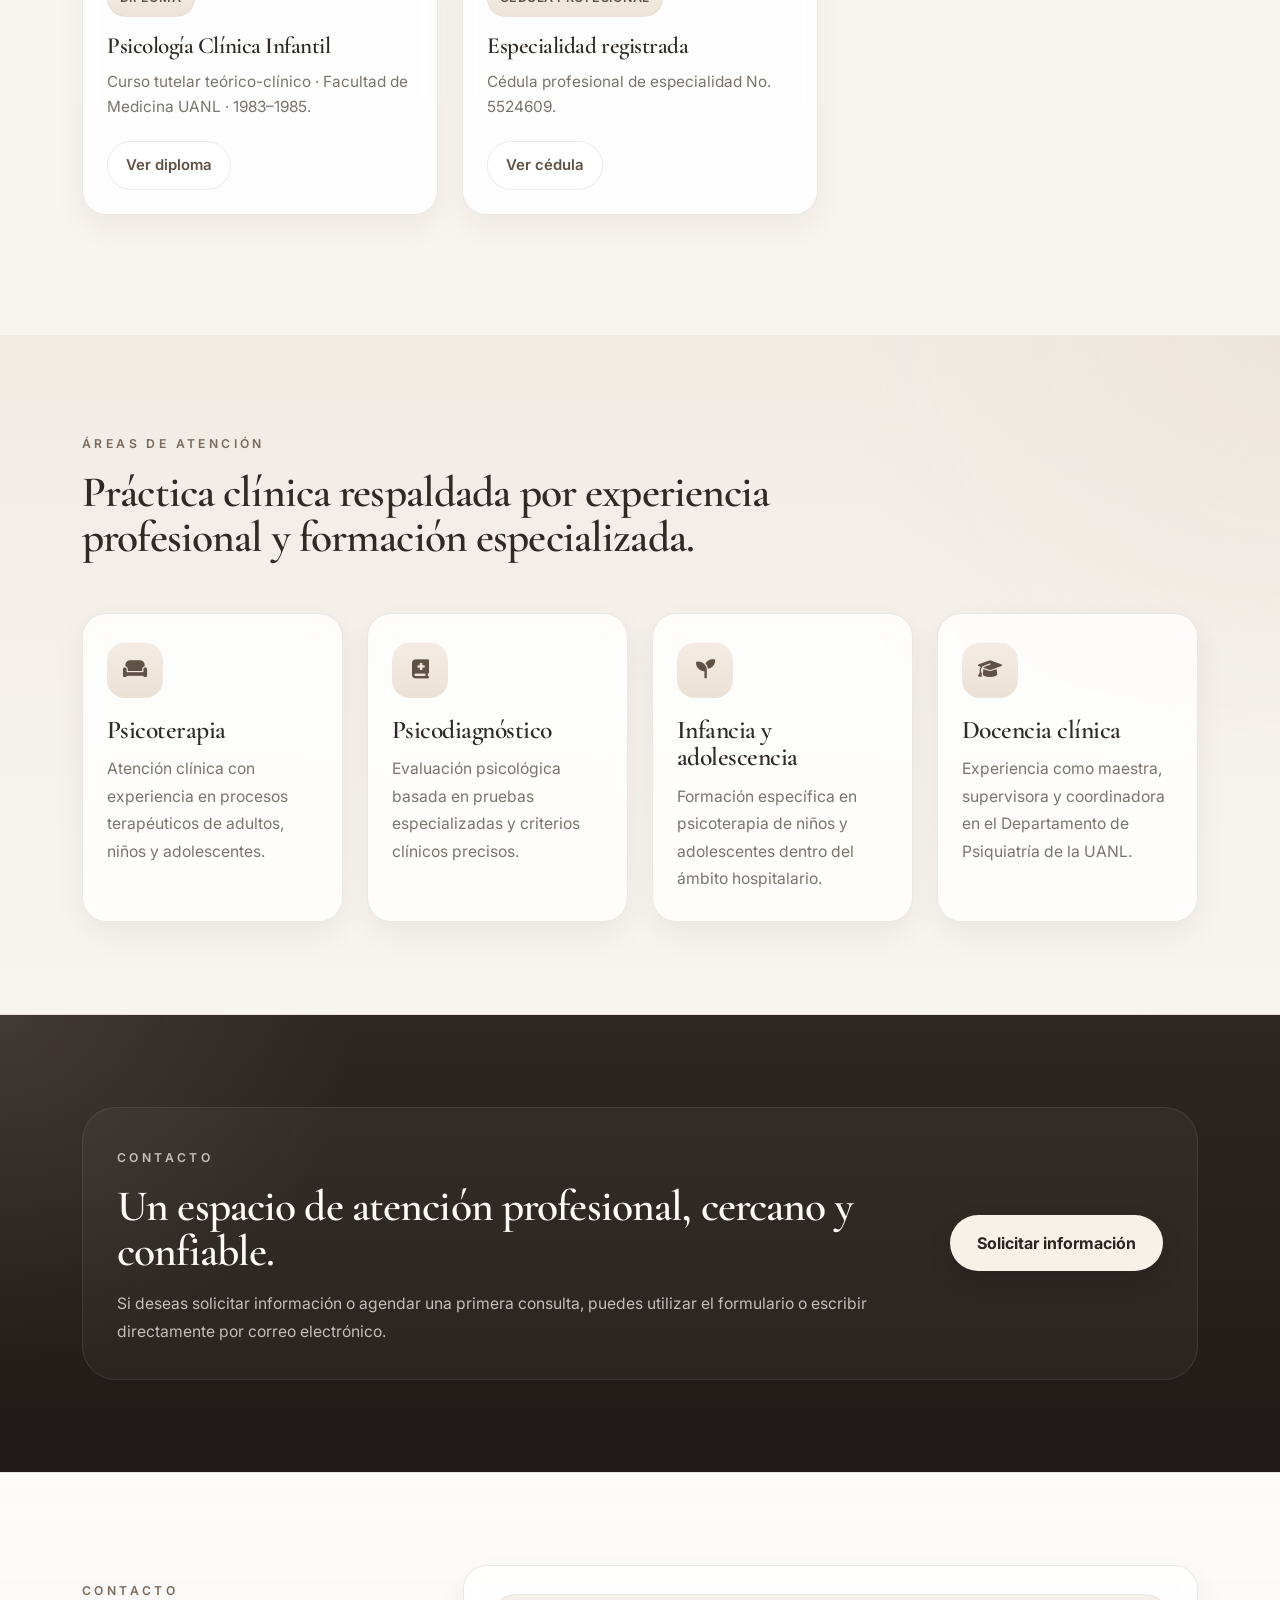
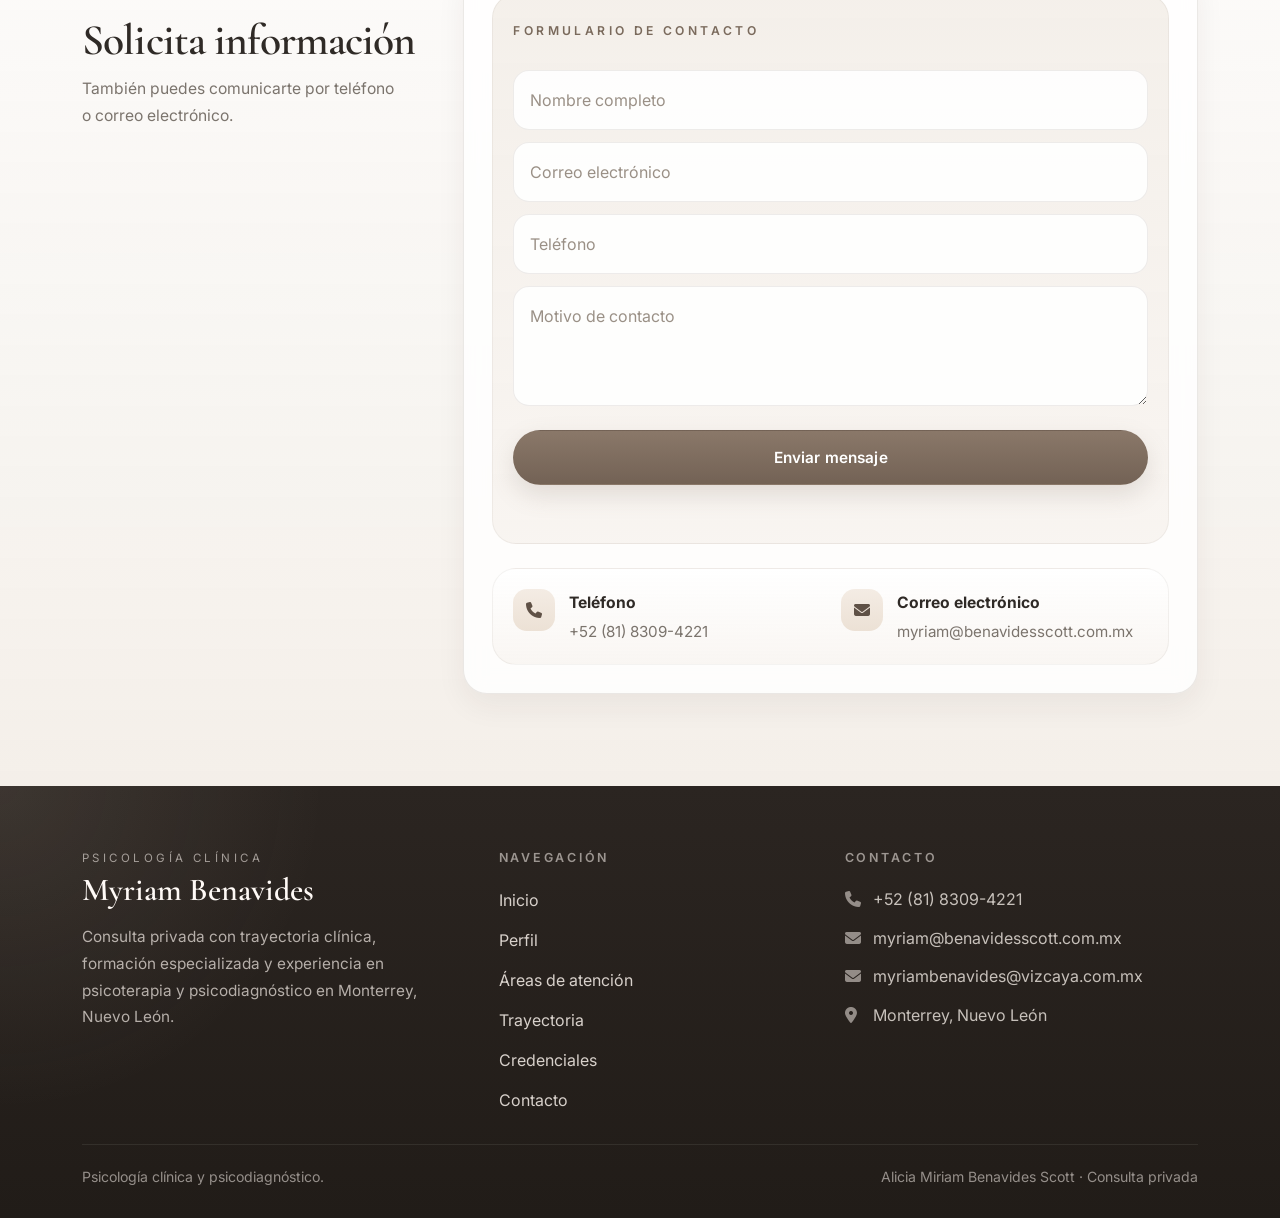
==== commit 0d4a7744: "Se ajustaron estilos" ====
--- a/index.html
+++ b/index.html
@@ -54,7 +54,7 @@
         <!-- Hero -->
         <section class="hero-section section-hero" id="inicio">
             <div class="container">
-                <div class="row align-items-center hero-row g-4 hero-full">
+                <div class="row hero-row g-4 hero-full">
                     <div class="col-lg-6">
                         <div class="hero-text reveal">
                             <h1>
@@ -96,7 +96,7 @@
                         </div>
                     </div>
 
-                    <div class="col-lg-6">
+                    <div class="col-lg-6 hero-image-col">
                         <div class="hero-image-wrap reveal">
                             <img src="img/terapia.jpg" alt="Espacio de consulta psicológica" class="hero-image">
                         </div>
--- a/style.css
+++ b/style.css
@@ -11,16 +11,12 @@
   --accent: #7a6a5c;
   --accent-dark: #5f5146;
   --dark: #1f1a17;
-
   --cta-accent: #8a7869;
-
   --shadow-xs: 0 6px 18px rgba(56, 40, 28, 0.04);
   --shadow-sm: 0 12px 30px rgba(56, 40, 28, 0.06);
   --shadow-md: 0 18px 50px rgba(56, 40, 28, 0.08);
-
   --radius-lg: 24px;
   --radius-md: 18px;
-
   --header-height: 82px;
   --hero-container-max: 1240px;
   --container-pad: 2rem;
@@ -340,6 +336,7 @@
 }
 
 .hero-row {
+  align-items: center;
   padding: 32px 0 40px;
 }
 
@@ -365,7 +362,7 @@
 /* Stats showcase */
 .stats-showcase {
   display: grid;
-  grid-template-columns: 1fr 1.1fr;
+  grid-template-columns: 1fr 1fr;
   gap: 14px;
   margin-top: 30px;
 }
@@ -399,6 +396,11 @@
 .stat-card p {
   font-size: 0.92rem;
   line-height: 1.55;
+}
+
+.hero-image-col {
+  display: flex;
+  align-items: center;
 }
 
 .hero-image-wrap,
@@ -413,7 +415,8 @@
 
 .hero-image-wrap {
   border-radius: 32px;
-  aspect-ratio: 5 / 4;
+  aspect-ratio: 4 / 3;
+  max-height: 540px;
 }
 
 .hero-image,
@@ -908,7 +911,8 @@
   }
 
   .hero-image-wrap {
-    aspect-ratio: 16 / 11;
+    aspect-ratio: 5 / 4;
+    max-height: 560px;
   }
 }
 
@@ -966,10 +970,6 @@
 
   .stat-card strong {
     font-size: 2rem;
-  }
-
-  .hero-image-wrap {
-    aspect-ratio: 16 / 11;
   }
 
   #perfil .row {
@@ -1073,10 +1073,6 @@
   .cta-btn {
     padding: 12px 18px;
     font-size: 0.92rem;
-  }
-
-  .hero-image-wrap {
-    aspect-ratio: 16 / 12;
   }
 
   .stats-showcase {
@@ -1212,7 +1208,7 @@
   }
 
   .stat-card-featured {
-    grid-row: auto;
+    grid-column: auto;
   }
 
   .stats-showcase .stat-card {
@@ -1239,8 +1235,13 @@
     padding: 22px;
   }
 
+  .hero-image-col {
+    display: block;
+  }
+
   .hero-image-wrap {
     aspect-ratio: 16 / 10;
+    max-height: none;
   }
 
   #perfil .row {
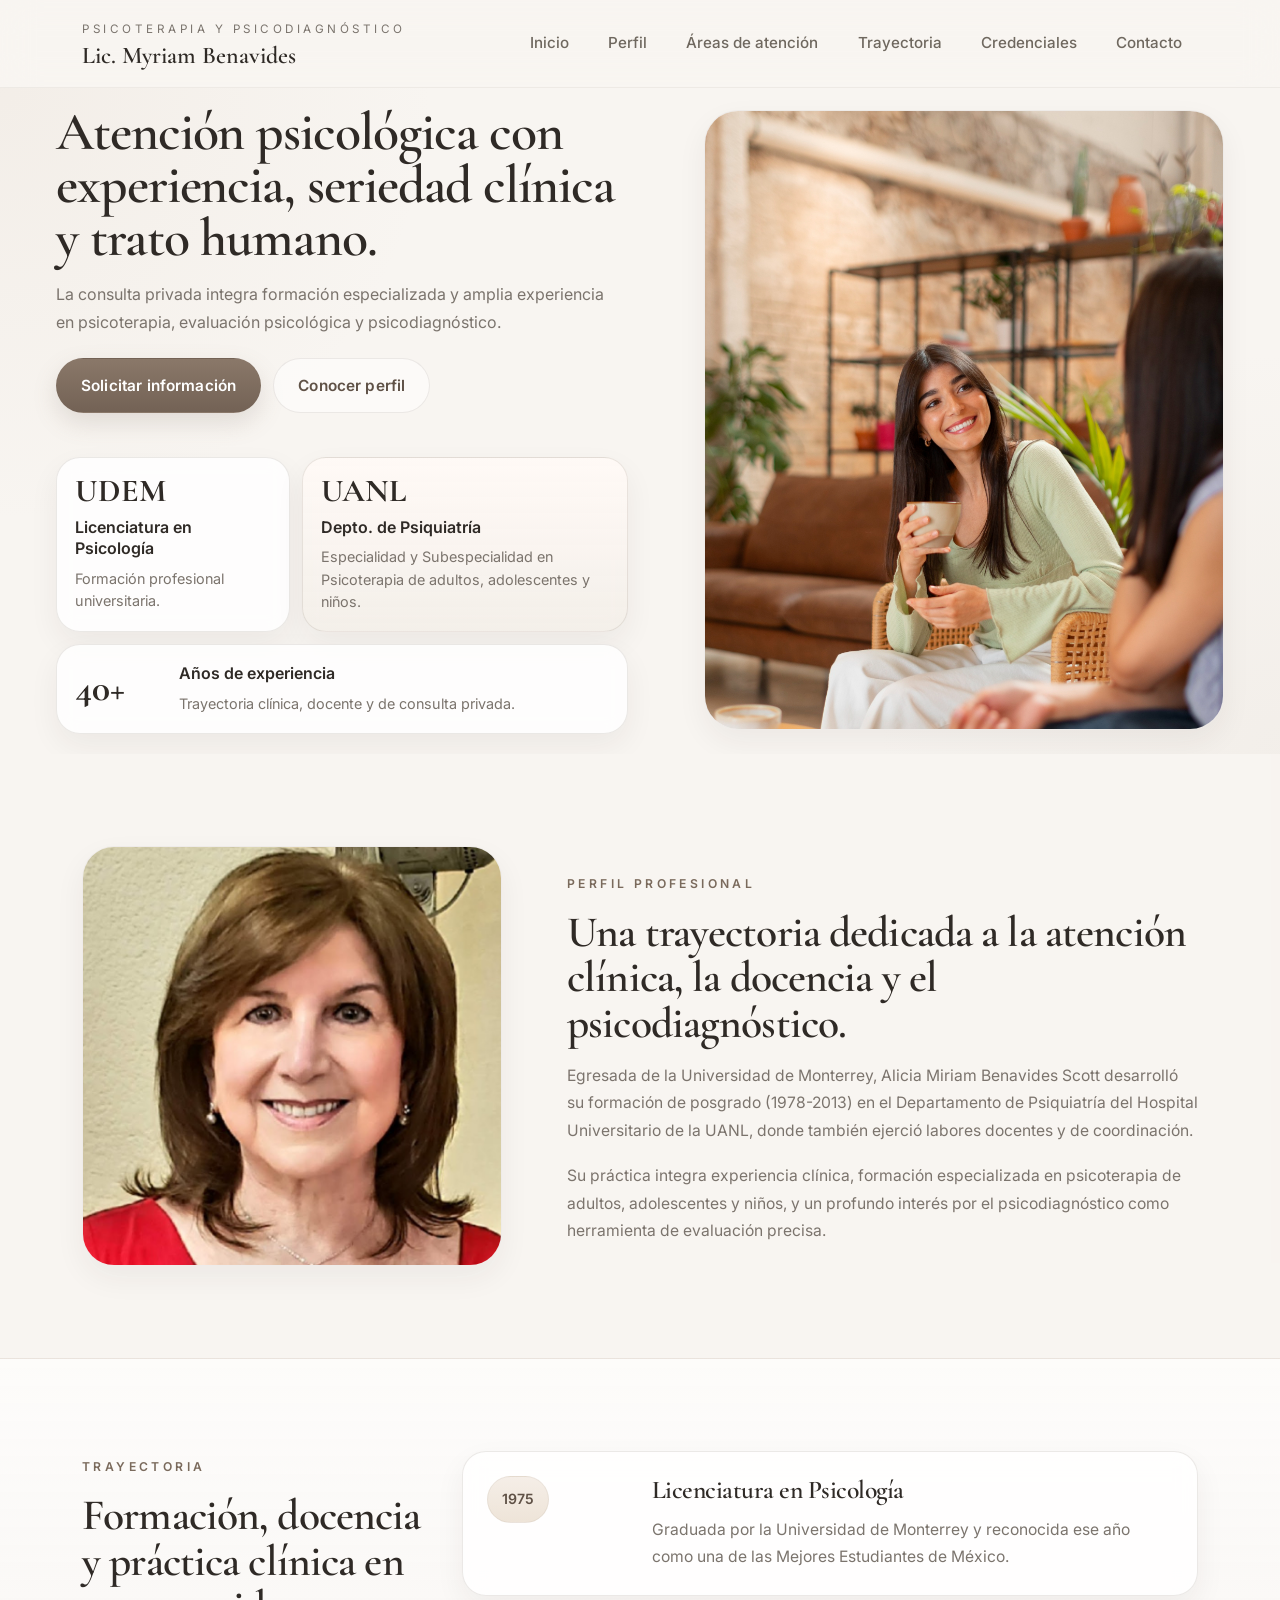
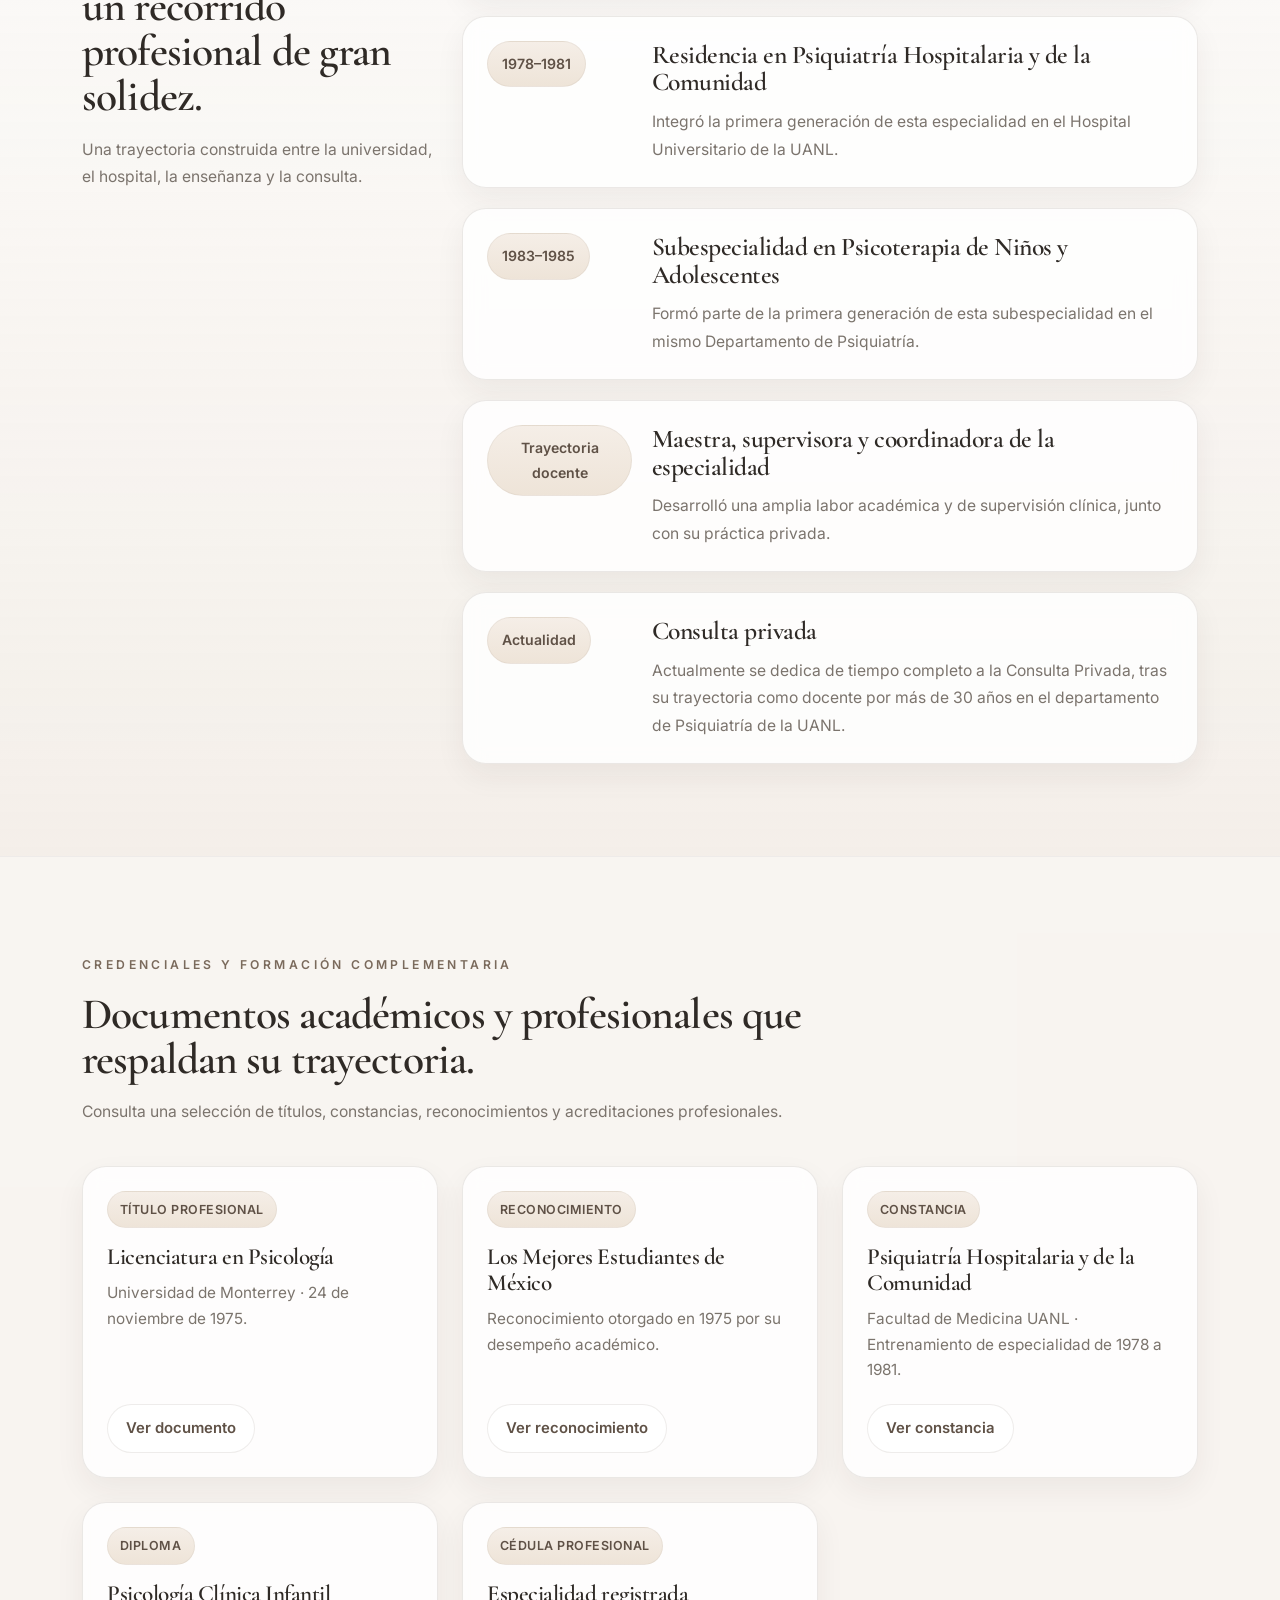
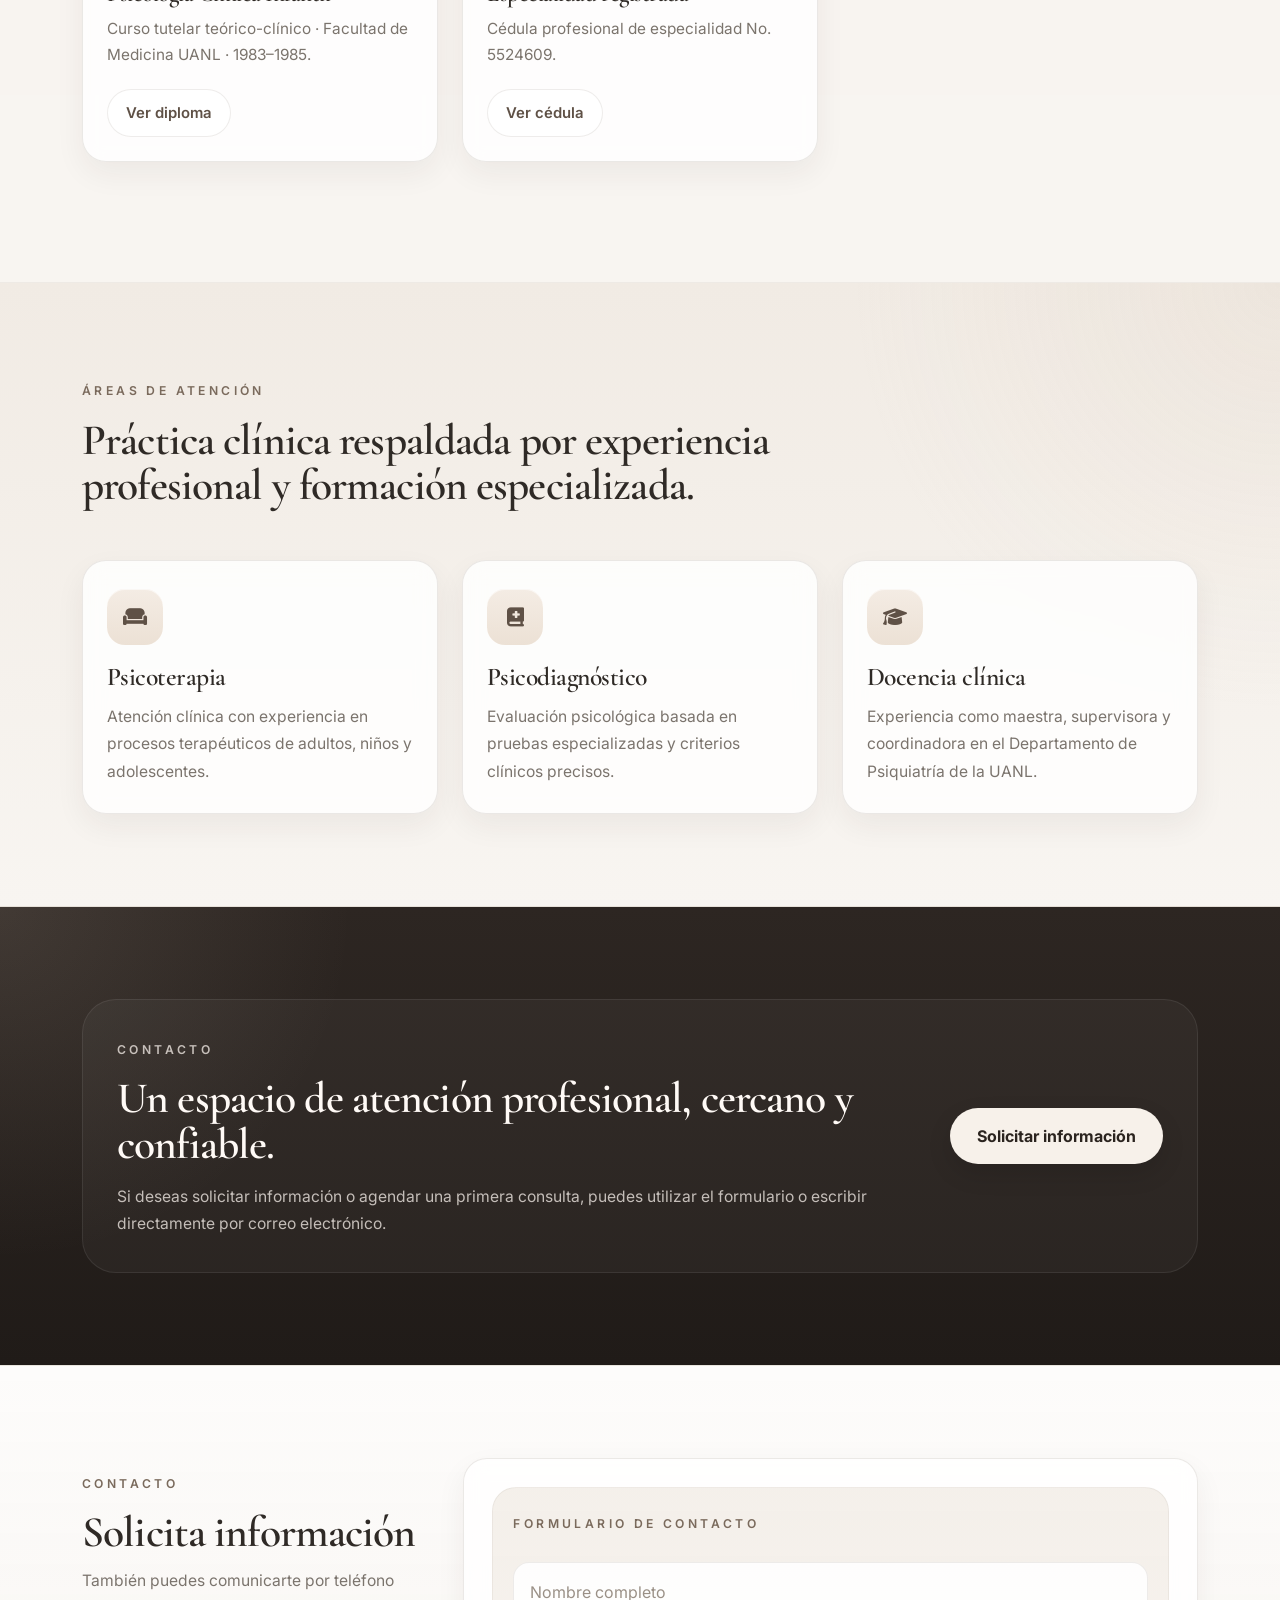
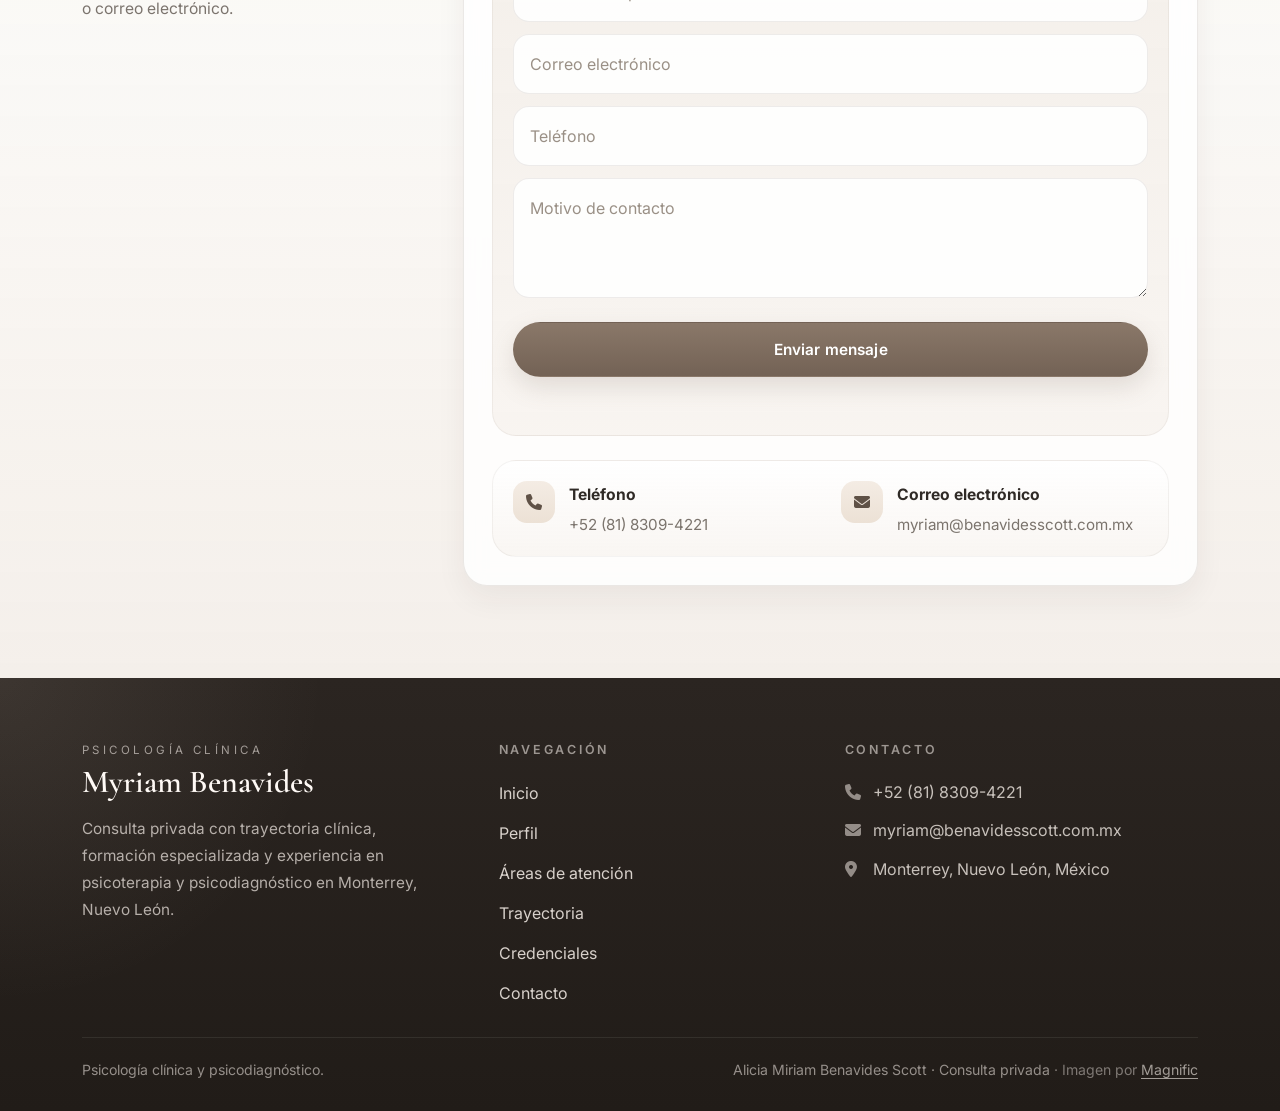
==== commit ab5d0094: "Funcionalidad completa de formulario con PHPMailer y mejoras de seguridad" ====
--- a/index.html
+++ b/index.html
@@ -72,25 +72,29 @@
                             </div>
 
                             <div class="stats-showcase reveal">
-                                <article class="custom-card stat-card">
+                                <div class="stats-top-row">
+                                    <article class="custom-card stat-card stat-card-compact">
+                                        <strong>UDEM</strong>
+                                        <span>Licenciatura en Psicología</span>
+                                        <p>Formación profesional universitaria.</p>
+                                    </article>
+
+                                    <article class="custom-card stat-card stat-card-featured">
+                                        <strong>UANL</strong>
+                                        <span>Depto. de Psiquiatría</span>
+                                        <p>
+                                            Especialidad y Subespecialidad en Psicoterapia de adultos,
+                                            adolescentes y niños.
+                                        </p>
+                                    </article>
+                                </div>
+
+                                <article class="custom-card stat-card stat-card-wide">
                                     <strong>40+</strong>
-                                    <span>Años de experiencia</span>
-                                    <p>Trayectoria clínica, docente y de consulta privada.</p>
-                                </article>
-
-                                <article class="custom-card stat-card">
-                                    <strong>UDEM</strong>
-                                    <span>Licenciatura en Psicología</span>
-                                    <p>Formación profesional universitaria.</p>
-                                </article>
-
-                                <article class="custom-card stat-card stat-card-featured">
-                                    <strong>UANL</strong>
-                                    <span>Depto. de Psiquiatría</span>
-                                    <p>
-                                        Especialidad y Subespecialidad en Psicoterapia de adultos,
-                                        adolescentes y niños.
-                                    </p>
+                                    <div>
+                                        <span>Años de experiencia</span>
+                                        <p>Trayectoria clínica, docente y de consulta privada.</p>
+                                    </div>
                                 </article>
                             </div>
                         </div>
@@ -98,7 +102,7 @@
 
                     <div class="col-lg-6 hero-image-col">
                         <div class="hero-image-wrap reveal">
-                            <img src="img/terapia.jpg" alt="Espacio de consulta psicológica" class="hero-image">
+                            <img src="img/hero.jpg" alt="Espacio de consulta psicológica" class="hero-image">
                         </div>
                     </div>
                 </div>
@@ -126,7 +130,8 @@
                                 Universitario de la UANL, donde también ejerció labores docentes y de coordinación.
                             </p>
                             <p>
-                                Su práctica integra experiencia clínica, formación especializada en psicoterapia y un
+                                Su práctica integra experiencia clínica, formación especializada en psicoterapia de
+                                adultos, adolescentes y niños, y un
                                 profundo interés por el psicodiagnóstico como herramienta de evaluación precisa.
                             </p>
                         </div>
@@ -144,8 +149,8 @@
                             <span class="eyebrow">Trayectoria</span>
                             <h2>Formación, docencia y práctica clínica en un recorrido profesional de gran solidez.</h2>
                             <p>
-                                Una trayectoria construida entre la universidad, el hospital, la enseñanza y la consulta
-                                privada.
+                                Una trayectoria construida entre la universidad, el hospital, la enseñanza y la
+                                consulta.
                             </p>
                         </div>
                     </div>
@@ -327,7 +332,7 @@
                 </div>
 
                 <div class="row g-4">
-                    <div class="col-xl-3 col-md-6">
+                    <div class="col-lg-4 col-md-6">
                         <article class="card custom-card feature-card reveal h-100">
                             <div class="feature-icon">
                                 <i class="fa-solid fa-couch"></i>
@@ -338,7 +343,7 @@
                         </article>
                     </div>
 
-                    <div class="col-xl-3 col-md-6">
+                    <div class="col-lg-4 col-md-6">
                         <article class="card custom-card feature-card reveal h-100">
                             <div class="feature-icon">
                                 <i class="fa-solid fa-book-medical"></i>
@@ -349,18 +354,7 @@
                         </article>
                     </div>
 
-                    <div class="col-xl-3 col-md-6">
-                        <article class="card custom-card feature-card reveal h-100">
-                            <div class="feature-icon">
-                                <i class="fa-solid fa-seedling"></i>
-                            </div>
-                            <h3>Infancia y adolescencia</h3>
-                            <p>Formación específica en psicoterapia de niños y adolescentes dentro del ámbito
-                                hospitalario.</p>
-                        </article>
-                    </div>
-
-                    <div class="col-xl-3 col-md-6">
+                    <div class="col-lg-4 col-md-6">
                         <article class="card custom-card feature-card reveal h-100">
                             <div class="feature-icon">
                                 <i class="fa-solid fa-graduation-cap"></i>
@@ -416,7 +410,11 @@
                                     <div class="mock-form">
                                         <span class="eyebrow">Formulario de contacto</span>
 
-                                        <form id="contactForm" novalidate>
+                                        <form id="contactForm" action="contacto.php" method="POST" novalidate>
+                                            <input type="text" name="website" class="hp-field" tabindex="-1" autocomplete="off" />
+
+                                            <input type="hidden" name="form_started_at" id="formStartedAt" />
+
                                             <input class="form-field" type="text" name="nombre"
                                                 placeholder="Nombre completo" />
 
@@ -508,12 +506,8 @@
                             <span class="footer-contact-text">myriam@benavidesscott.com.mx</span>
                         </li>
                         <li>
-                            <i class="fa-solid fa-envelope"></i>
-                            <span class="footer-contact-text">myriambenavides@vizcaya.com.mx</span>
-                        </li>
-                        <li>
                             <i class="fa-solid fa-location-dot"></i>
-                            <span class="footer-contact-text">Monterrey, Nuevo León</span>
+                            <span class="footer-contact-text">Monterrey, Nuevo León, México</span>
                         </li>
                     </ul>
                 </div>
@@ -521,7 +515,16 @@
 
             <div class="footer-bottom">
                 <span>Psicología clínica y psicodiagnóstico.</span>
-                <span>Alicia Miriam Benavides Scott · Consulta privada</span>
+
+                <span>
+                    Alicia Miriam Benavides Scott · Consulta privada
+                    <span class="footer-credit">
+                        · Imagen por
+                        <a href="https://magnific.com" target="_blank" rel="noopener">
+                            Magnific
+                        </a>
+                    </span>
+                </span>
             </div>
         </div>
     </footer>
@@ -529,5 +532,4 @@
     <script src="https://cdn.jsdelivr.net/npm/bootstrap@5.3.3/dist/js/bootstrap.bundle.min.js"></script>
     <script src="script.js"></script>
 </body>
-
 </html>
--- a/style.css
+++ b/style.css
@@ -362,18 +362,31 @@
 /* Stats showcase */
 .stats-showcase {
   display: grid;
-  grid-template-columns: 1fr 1fr;
   gap: 14px;
   margin-top: 30px;
 }
 
+.stats-top-row {
+  display: grid;
+  grid-template-columns: 0.9fr 1.25fr;
+  gap: 14px;
+}
+
 .stats-showcase .stat-card {
-  min-height: 150px;
-  padding: 24px 22px;
+  min-height: auto;
+  padding: 20px;
 }
 
 .stat-card-featured {
-  grid-column: 1 / -1;
+  background:
+    linear-gradient(180deg, rgba(255, 250, 246, 0.9), rgba(243, 238, 232, 0.86));
+}
+
+.stat-card-wide {
+  display: grid;
+  grid-template-columns: auto 1fr;
+  gap: 18px;
+  align-items: center;
 }
 
 .stat-card strong {
@@ -381,8 +394,14 @@
   margin-bottom: 10px;
   color: var(--text);
   font-family: "Cormorant Garamond", "Georgia", serif;
-  font-size: 2.3rem;
+  font-size: 2.15rem;
   line-height: 0.95;
+}
+
+.stat-card-wide strong {
+  min-width: 86px;
+  margin-bottom: 0;
+  font-size: 2.5rem;
 }
 
 .stat-card span {
@@ -394,8 +413,12 @@
 }
 
 .stat-card p {
-  font-size: 0.92rem;
+  font-size: 0.9rem;
   line-height: 1.55;
+}
+
+.stat-card-featured p {
+  max-width: 42ch;
 }
 
 .hero-image-col {
@@ -414,9 +437,11 @@
 }
 
 .hero-image-wrap {
-  border-radius: 32px;
-  aspect-ratio: 4 / 3;
-  max-height: 540px;
+  max-width: 520px;
+  margin-left: auto;
+  border-radius: 34px;
+  aspect-ratio: 4 / 5;
+  max-height: 620px;
 }
 
 .hero-image,
@@ -427,7 +452,7 @@
 }
 
 .hero-image {
-  object-position: center center;
+  object-position: center top;
 }
 
 /* Perfil */
@@ -855,6 +880,21 @@
   font-size: 0.88rem;
 }
 
+.footer-credit {
+  color: rgba(255, 248, 242, 0.42);
+}
+
+.footer-credit a {
+  color: rgba(255, 248, 242, 0.58);
+  text-decoration: underline;
+  text-underline-offset: 3px;
+  transition: color 0.22s ease;
+}
+
+.footer-credit a:hover {
+  color: #fffaf6;
+}
+
 /* Animation */
 .reveal {
   opacity: 0;
@@ -901,18 +941,25 @@
     margin-top: 22px;
   }
 
+  .stats-top-row {
+    gap: 12px;
+  }
+
   .stats-showcase .stat-card {
-    min-height: 138px;
-    padding: 20px 18px;
+    padding: 18px;
   }
 
   .stat-card strong {
     font-size: 2rem;
   }
 
+  .stat-card-wide strong {
+    font-size: 2.35rem;
+  }
+
   .hero-image-wrap {
-    aspect-ratio: 5 / 4;
-    max-height: 560px;
+    aspect-ratio: 4 / 5;
+    max-height: 620px;
   }
 }
 
@@ -961,15 +1008,24 @@
   }
 
   .stats-showcase {
+    gap: 12px;
     margin-top: 22px;
   }
 
+  .stats-top-row {
+    gap: 12px;
+  }
+
   .stats-showcase .stat-card {
-    padding: 20px 18px;
+    padding: 18px;
   }
 
   .stat-card strong {
     font-size: 2rem;
+  }
+
+  .stat-card-wide strong {
+    font-size: 2.35rem;
   }
 
   #perfil .row {
@@ -1080,12 +1136,24 @@
     margin-top: 20px;
   }
 
+  .stats-top-row {
+    grid-template-columns: 1fr;
+    gap: 12px;
+  }
+
   .stats-showcase .stat-card {
-    min-height: 132px;
     padding: 16px 14px;
   }
 
-  .stat-card strong {
+  .stat-card-wide {
+    grid-template-columns: 1fr;
+    gap: 8px;
+  }
+
+  .stat-card strong,
+  .stat-card-wide strong {
+    min-width: 0;
+    margin-bottom: 4px;
     font-size: 1.7rem;
   }
 
@@ -1202,21 +1270,20 @@
   }
 
   .stats-showcase {
-    grid-template-columns: 1fr;
     gap: 14px;
     margin-top: 28px;
   }
 
-  .stat-card-featured {
-    grid-column: auto;
+  .stats-top-row {
+    gap: 14px;
   }
 
   .stats-showcase .stat-card {
-    min-height: auto;
     padding: 22px;
   }
 
-  .stat-card strong {
+  .stat-card strong,
+  .stat-card-wide strong {
     font-size: 1.95rem;
   }
 
@@ -1241,7 +1308,9 @@
 
   .hero-image-wrap {
     aspect-ratio: 16 / 10;
+    max-width: 100%;
     max-height: none;
+    margin-left: 0;
   }
 
   #perfil .row {
@@ -1435,12 +1504,17 @@
     margin-top: 24px;
   }
 
+  .stats-top-row {
+    gap: 10px;
+  }
+
   .stats-showcase .stat-card {
     padding: 16px;
     border-radius: 18px;
   }
 
-  .stat-card strong {
+  .stat-card strong,
+  .stat-card-wide strong {
     font-size: 1.7rem;
   }
 
@@ -1526,4 +1600,11 @@
   .footer-contact-text {
     line-height: 1.7;
   }
+}
+
+.hp-field {
+  position: absolute;
+  left: -9999px;
+  opacity: 0;
+  pointer-events: none;
 }
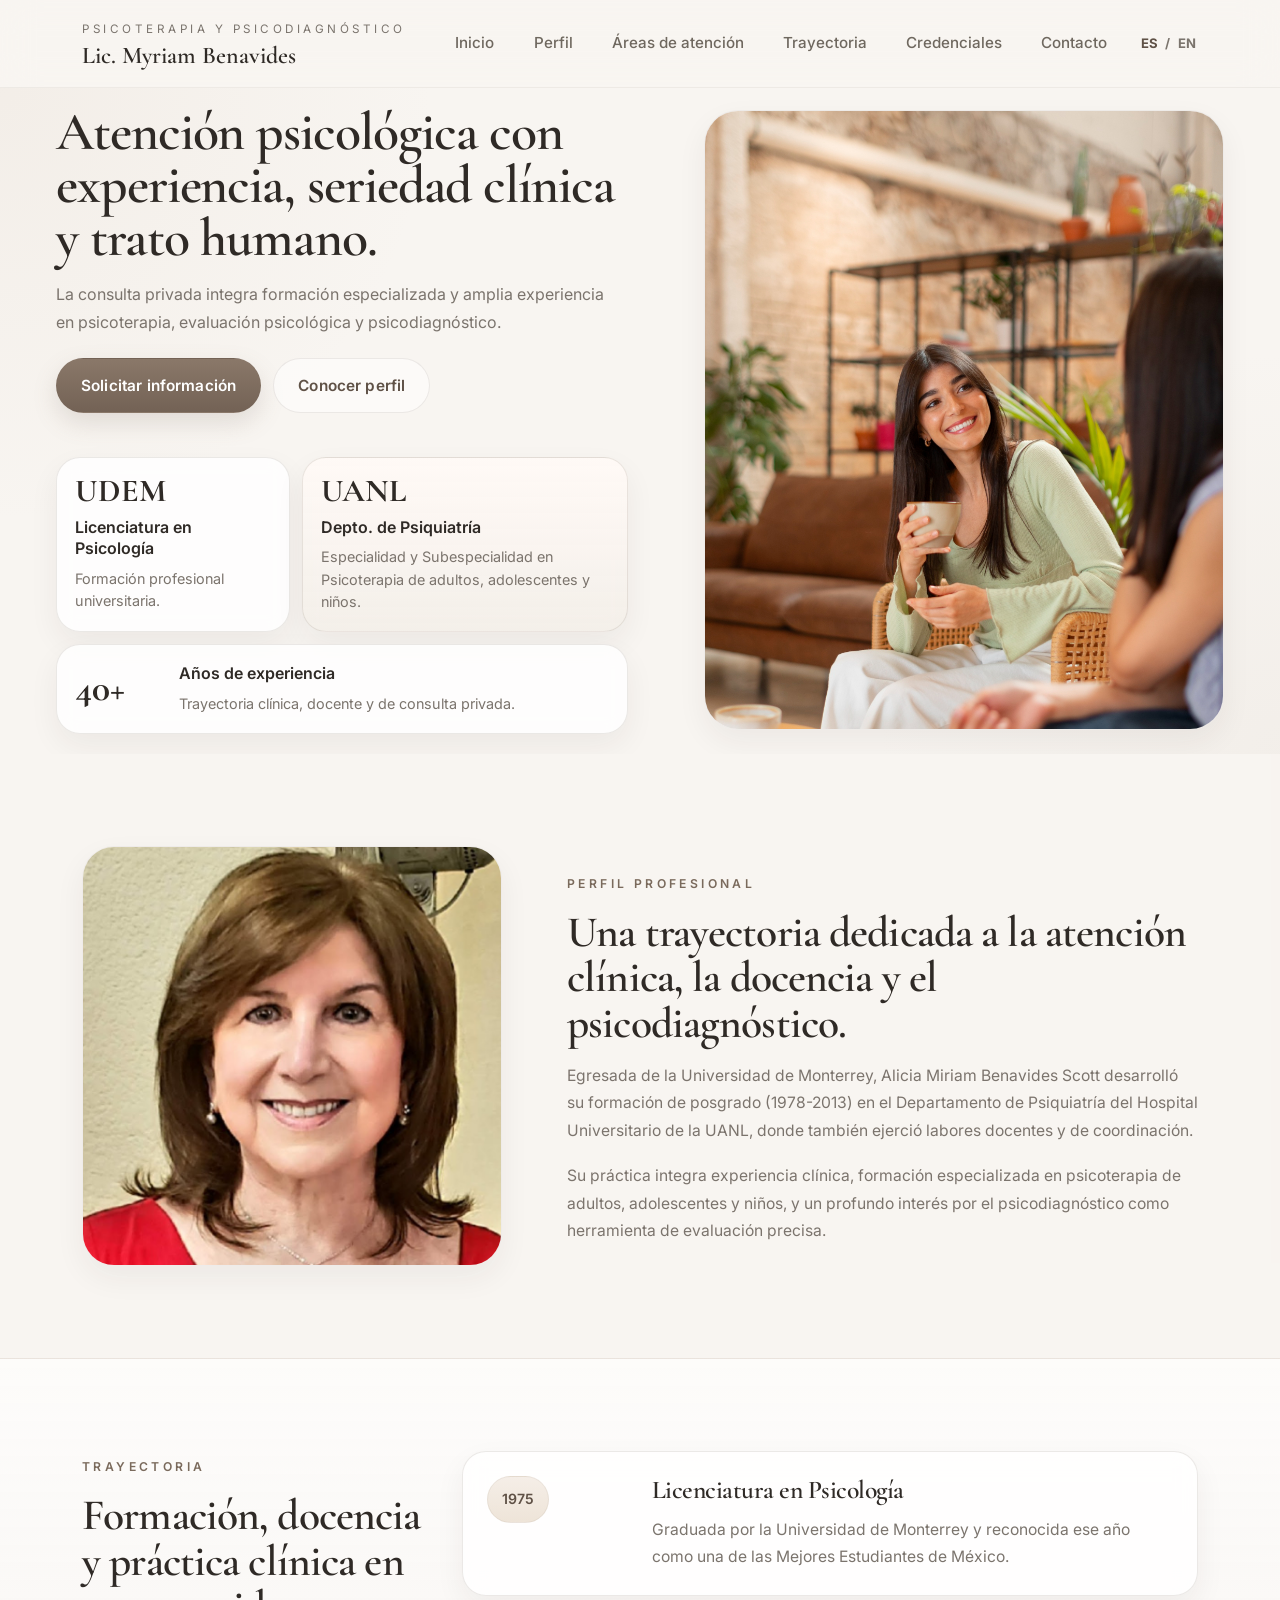
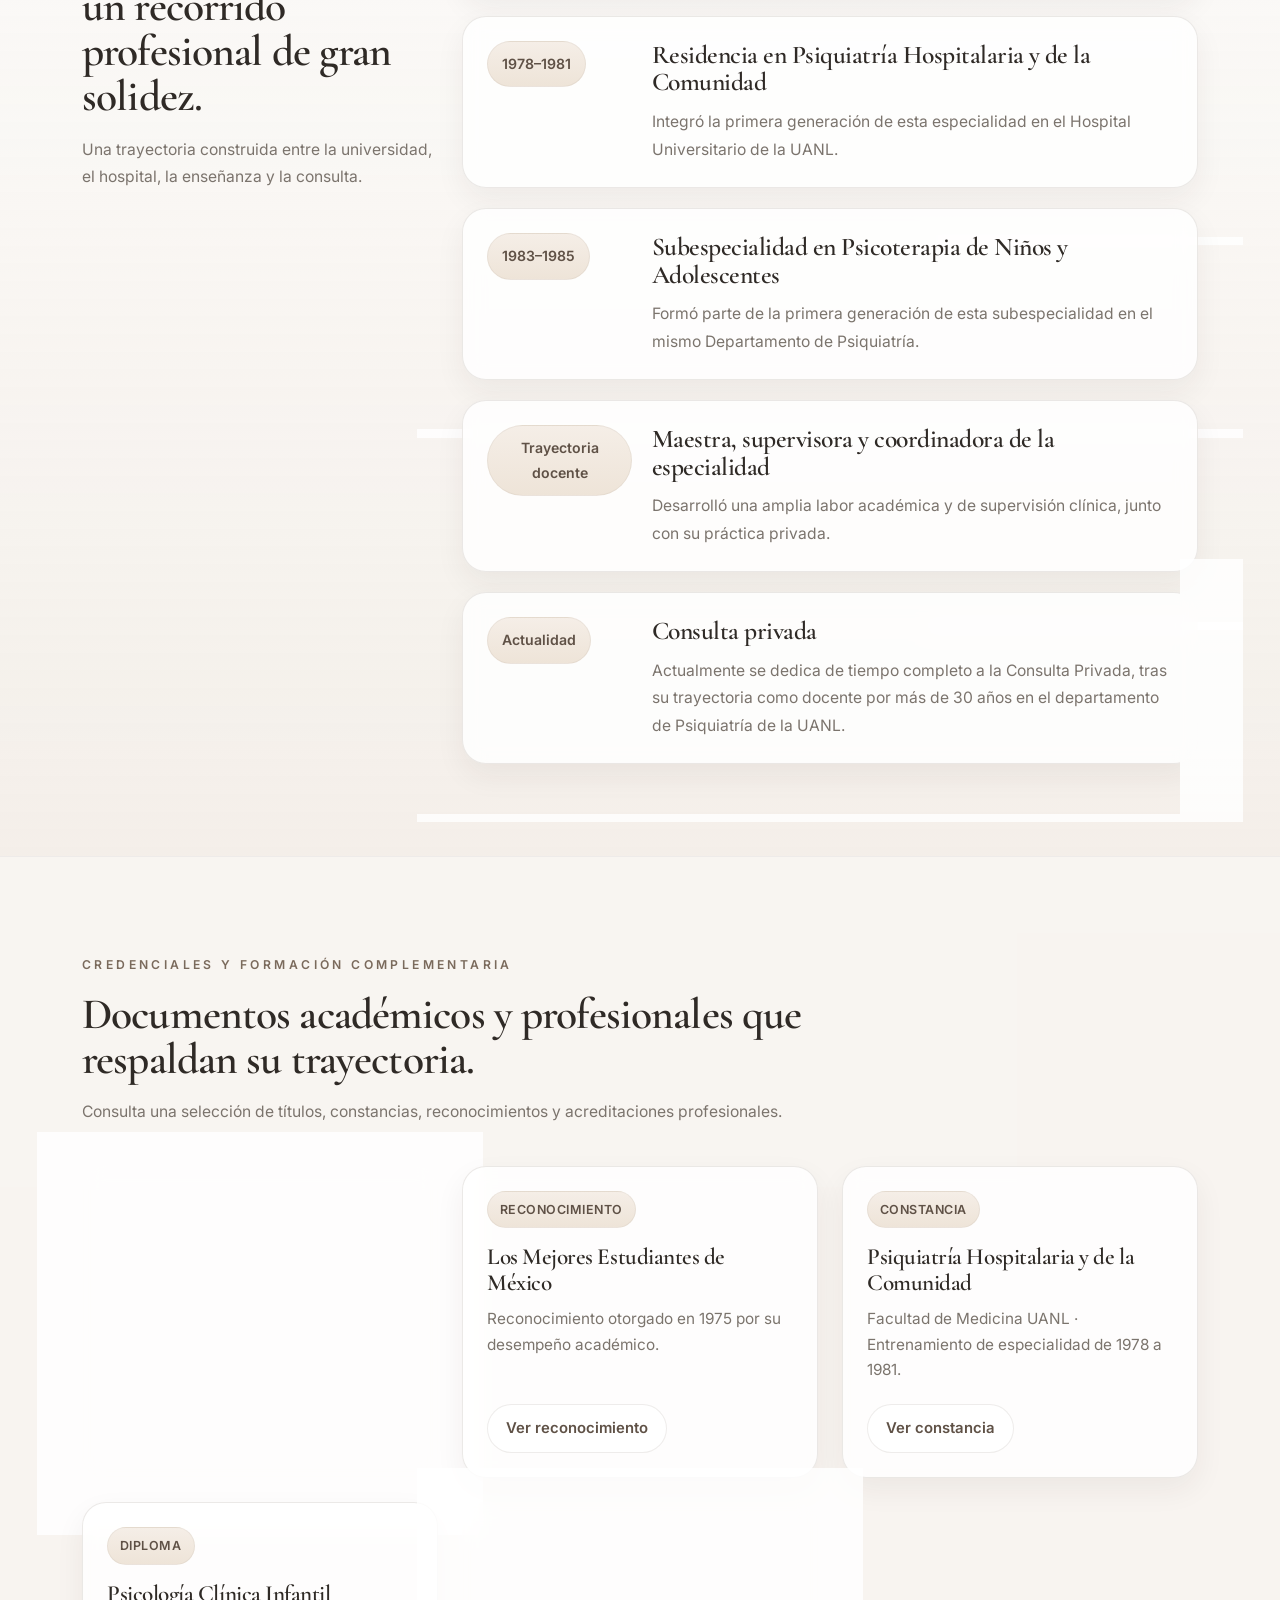
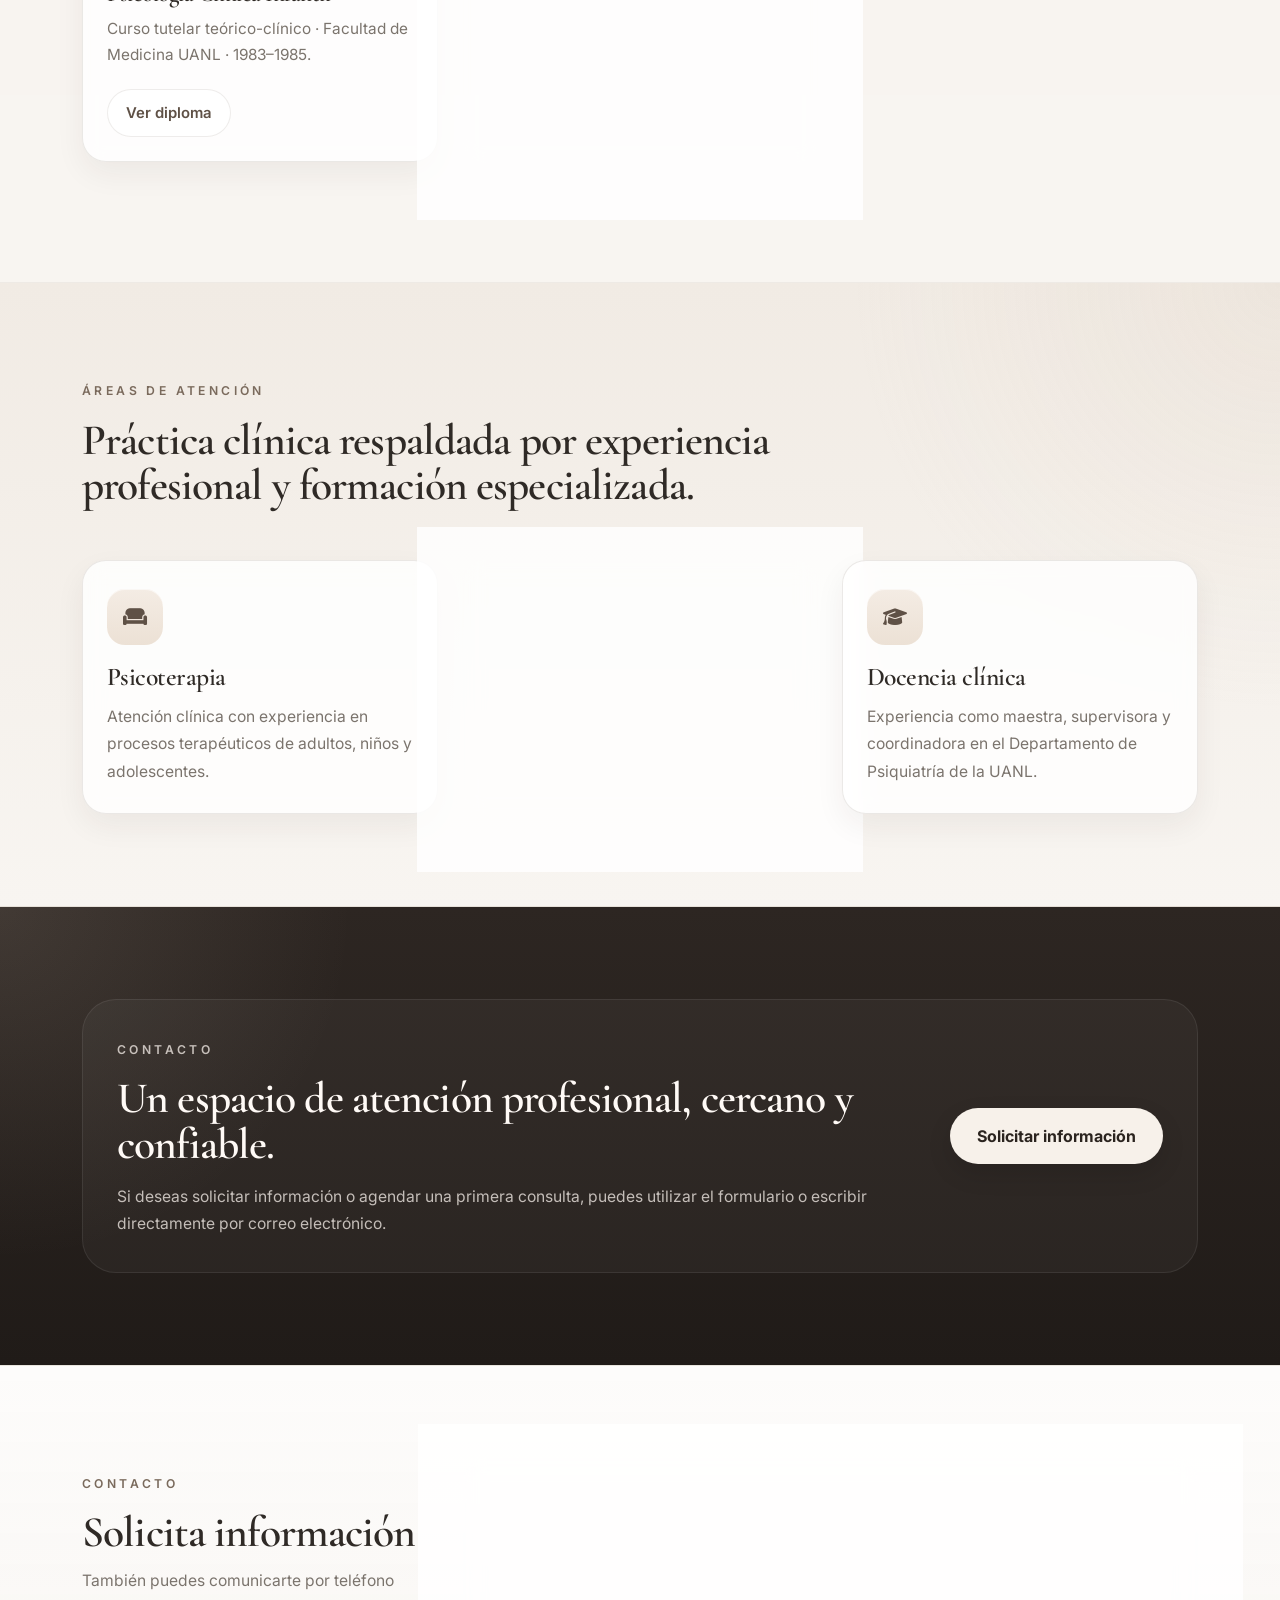
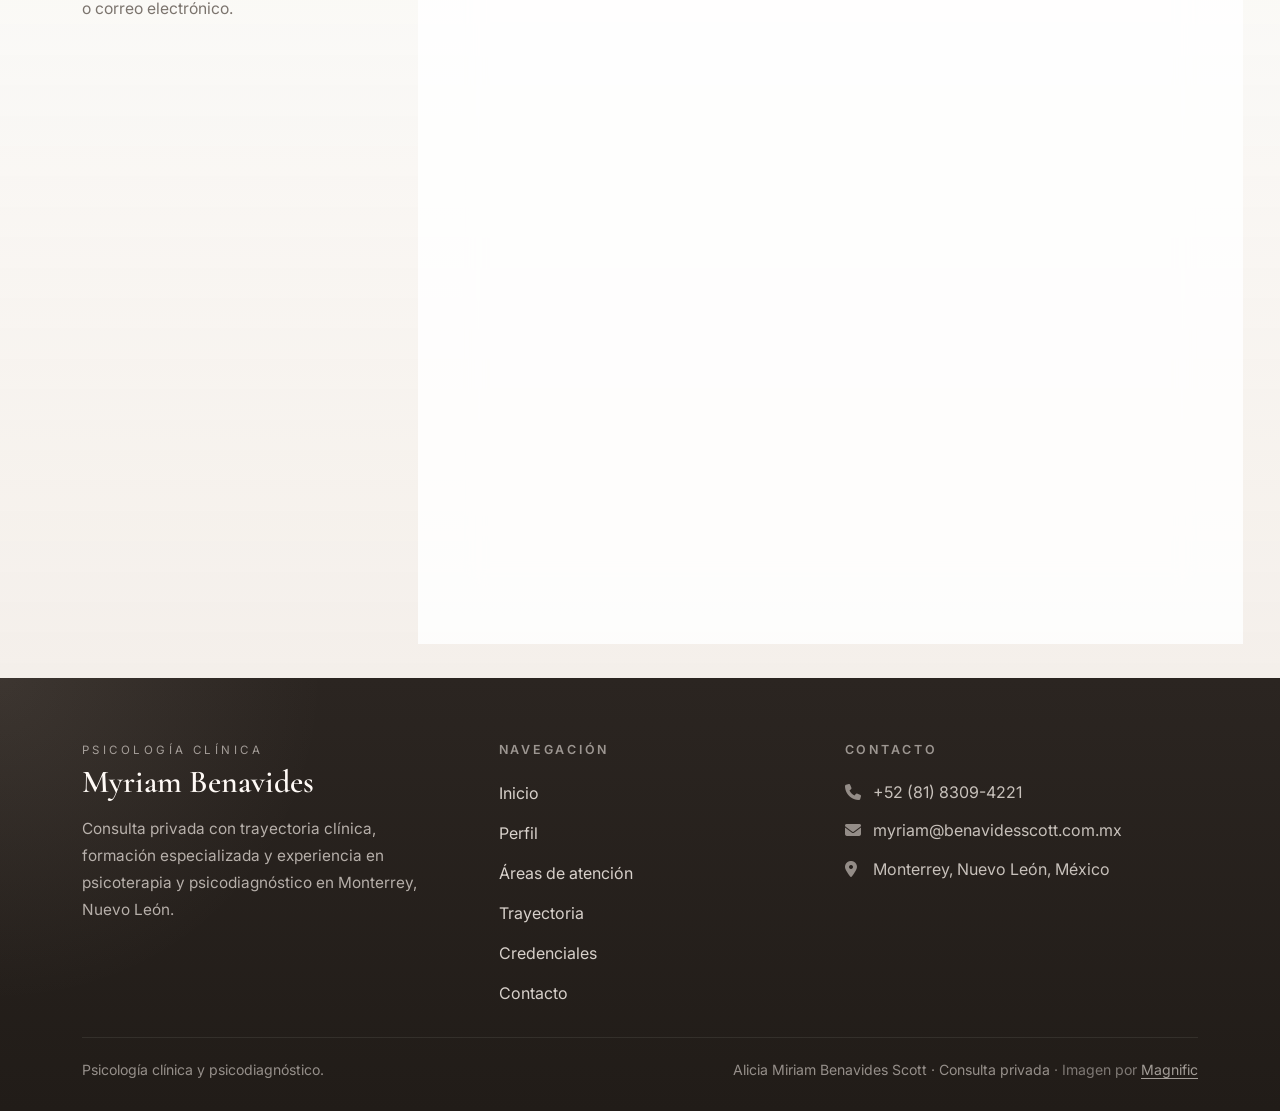
==== commit 956cc64c: "Se añadió traducción del sitio" ====
--- a/index.html
+++ b/index.html
@@ -6,19 +6,14 @@
     <meta name="viewport" content="width=device-width, initial-scale=1.0" />
     <title>Myriam Benavides | Psicoterapia y Psicodiagnóstico</title>
 
-    <!-- Google Fonts -->
     <link rel="preconnect" href="https://fonts.googleapis.com" />
     <link rel="preconnect" href="https://fonts.gstatic.com" crossorigin />
     <link
         href="https://fonts.googleapis.com/css2?family=Cormorant+Garamond:wght@500;600;700&family=Inter:wght@400;500;600;700;800&display=swap"
         rel="stylesheet" />
 
-    <!-- Bootstrap -->
     <link href="https://cdn.jsdelivr.net/npm/bootstrap@5.3.3/dist/css/bootstrap.min.css" rel="stylesheet" />
-
-    <!-- Font Awesome -->
     <link rel="stylesheet" href="https://cdnjs.cloudflare.com/ajax/libs/font-awesome/6.5.2/css/all.min.css" />
-
     <link rel="stylesheet" href="style.css" />
 </head>
 
@@ -27,7 +22,7 @@
         <nav class="navbar navbar-expand-lg">
             <div class="container">
                 <a href="#inicio" class="navbar-brand brand">
-                    <small>Psicoterapia y Psicodiagnóstico</small>
+                    <small data-i18n="brand_small">Psicoterapia y Psicodiagnóstico</small>
                     <strong>Lic. Myriam Benavides</strong>
                 </a>
 
@@ -38,51 +33,54 @@
 
                 <div class="collapse navbar-collapse justify-content-lg-end" id="mainNav">
                     <ul class="navbar-nav nav-links">
-                        <li class="nav-item"><a class="nav-link" href="#inicio">Inicio</a></li>
-                        <li class="nav-item"><a class="nav-link" href="#perfil">Perfil</a></li>
-                        <li class="nav-item"><a class="nav-link" href="#areas">Áreas de atención</a></li>
-                        <li class="nav-item"><a class="nav-link" href="#trayectoria">Trayectoria</a></li>
-                        <li class="nav-item"><a class="nav-link" href="#credenciales">Credenciales</a></li>
-                        <li class="nav-item"><a class="nav-link" href="#contacto">Contacto</a></li>
+                        <li class="nav-item"><a class="nav-link" href="#inicio" data-i18n="nav_home">Inicio</a></li>
+                        <li class="nav-item"><a class="nav-link" href="#perfil" data-i18n="nav_profile">Perfil</a></li>
+                        <li class="nav-item"><a class="nav-link" href="#areas" data-i18n="nav_areas">Áreas de atención</a></li>
+                        <li class="nav-item"><a class="nav-link" href="#trayectoria" data-i18n="nav_journey">Trayectoria</a></li>
+                        <li class="nav-item"><a class="nav-link" href="#credenciales" data-i18n="nav_credentials">Credenciales</a></li>
+                        <li class="nav-item"><a class="nav-link" href="#contacto" data-i18n="nav_contact">Contacto</a></li>
                     </ul>
+
+                    <div class="language-switch ms-lg-3 mt-3 mt-lg-0">
+                        <button type="button" class="lang-btn active" data-lang="es">ES</button>
+                        <span>/</span>
+                        <button type="button" class="lang-btn" data-lang="en">EN</button>
+                    </div>
                 </div>
             </div>
         </nav>
     </header>
 
     <main>
-        <!-- Hero -->
         <section class="hero-section section-hero" id="inicio">
             <div class="container">
                 <div class="row hero-row g-4 hero-full">
                     <div class="col-lg-6">
                         <div class="hero-text reveal">
-                            <h1>
-                                Atención psicológica con experiencia, seriedad clínica y trato humano.
-                            </h1>
-
-                            <p class="hero-description">
+                            <h1 data-i18n="hero_title">Atención psicológica con experiencia, seriedad clínica y trato humano.</h1>
+
+                            <p class="hero-description" data-i18n="hero_description">
                                 La consulta privada integra formación especializada y amplia experiencia
                                 en psicoterapia, evaluación psicológica y psicodiagnóstico.
                             </p>
 
                             <div class="actions">
-                                <a href="#contacto" class="btn custom-btn btn-primary-custom">Solicitar información</a>
-                                <a href="#perfil" class="btn custom-btn btn-secondary-custom">Conocer perfil</a>
+                                <a href="#contacto" class="btn custom-btn btn-primary-custom" data-i18n="hero_primary">Solicitar información</a>
+                                <a href="#perfil" class="btn custom-btn btn-secondary-custom" data-i18n="hero_secondary">Conocer perfil</a>
                             </div>
 
                             <div class="stats-showcase reveal">
                                 <div class="stats-top-row">
                                     <article class="custom-card stat-card stat-card-compact">
-                                        <strong>UDEM</strong>
-                                        <span>Licenciatura en Psicología</span>
-                                        <p>Formación profesional universitaria.</p>
+                                        <strong data-i18n="stat_udem_title">UDEM</strong>
+                                        <span data-i18n="stat_udem_subtitle">Licenciatura en Psicología</span>
+                                        <p data-i18n="stat_udem_text">Formación profesional universitaria.</p>
                                     </article>
 
                                     <article class="custom-card stat-card stat-card-featured">
-                                        <strong>UANL</strong>
-                                        <span>Depto. de Psiquiatría</span>
-                                        <p>
+                                        <strong data-i18n="stat_uanl_title">UANL</strong>
+                                        <span data-i18n="stat_uanl_subtitle">Depto. de Psiquiatría</span>
+                                        <p data-i18n="stat_uanl_text">
                                             Especialidad y Subespecialidad en Psicoterapia de adultos,
                                             adolescentes y niños.
                                         </p>
@@ -90,10 +88,10 @@
                                 </div>
 
                                 <article class="custom-card stat-card stat-card-wide">
-                                    <strong>40+</strong>
+                                    <strong data-i18n="stat_years_title">40+</strong>
                                     <div>
-                                        <span>Años de experiencia</span>
-                                        <p>Trayectoria clínica, docente y de consulta privada.</p>
+                                        <span data-i18n="stat_years_subtitle">Años de experiencia</span>
+                                        <p data-i18n="stat_years_text">Trayectoria clínica, docente y de consulta privada.</p>
                                     </div>
                                 </article>
                             </div>
@@ -109,7 +107,6 @@
             </div>
         </section>
 
-        <!-- Semblanza -->
         <section class="section-padding section-plain" id="perfil">
             <div class="container">
                 <div class="row g-4 align-items-center">
@@ -122,17 +119,17 @@
 
                     <div class="col-lg-7">
                         <div class="reveal">
-                            <span class="eyebrow">Perfil profesional</span>
-                            <h2>Una trayectoria dedicada a la atención clínica, la docencia y el psicodiagnóstico.</h2>
-                            <p>
+                            <span class="eyebrow" data-i18n="profile_eyebrow">Perfil profesional</span>
+                            <h2 data-i18n="profile_title">Una trayectoria dedicada a la atención clínica, la docencia y el psicodiagnóstico.</h2>
+                            <p data-i18n="profile_text_1">
                                 Egresada de la Universidad de Monterrey, Alicia Miriam Benavides Scott desarrolló su
                                 formación de posgrado (1978-2013) en el Departamento de Psiquiatría del Hospital
                                 Universitario de la UANL, donde también ejerció labores docentes y de coordinación.
                             </p>
-                            <p>
+                            <p data-i18n="profile_text_2">
                                 Su práctica integra experiencia clínica, formación especializada en psicoterapia de
-                                adultos, adolescentes y niños, y un
-                                profundo interés por el psicodiagnóstico como herramienta de evaluación precisa.
+                                adultos, adolescentes y niños, y un profundo interés por el psicodiagnóstico como
+                                herramienta de evaluación precisa.
                             </p>
                         </div>
                     </div>
@@ -140,17 +137,15 @@
             </div>
         </section>
 
-        <!-- Trayectoria -->
         <section class="section-padding section-surface" id="trayectoria">
             <div class="container">
                 <div class="row g-4">
                     <div class="col-lg-4">
                         <div class="reveal">
-                            <span class="eyebrow">Trayectoria</span>
-                            <h2>Formación, docencia y práctica clínica en un recorrido profesional de gran solidez.</h2>
-                            <p>
-                                Una trayectoria construida entre la universidad, el hospital, la enseñanza y la
-                                consulta.
+                            <span class="eyebrow" data-i18n="journey_eyebrow">Trayectoria</span>
+                            <h2 data-i18n="journey_title">Formación, docencia y práctica clínica en un recorrido profesional de gran solidez.</h2>
+                            <p data-i18n="journey_text">
+                                Una trayectoria construida entre la universidad, el hospital, la enseñanza y la consulta.
                             </p>
                         </div>
                     </div>
@@ -163,8 +158,8 @@
                                         <span class="timeline-year">1975</span>
                                     </div>
                                     <div>
-                                        <h3>Licenciatura en Psicología</h3>
-                                        <p>
+                                        <h3 data-i18n="timeline_1975_title">Licenciatura en Psicología</h3>
+                                        <p data-i18n="timeline_1975_text">
                                             Graduada por la Universidad de Monterrey y reconocida ese año como una de
                                             las Mejores Estudiantes de México.
                                         </p>
@@ -178,8 +173,8 @@
                                         <span class="timeline-year">1978–1981</span>
                                     </div>
                                     <div>
-                                        <h3>Residencia en Psiquiatría Hospitalaria y de la Comunidad</h3>
-                                        <p>
+                                        <h3 data-i18n="timeline_1978_title">Residencia en Psiquiatría Hospitalaria y de la Comunidad</h3>
+                                        <p data-i18n="timeline_1978_text">
                                             Integró la primera generación de esta especialidad en el Hospital
                                             Universitario de la UANL.
                                         </p>
@@ -193,8 +188,8 @@
                                         <span class="timeline-year">1983–1985</span>
                                     </div>
                                     <div>
-                                        <h3>Subespecialidad en Psicoterapia de Niños y Adolescentes</h3>
-                                        <p>
+                                        <h3 data-i18n="timeline_1983_title">Subespecialidad en Psicoterapia de Niños y Adolescentes</h3>
+                                        <p data-i18n="timeline_1983_text">
                                             Formó parte de la primera generación de esta subespecialidad en el mismo
                                             Departamento de Psiquiatría.
                                         </p>
@@ -205,11 +200,11 @@
                             <article class="card custom-card timeline-item reveal">
                                 <div class="timeline-row">
                                     <div class="timeline-year-wrap">
-                                        <span class="timeline-year">Trayectoria docente</span>
+                                        <span class="timeline-year" data-i18n="timeline_teaching_year">Trayectoria docente</span>
                                     </div>
                                     <div>
-                                        <h3>Maestra, supervisora y coordinadora de la especialidad</h3>
-                                        <p>
+                                        <h3 data-i18n="timeline_teaching_title">Maestra, supervisora y coordinadora de la especialidad</h3>
+                                        <p data-i18n="timeline_teaching_text">
                                             Desarrolló una amplia labor académica y de supervisión clínica, junto con su
                                             práctica privada.
                                         </p>
@@ -220,11 +215,11 @@
                             <article class="card custom-card timeline-item reveal">
                                 <div class="timeline-row">
                                     <div class="timeline-year-wrap">
-                                        <span class="timeline-year">Actualidad</span>
+                                        <span class="timeline-year" data-i18n="timeline_today_year">Actualidad</span>
                                     </div>
                                     <div>
-                                        <h3>Consulta privada</h3>
-                                        <p>
+                                        <h3 data-i18n="timeline_today_title">Consulta privada</h3>
+                                        <p data-i18n="timeline_today_text">
                                             Actualmente se dedica de tiempo completo a la Consulta Privada, tras su
                                             trayectoria como docente por más de 30 años en el departamento de
                                             Psiquiatría de la UANL.
@@ -238,13 +233,12 @@
             </div>
         </section>
 
-        <!-- Credenciales -->
         <section class="section-padding section-plain" id="credenciales">
             <div class="container">
                 <div class="section-heading reveal diploma-heading">
-                    <span class="eyebrow">Credenciales y formación complementaria</span>
-                    <h2>Documentos académicos y profesionales que respaldan su trayectoria.</h2>
-                    <p>
+                    <span class="eyebrow" data-i18n="credentials_eyebrow">Credenciales y formación complementaria</span>
+                    <h2 data-i18n="credentials_title">Documentos académicos y profesionales que respaldan su trayectoria.</h2>
+                    <p data-i18n="credentials_text">
                         Consulta una selección de títulos, constancias, reconocimientos y acreditaciones profesionales.
                     </p>
                 </div>
@@ -253,12 +247,12 @@
                     <div class="col-md-6 col-xl-4">
                         <article class="card custom-card diploma-card reveal h-100">
                             <div class="diploma-card-body">
-                                <span class="diploma-tag">Título profesional</span>
-                                <h3>Licenciatura en Psicología</h3>
-                                <p>Universidad de Monterrey · 24 de noviembre de 1975.</p>
+                                <span class="diploma-tag" data-i18n="credential_1_tag">Título profesional</span>
+                                <h3 data-i18n="credential_1_title">Licenciatura en Psicología</h3>
+                                <p data-i18n="credential_1_text">Universidad de Monterrey · 24 de noviembre de 1975.</p>
                             </div>
                             <a href="docs/titulo-licenciatura-udem.pdf" target="_blank" rel="noopener"
-                                class="btn diploma-link">
+                                class="btn diploma-link" data-i18n="view_document">
                                 Ver documento
                             </a>
                         </article>
@@ -267,12 +261,12 @@
                     <div class="col-md-6 col-xl-4">
                         <article class="card custom-card diploma-card reveal h-100">
                             <div class="diploma-card-body">
-                                <span class="diploma-tag">Reconocimiento</span>
-                                <h3>Los Mejores Estudiantes de México</h3>
-                                <p>Reconocimiento otorgado en 1975 por su desempeño académico.</p>
+                                <span class="diploma-tag" data-i18n="credential_2_tag">Reconocimiento</span>
+                                <h3 data-i18n="credential_2_title">Los Mejores Estudiantes de México</h3>
+                                <p data-i18n="credential_2_text">Reconocimiento otorgado en 1975 por su desempeño académico.</p>
                             </div>
                             <a href="docs/reconocimiento-mejor-estudiante-1975.pdf" target="_blank" rel="noopener"
-                                class="btn diploma-link">
+                                class="btn diploma-link" data-i18n="view_recognition">
                                 Ver reconocimiento
                             </a>
                         </article>
@@ -281,12 +275,12 @@
                     <div class="col-md-6 col-xl-4">
                         <article class="card custom-card diploma-card reveal h-100">
                             <div class="diploma-card-body">
-                                <span class="diploma-tag">Constancia</span>
-                                <h3>Psiquiatría Hospitalaria y de la Comunidad</h3>
-                                <p>Facultad de Medicina UANL · Entrenamiento de especialidad de 1978 a 1981.</p>
+                                <span class="diploma-tag" data-i18n="credential_3_tag">Constancia</span>
+                                <h3 data-i18n="credential_3_title">Psiquiatría Hospitalaria y de la Comunidad</h3>
+                                <p data-i18n="credential_3_text">Facultad de Medicina UANL · Entrenamiento de especialidad de 1978 a 1981.</p>
                             </div>
                             <a href="docs/constancia-psiquiatria-hospitalaria.pdf" target="_blank" rel="noopener"
-                                class="btn diploma-link">
+                                class="btn diploma-link" data-i18n="view_certificate">
                                 Ver constancia
                             </a>
                         </article>
@@ -295,12 +289,12 @@
                     <div class="col-md-6 col-xl-4">
                         <article class="card custom-card diploma-card reveal h-100">
                             <div class="diploma-card-body">
-                                <span class="diploma-tag">Diploma</span>
-                                <h3>Psicología Clínica Infantil</h3>
-                                <p>Curso tutelar teórico-clínico · Facultad de Medicina UANL · 1983–1985.</p>
+                                <span class="diploma-tag" data-i18n="credential_4_tag">Diploma</span>
+                                <h3 data-i18n="credential_4_title">Psicología Clínica Infantil</h3>
+                                <p data-i18n="credential_4_text">Curso tutelar teórico-clínico · Facultad de Medicina UANL · 1983–1985.</p>
                             </div>
                             <a href="docs/diploma-psicologia-clinica-infantil.pdf" target="_blank" rel="noopener"
-                                class="btn diploma-link">
+                                class="btn diploma-link" data-i18n="view_diploma">
                                 Ver diploma
                             </a>
                         </article>
@@ -309,12 +303,12 @@
                     <div class="col-md-6 col-xl-4">
                         <article class="card custom-card diploma-card reveal h-100">
                             <div class="diploma-card-body">
-                                <span class="diploma-tag">Cédula profesional</span>
-                                <h3>Especialidad registrada</h3>
-                                <p>Cédula profesional de especialidad No. 5524609.</p>
+                                <span class="diploma-tag" data-i18n="credential_5_tag">Cédula profesional</span>
+                                <h3 data-i18n="credential_5_title">Especialidad registrada</h3>
+                                <p data-i18n="credential_5_text">Cédula profesional de especialidad No. 5524609.</p>
                             </div>
                             <a href="docs/cedula-especialidad-5524609.pdf" target="_blank" rel="noopener"
-                                class="btn diploma-link">
+                                class="btn diploma-link" data-i18n="view_license">
                                 Ver cédula
                             </a>
                         </article>
@@ -323,12 +317,11 @@
             </div>
         </section>
 
-        <!-- Especialidades -->
         <section class="section-padding section-soft" id="areas">
             <div class="container">
                 <div class="section-heading reveal">
-                    <span class="eyebrow">Áreas de atención</span>
-                    <h2>Práctica clínica respaldada por experiencia profesional y formación especializada.</h2>
+                    <span class="eyebrow" data-i18n="areas_eyebrow">Áreas de atención</span>
+                    <h2 data-i18n="areas_title">Práctica clínica respaldada por experiencia profesional y formación especializada.</h2>
                 </div>
 
                 <div class="row g-4">
@@ -337,9 +330,8 @@
                             <div class="feature-icon">
                                 <i class="fa-solid fa-couch"></i>
                             </div>
-                            <h3>Psicoterapia</h3>
-                            <p>Atención clínica con experiencia en procesos terapéuticos de adultos, niños y
-                                adolescentes.</p>
+                            <h3 data-i18n="area_1_title">Psicoterapia</h3>
+                            <p data-i18n="area_1_text">Atención clínica con experiencia en procesos terapéuticos de adultos, niños y adolescentes.</p>
                         </article>
                     </div>
 
@@ -348,9 +340,8 @@
                             <div class="feature-icon">
                                 <i class="fa-solid fa-book-medical"></i>
                             </div>
-                            <h3>Psicodiagnóstico</h3>
-                            <p>Evaluación psicológica basada en pruebas especializadas y criterios clínicos precisos.
-                            </p>
+                            <h3 data-i18n="area_2_title">Psicodiagnóstico</h3>
+                            <p data-i18n="area_2_text">Evaluación psicológica basada en pruebas especializadas y criterios clínicos precisos.</p>
                         </article>
                     </div>
 
@@ -359,45 +350,41 @@
                             <div class="feature-icon">
                                 <i class="fa-solid fa-graduation-cap"></i>
                             </div>
-                            <h3>Docencia clínica</h3>
-                            <p>Experiencia como maestra, supervisora y coordinadora en el Departamento de Psiquiatría de
-                                la UANL.</p>
-                        </article>
-                    </div>
-                </div>
-            </div>
-        </section>
-
-        <!-- CTA -->
+                            <h3 data-i18n="area_3_title">Docencia clínica</h3>
+                            <p data-i18n="area_3_text">Experiencia como maestra, supervisora y coordinadora en el Departamento de Psiquiatría de la UANL.</p>
+                        </article>
+                    </div>
+                </div>
+            </div>
+        </section>
+
         <section class="section-padding cta-section">
             <div class="container">
                 <div class="card cta-wrap reveal">
                     <div>
-                        <span class="eyebrow">Contacto</span>
-                        <h2>Un espacio de atención profesional, cercano y confiable.</h2>
-                        <p>
+                        <span class="eyebrow" data-i18n="cta_eyebrow">Contacto</span>
+                        <h2 data-i18n="cta_title">Un espacio de atención profesional, cercano y confiable.</h2>
+                        <p data-i18n="cta_text">
                             Si deseas solicitar información o agendar una primera consulta, puedes utilizar el
-                            formulario
-                            o escribir directamente por correo electrónico.
+                            formulario o escribir directamente por correo electrónico.
                         </p>
                     </div>
 
                     <div class="cta-action">
-                        <a href="#contacto" class="btn cta-btn">Solicitar información</a>
-                    </div>
-                </div>
-            </div>
-        </section>
-
-        <!-- Contacto -->
+                        <a href="#contacto" class="btn cta-btn" data-i18n="cta_button">Solicitar información</a>
+                    </div>
+                </div>
+            </div>
+        </section>
+
         <section class="section-padding section-contact" id="contacto">
             <div class="container">
                 <div class="row g-4 align-items-start contact-layout">
                     <div class="col-lg-4">
                         <div class="reveal contact-intro">
-                            <span class="eyebrow">Contacto</span>
-                            <h2>Solicita información</h2>
-                            <p>
+                            <span class="eyebrow" data-i18n="contact_eyebrow">Contacto</span>
+                            <h2 data-i18n="contact_title">Solicita información</h2>
+                            <p data-i18n="contact_text">
                                 También puedes comunicarte por teléfono o correo electrónico.
                             </p>
                         </div>
@@ -408,26 +395,27 @@
                             <div class="row g-4">
                                 <div class="col-12">
                                     <div class="mock-form">
-                                        <span class="eyebrow">Formulario de contacto</span>
+                                        <span class="eyebrow" data-i18n="form_eyebrow">Formulario de contacto</span>
 
                                         <form id="contactForm" action="contacto.php" method="POST" novalidate>
                                             <input type="text" name="website" class="hp-field" tabindex="-1" autocomplete="off" />
-
                                             <input type="hidden" name="form_started_at" id="formStartedAt" />
+                                            <input type="hidden" name="idioma" id="formLanguage" value="es" />
 
                                             <input class="form-field" type="text" name="nombre"
-                                                placeholder="Nombre completo" />
+                                                placeholder="Nombre completo" data-i18n-placeholder="form_name" />
 
                                             <input class="form-field" type="email" name="correo"
-                                                placeholder="Correo electrónico" />
+                                                placeholder="Correo electrónico" data-i18n-placeholder="form_email" />
 
                                             <input class="form-field" type="tel" name="telefono"
-                                                placeholder="Teléfono" />
+                                                placeholder="Teléfono" data-i18n-placeholder="form_phone" />
 
                                             <textarea class="form-field" name="motivo"
-                                                placeholder="Motivo de contacto"></textarea>
-
-                                            <button class="btn custom-btn btn-primary-custom w-100 mt-3" type="submit">
+                                                placeholder="Motivo de contacto" data-i18n-placeholder="form_reason"></textarea>
+
+                                            <button class="btn custom-btn btn-primary-custom w-100 mt-3" type="submit"
+                                                data-i18n="form_submit">
                                                 Enviar mensaje
                                             </button>
 
@@ -443,7 +431,7 @@
                                                 <i class="fa-solid fa-phone"></i>
                                             </span>
                                             <div>
-                                                <strong>Teléfono</strong>
+                                                <strong data-i18n="phone">Teléfono</strong>
                                                 <p>+52 (81) 8309-4221</p>
                                             </div>
                                         </div>
@@ -453,7 +441,7 @@
                                                 <i class="fa-solid fa-envelope"></i>
                                             </span>
                                             <div>
-                                                <strong>Correo electrónico</strong>
+                                                <strong data-i18n="email">Correo electrónico</strong>
                                                 <p>myriam@benavidesscott.com.mx</p>
                                             </div>
                                         </div>
@@ -472,30 +460,30 @@
             <div class="footer-main">
                 <div class="footer-brand-block">
                     <a href="#inicio" class="footer-brand">
-                        <small>Psicología clínica</small>
+                        <small data-i18n="footer_small">Psicología clínica</small>
                         <strong>Myriam Benavides</strong>
                     </a>
 
-                    <p class="footer-description">
+                    <p class="footer-description" data-i18n="footer_description">
                         Consulta privada con trayectoria clínica, formación especializada y experiencia en psicoterapia
                         y psicodiagnóstico en Monterrey, Nuevo León.
                     </p>
                 </div>
 
                 <div class="footer-column">
-                    <span class="footer-title">Navegación</span>
+                    <span class="footer-title" data-i18n="footer_nav">Navegación</span>
                     <ul class="footer-links">
-                        <li><a href="#inicio">Inicio</a></li>
-                        <li><a href="#perfil">Perfil</a></li>
-                        <li><a href="#areas">Áreas de atención</a></li>
-                        <li><a href="#trayectoria">Trayectoria</a></li>
-                        <li><a href="#credenciales">Credenciales</a></li>
-                        <li><a href="#contacto">Contacto</a></li>
+                        <li><a href="#inicio" data-i18n="nav_home">Inicio</a></li>
+                        <li><a href="#perfil" data-i18n="nav_profile">Perfil</a></li>
+                        <li><a href="#areas" data-i18n="nav_areas">Áreas de atención</a></li>
+                        <li><a href="#trayectoria" data-i18n="nav_journey">Trayectoria</a></li>
+                        <li><a href="#credenciales" data-i18n="nav_credentials">Credenciales</a></li>
+                        <li><a href="#contacto" data-i18n="nav_contact">Contacto</a></li>
                     </ul>
                 </div>
 
                 <div class="footer-column">
-                    <span class="footer-title">Contacto</span>
+                    <span class="footer-title" data-i18n="footer_contact">Contacto</span>
                     <ul class="footer-contact-list">
                         <li>
                             <i class="fa-solid fa-phone"></i>
@@ -514,12 +502,12 @@
             </div>
 
             <div class="footer-bottom">
-                <span>Psicología clínica y psicodiagnóstico.</span>
+                <span data-i18n="footer_bottom">Psicología clínica y psicodiagnóstico.</span>
 
                 <span>
-                    Alicia Miriam Benavides Scott · Consulta privada
+                    <span data-i18n="footer_credit">Alicia Miriam Benavides Scott · Consulta privada</span>
                     <span class="footer-credit">
-                        · Imagen por
+                        · <span data-i18n="image_credit">Imagen por</span>
                         <a href="https://magnific.com" target="_blank" rel="noopener">
                             Magnific
                         </a>
@@ -530,6 +518,7 @@
     </footer>
 
     <script src="https://cdn.jsdelivr.net/npm/bootstrap@5.3.3/dist/js/bootstrap.bundle.min.js"></script>
+    <script src="translations.js"></script>
     <script src="script.js"></script>
 </body>
 </html>
--- a/style.css
+++ b/style.css
@@ -1607,4 +1607,29 @@
   left: -9999px;
   opacity: 0;
   pointer-events: none;
+}
+
+.language-switch {
+  display: inline-flex;
+  align-items: center;
+  gap: 0.35rem;
+  color: var(--muted);
+  font-size: 0.82rem;
+  font-weight: 700;
+  letter-spacing: 0.08em;
+}
+
+.lang-btn {
+  border: 0;
+  background: transparent;
+  color: var(--muted);
+  padding: 0.25rem 0.1rem;
+  font: inherit;
+  cursor: pointer;
+  transition: color 0.25s ease;
+}
+
+.lang-btn:hover,
+.lang-btn.active {
+  color: var(--accent-dark);
 }
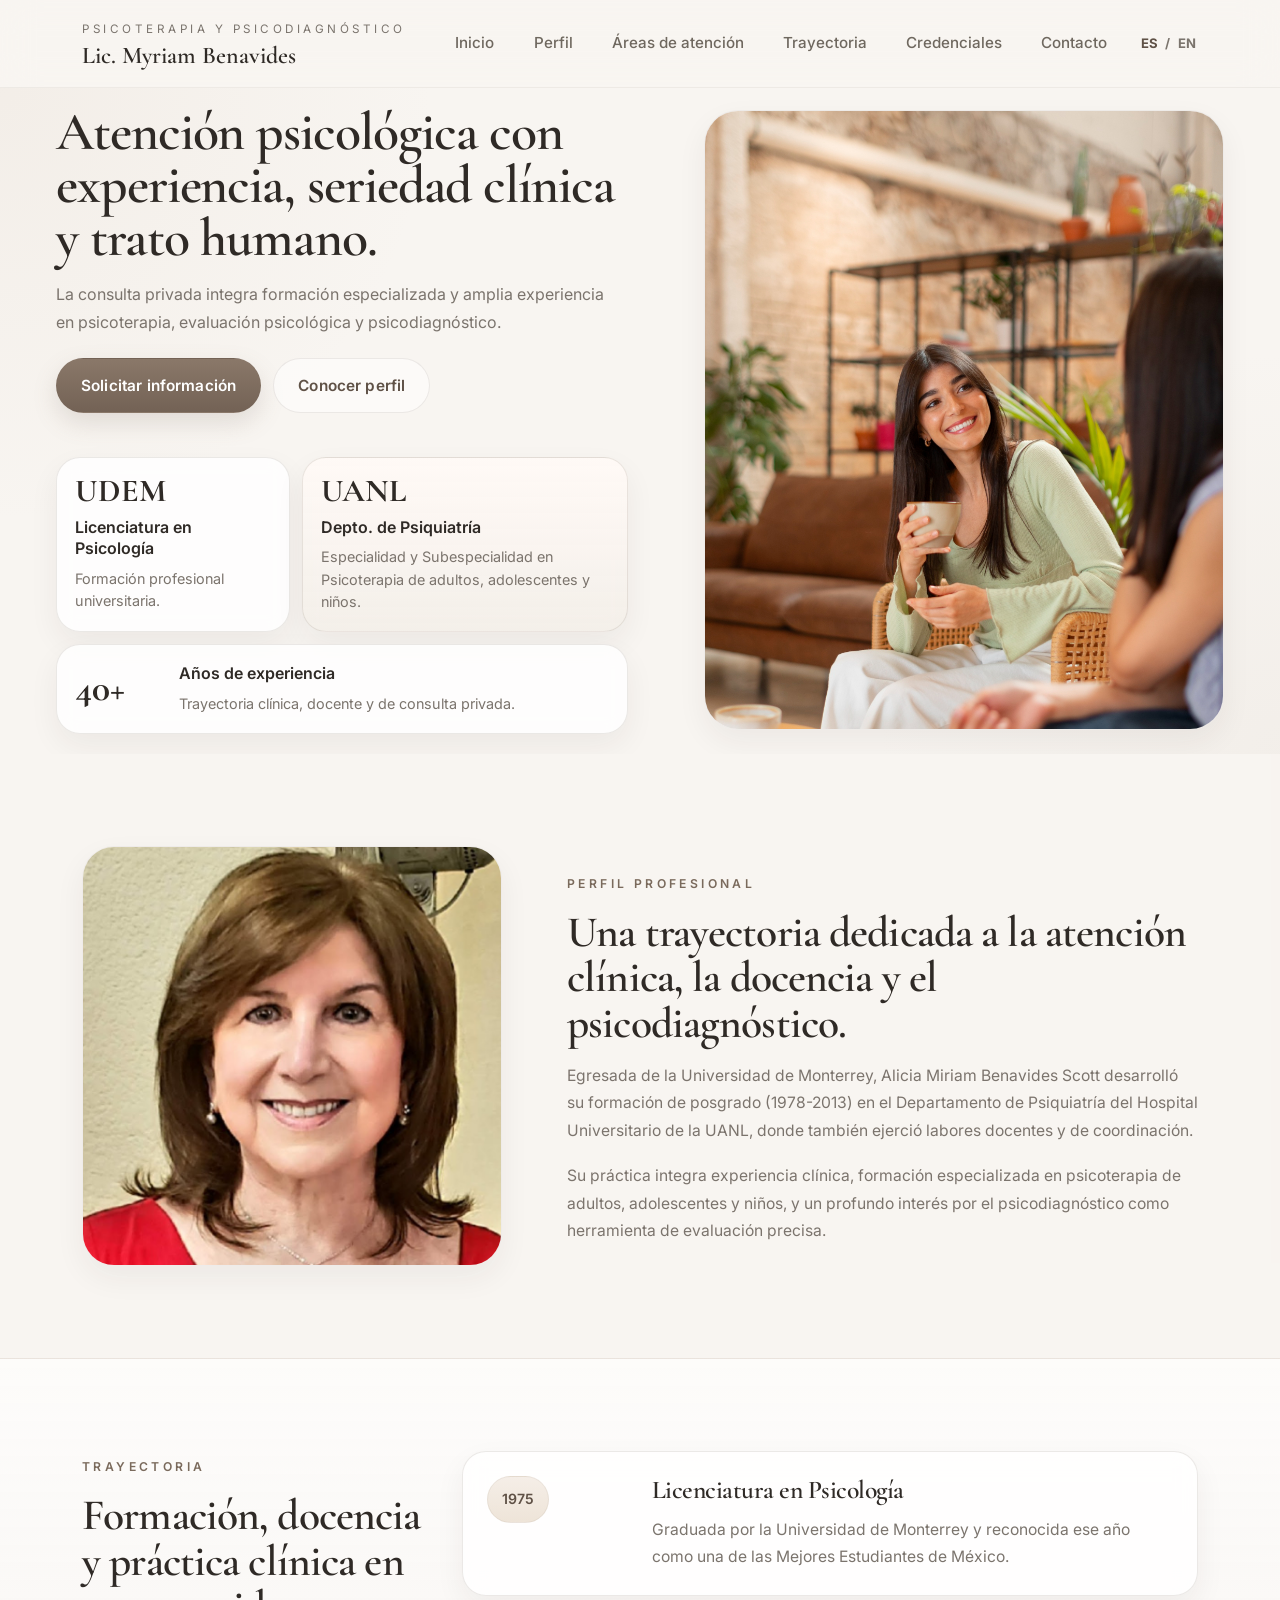
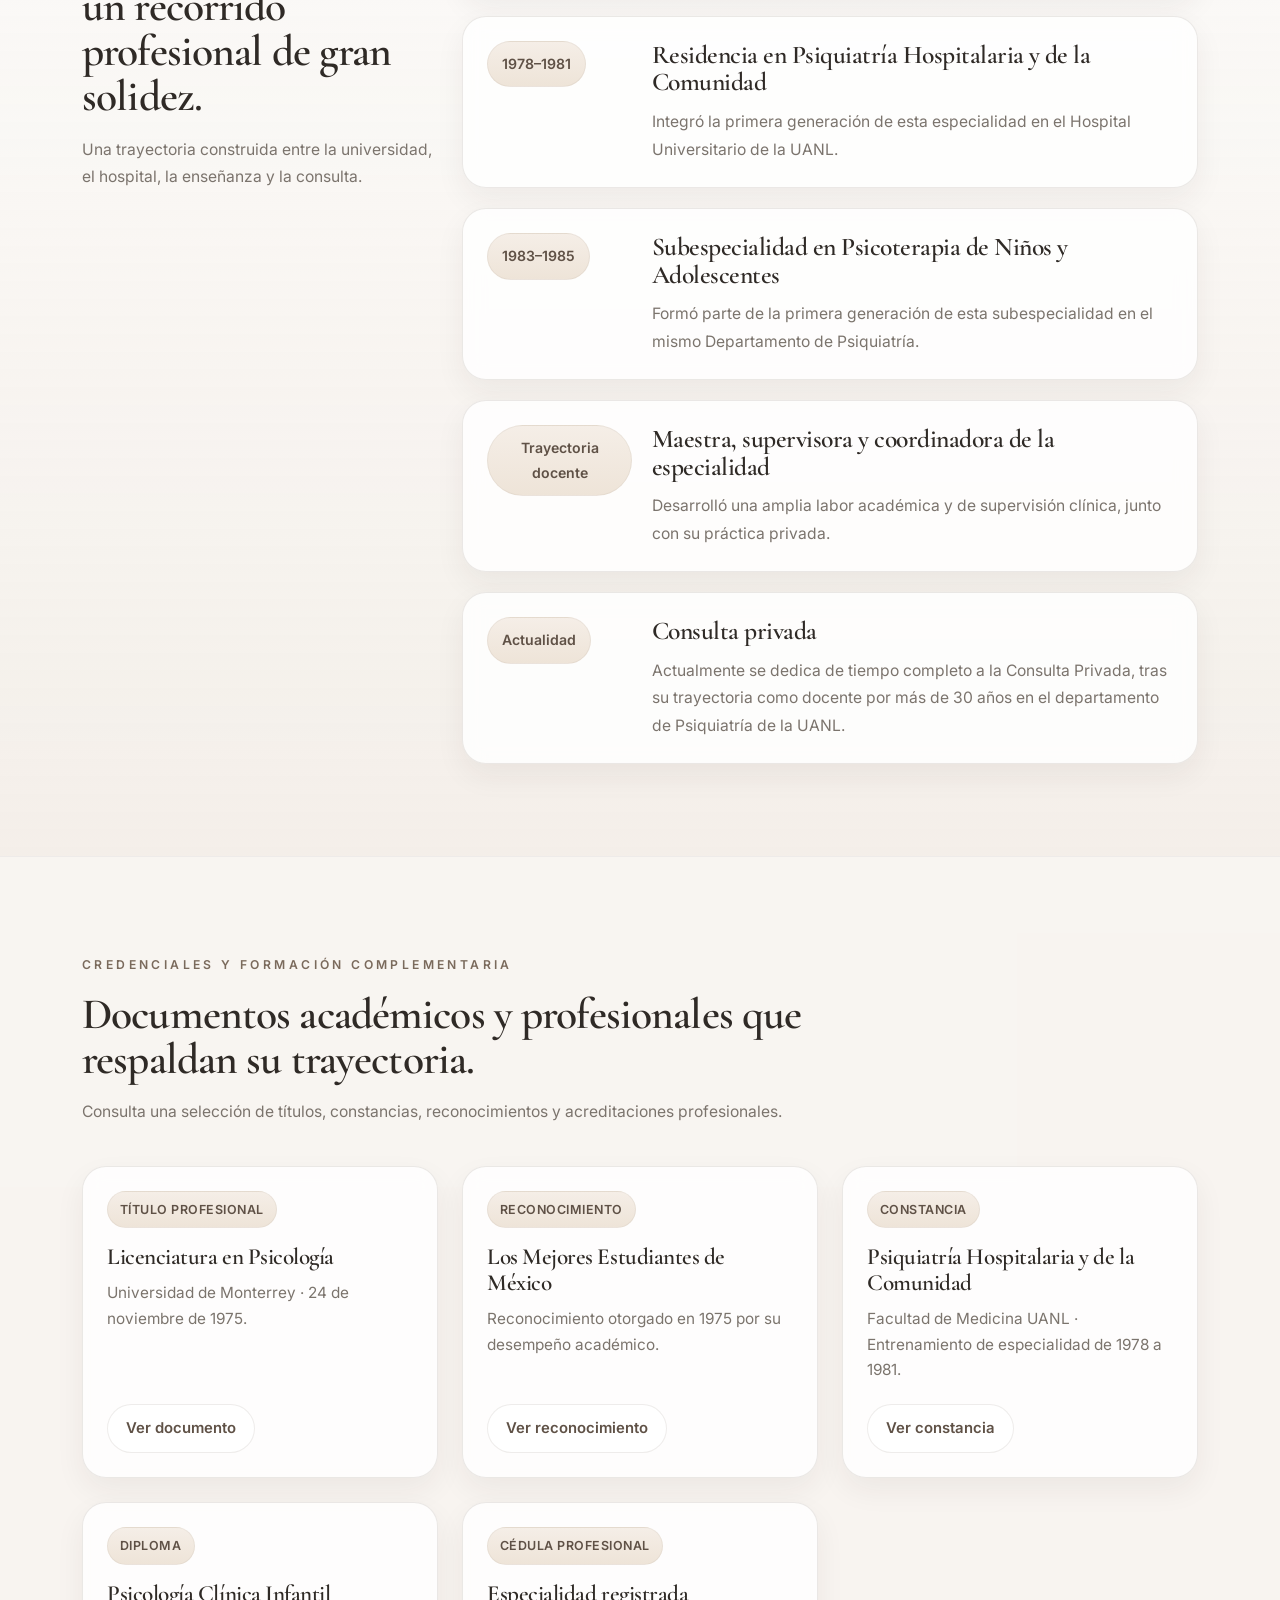
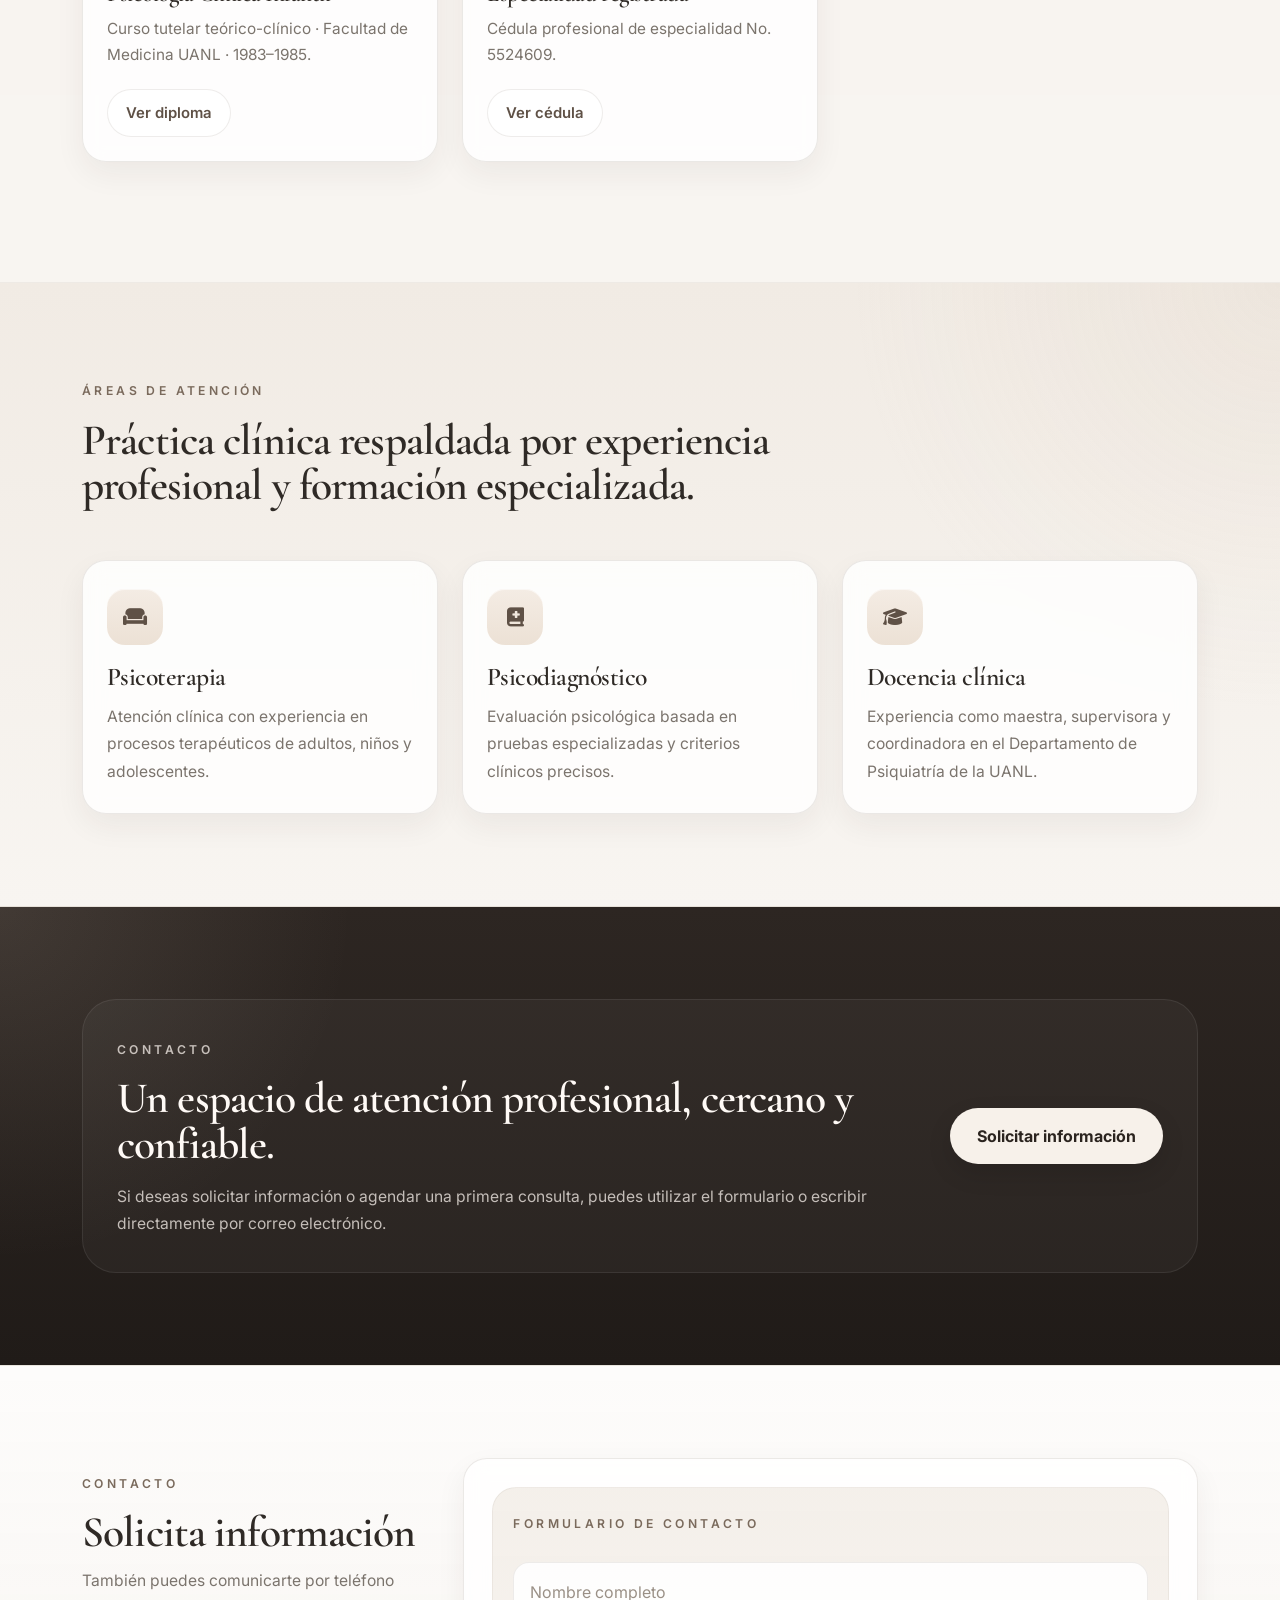
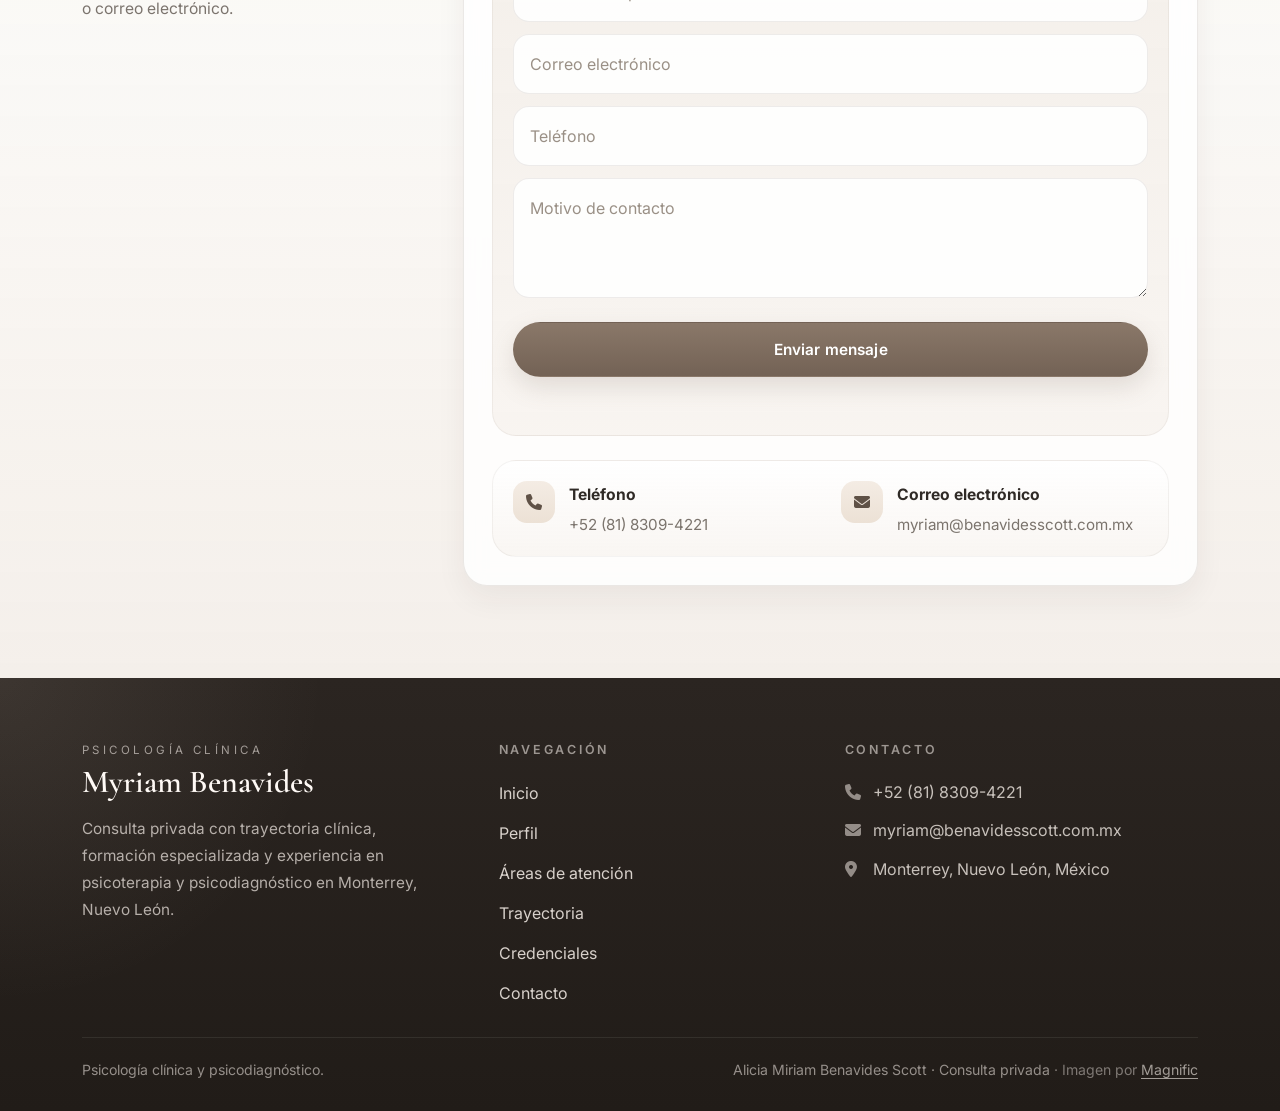
==== commit 699e6e2a: "Se ajustaron rutas para los archivos css y js" ====
--- a/index.html
+++ b/index.html
@@ -14,7 +14,7 @@
 
     <link href="https://cdn.jsdelivr.net/npm/bootstrap@5.3.3/dist/css/bootstrap.min.css" rel="stylesheet" />
     <link rel="stylesheet" href="https://cdnjs.cloudflare.com/ajax/libs/font-awesome/6.5.2/css/all.min.css" />
-    <link rel="stylesheet" href="style.css" />
+    <link rel="stylesheet" href="/css/style.css" />
 </head>
 
 <body>
@@ -518,7 +518,7 @@
     </footer>
 
     <script src="https://cdn.jsdelivr.net/npm/bootstrap@5.3.3/dist/js/bootstrap.bundle.min.js"></script>
-    <script src="translations.js"></script>
-    <script src="script.js"></script>
+    <script src="/js/translations.js"></script>
+    <script src="/js/script.js"></script>
 </body>
 </html>
--- a/css/style.css
+++ b/css/style.css
@@ -0,0 +1,1635 @@
+:root {
+  --bg: #f8f5f1;
+  --bg-soft: #f3eee8;
+  --bg-warm: #f1ebe4;
+  --surface: rgba(255, 255, 255, 0.82);
+  --surface-solid: #fffaf6;
+  --surface-soft: #f3eee8;
+  --text: #2f2a26;
+  --muted: #7b746d;
+  --line: rgba(116, 101, 88, 0.14);
+  --accent: #7a6a5c;
+  --accent-dark: #5f5146;
+  --dark: #1f1a17;
+  --cta-accent: #8a7869;
+  --shadow-xs: 0 6px 18px rgba(56, 40, 28, 0.04);
+  --shadow-sm: 0 12px 30px rgba(56, 40, 28, 0.06);
+  --shadow-md: 0 18px 50px rgba(56, 40, 28, 0.08);
+  --radius-lg: 24px;
+  --radius-md: 18px;
+  --header-height: 82px;
+  --hero-container-max: 1240px;
+  --container-pad: 2rem;
+}
+
+/* Base */
+* {
+  box-sizing: border-box;
+}
+
+html {
+  scroll-behavior: smooth;
+}
+
+body {
+  margin: 0;
+  font-family: "Inter", system-ui, -apple-system, BlinkMacSystemFont, "Segoe UI", sans-serif;
+  background: var(--bg);
+  color: var(--text);
+  line-height: 1.75;
+  -webkit-font-smoothing: antialiased;
+  text-rendering: optimizeLegibility;
+}
+
+img {
+  display: block;
+  max-width: 100%;
+}
+
+a {
+  color: inherit;
+  text-decoration: none;
+}
+
+p {
+  margin: 0;
+  color: var(--muted);
+  font-size: 1.02rem;
+}
+
+h1,
+h2,
+h3,
+h4,
+p {
+  margin-top: 0;
+}
+
+h1,
+h2,
+h3 {
+  font-family: "Cormorant Garamond", "Georgia", serif;
+  color: var(--text);
+  letter-spacing: -0.02em;
+  font-weight: 600;
+}
+
+h1 {
+  margin-bottom: 24px;
+  font-size: clamp(3rem, 6vw, 5.4rem);
+  line-height: 0.98;
+}
+
+h2 {
+  margin-bottom: 20px;
+  font-size: clamp(2.3rem, 4vw, 3.5rem);
+  line-height: 1.02;
+}
+
+h3 {
+  margin-bottom: 12px;
+  font-size: 1.8rem;
+  line-height: 1.08;
+}
+
+/* Sections */
+.section-padding {
+  position: relative;
+  padding: 110px 0;
+}
+
+.section-hero {
+  background:
+    radial-gradient(circle at top left, rgba(216, 200, 184, 0.16), transparent 30%),
+    radial-gradient(circle at bottom right, rgba(203, 191, 179, 0.12), transparent 28%),
+    var(--bg);
+}
+
+.section-plain {
+  background: rgba(248, 245, 241, 0.74);
+}
+
+.section-surface {
+  background:
+    linear-gradient(180deg, rgba(255, 255, 255, 0.66), rgba(243, 238, 232, 0.9));
+  border-top: 1px solid rgba(116, 101, 88, 0.08);
+  border-bottom: 1px solid rgba(116, 101, 88, 0.1);
+}
+
+.section-soft {
+  background:
+    radial-gradient(circle at top right, rgba(216, 200, 184, 0.16), transparent 30%),
+    linear-gradient(180deg, var(--bg-warm) 0%, var(--bg) 100%);
+  border-top: 1px solid rgba(116, 101, 88, 0.08);
+  border-bottom: 1px solid rgba(116, 101, 88, 0.08);
+}
+
+.section-contact {
+  background:
+    linear-gradient(180deg, rgba(255, 255, 255, 0.7), rgba(243, 238, 232, 0.82));
+  border-top: 1px solid rgba(116, 101, 88, 0.08);
+}
+
+.section-heading {
+  max-width: 760px;
+  margin-bottom: 52px;
+}
+
+.eyebrow {
+  display: inline-block;
+  margin-bottom: 16px;
+  color: var(--accent);
+  font-size: 0.76rem;
+  font-weight: 600;
+  letter-spacing: 0.28em;
+  text-transform: uppercase;
+}
+
+/* Header */
+.site-header {
+  background: rgba(248, 245, 241, 0.72);
+  border-bottom: 1px solid rgba(116, 101, 88, 0.08);
+  backdrop-filter: blur(18px);
+}
+
+.navbar {
+  min-height: var(--header-height);
+  padding: 0.9rem 0;
+}
+
+.brand {
+  display: flex;
+  flex-direction: column;
+  gap: 4px;
+}
+
+.brand small {
+  margin-bottom: 0;
+  color: var(--muted);
+  font-size: 0.73rem;
+  letter-spacing: 0.3em;
+  text-transform: uppercase;
+}
+
+.brand strong {
+  color: var(--text);
+  font-family: "Cormorant Garamond", "Georgia", serif;
+  font-size: 1.5rem;
+  font-weight: 600;
+  line-height: 1;
+}
+
+.nav-links {
+  gap: 0.45rem;
+}
+
+.nav-links .nav-link {
+  position: relative;
+  padding: 0.7rem 1rem !important;
+  border-radius: 999px;
+  color: #6f685f;
+  font-size: 0.95rem;
+  font-weight: 500;
+  transition: color 0.25s ease;
+}
+
+.nav-links .nav-link::after {
+  content: "";
+  position: absolute;
+  left: 1rem;
+  right: 1rem;
+  bottom: 0.45rem;
+  height: 2px;
+  border-radius: 999px;
+  background: var(--cta-accent);
+  transform: scaleX(0);
+  transform-origin: left;
+  transition: transform 0.28s ease;
+}
+
+.nav-links .nav-link:hover,
+.nav-links .nav-link:focus {
+  color: var(--accent-dark);
+  background: transparent;
+}
+
+.nav-links .nav-link:hover::after,
+.nav-links .nav-link:focus::after {
+  transform: scaleX(1);
+}
+
+.custom-toggler {
+  width: 46px;
+  height: 46px;
+  display: inline-flex;
+  align-items: center;
+  justify-content: center;
+  border: 1px solid var(--line);
+  border-radius: 14px;
+  background: rgba(255, 255, 255, 0.72);
+  box-shadow: var(--shadow-xs);
+}
+
+.custom-toggler:focus {
+  box-shadow: 0 0 0 4px rgba(216, 200, 184, 0.28);
+}
+
+.custom-toggler i {
+  color: var(--accent-dark);
+  font-size: 1rem;
+}
+
+/* Shared cards */
+.custom-card {
+  background: var(--surface);
+  border: 1px solid var(--line);
+  border-radius: var(--radius-lg);
+  box-shadow: var(--shadow-sm);
+  backdrop-filter: blur(10px);
+}
+
+.feature-card,
+.timeline-item,
+.contact-card,
+.diploma-card {
+  transition: transform 0.28s ease, box-shadow 0.28s ease, border-color 0.28s ease;
+}
+
+.feature-card:hover,
+.timeline-item:hover,
+.contact-card:hover,
+.diploma-card:hover {
+  transform: translateY(-4px);
+  border-color: rgba(122, 106, 92, 0.18);
+  box-shadow: var(--shadow-md);
+}
+
+/* Buttons */
+.custom-btn,
+.cta-btn,
+.diploma-link {
+  display: inline-flex;
+  align-items: center;
+  justify-content: center;
+  border-radius: 999px;
+  font-weight: 600;
+  transition:
+    transform 0.22s ease,
+    background 0.22s ease,
+    color 0.22s ease,
+    border-color 0.22s ease,
+    box-shadow 0.22s ease;
+}
+
+.custom-btn {
+  padding: 15px 24px;
+  border: 1px solid transparent;
+  font-size: 0.96rem;
+  letter-spacing: 0.01em;
+}
+
+.custom-btn:hover,
+.cta-btn:hover,
+.diploma-link:hover {
+  transform: translateY(-1px);
+}
+
+.btn-primary-custom {
+  color: #fff;
+  background: linear-gradient(180deg, #8a7869 0%, #736255 100%);
+  box-shadow: 0 10px 24px rgba(122, 106, 92, 0.18);
+}
+
+.btn-primary-custom:hover {
+  color: #fff;
+  background: linear-gradient(180deg, #7f6e60 0%, #66564b 100%);
+  box-shadow: 0 14px 28px rgba(122, 106, 92, 0.22);
+}
+
+.btn-secondary-custom {
+  color: var(--accent-dark);
+  background: rgba(255, 255, 255, 0.5);
+  border-color: rgba(116, 101, 88, 0.12);
+}
+
+.btn-secondary-custom:hover {
+  color: var(--accent-dark);
+  background: rgba(255, 255, 255, 0.86);
+  border-color: rgba(116, 101, 88, 0.18);
+}
+
+/* Hero */
+.hero-section {
+  position: relative;
+  overflow: hidden;
+}
+
+.hero-section .container {
+  max-width: var(--hero-container-max);
+  padding-left: var(--container-pad);
+  padding-right: var(--container-pad);
+}
+
+.hero-full,
+.hero-text {
+  min-height: auto;
+}
+
+.hero-row {
+  align-items: center;
+  padding: 32px 0 40px;
+}
+
+.hero-text {
+  display: flex;
+  flex-direction: column;
+  justify-content: center;
+}
+
+.hero-description {
+  max-width: 700px;
+  font-size: 1.08rem;
+  line-height: 1.9;
+}
+
+.actions {
+  display: flex;
+  flex-wrap: wrap;
+  gap: 14px;
+  margin: 38px 0 42px;
+}
+
+/* Stats showcase */
+.stats-showcase {
+  display: grid;
+  gap: 14px;
+  margin-top: 30px;
+}
+
+.stats-top-row {
+  display: grid;
+  grid-template-columns: 0.9fr 1.25fr;
+  gap: 14px;
+}
+
+.stats-showcase .stat-card {
+  min-height: auto;
+  padding: 20px;
+}
+
+.stat-card-featured {
+  background:
+    linear-gradient(180deg, rgba(255, 250, 246, 0.9), rgba(243, 238, 232, 0.86));
+}
+
+.stat-card-wide {
+  display: grid;
+  grid-template-columns: auto 1fr;
+  gap: 18px;
+  align-items: center;
+}
+
+.stat-card strong {
+  display: block;
+  margin-bottom: 10px;
+  color: var(--text);
+  font-family: "Cormorant Garamond", "Georgia", serif;
+  font-size: 2.15rem;
+  line-height: 0.95;
+}
+
+.stat-card-wide strong {
+  min-width: 86px;
+  margin-bottom: 0;
+  font-size: 2.5rem;
+}
+
+.stat-card span {
+  display: block;
+  margin-bottom: 8px;
+  color: var(--text);
+  font-weight: 600;
+  line-height: 1.35;
+}
+
+.stat-card p {
+  font-size: 0.9rem;
+  line-height: 1.55;
+}
+
+.stat-card-featured p {
+  max-width: 42ch;
+}
+
+.hero-image-col {
+  display: flex;
+  align-items: center;
+}
+
+.hero-image-wrap,
+.profile-photo-block {
+  position: relative;
+  width: 100%;
+  overflow: hidden;
+  border: 1px solid rgba(116, 101, 88, 0.1);
+  background: rgba(255, 255, 255, 0.55);
+  box-shadow: var(--shadow-sm);
+}
+
+.hero-image-wrap {
+  max-width: 520px;
+  margin-left: auto;
+  border-radius: 34px;
+  aspect-ratio: 4 / 5;
+  max-height: 620px;
+}
+
+.hero-image,
+.profile-photo {
+  width: 100%;
+  height: 100%;
+  object-fit: cover;
+}
+
+.hero-image {
+  object-position: center top;
+}
+
+/* Perfil */
+#perfil .row {
+  --bs-gutter-x: 4rem;
+}
+
+.profile-photo-block {
+  max-width: 460px;
+  margin-right: auto;
+  border-radius: 32px;
+  aspect-ratio: 1 / 1;
+}
+
+.profile-photo {
+  object-position: center top;
+}
+
+#perfil .reveal p + p {
+  margin-top: 18px;
+}
+
+/* Timeline */
+.timeline-list {
+  display: grid;
+  gap: 20px;
+}
+
+.timeline-item {
+  padding: 28px;
+}
+
+.timeline-row {
+  display: grid;
+  grid-template-columns: 170px 1fr;
+  gap: 24px;
+  align-items: start;
+}
+
+.timeline-year-wrap {
+  display: flex;
+}
+
+.timeline-year,
+.diploma-tag {
+  display: inline-flex;
+  align-items: center;
+  justify-content: center;
+  border: 1px solid rgba(116, 101, 88, 0.08);
+  border-radius: 999px;
+  color: var(--accent-dark);
+  font-weight: 600;
+  background: linear-gradient(180deg, #f5eee7 0%, #eee4d8 100%);
+}
+
+.timeline-year {
+  padding: 11px 16px;
+  font-size: 0.92rem;
+  text-align: center;
+}
+
+/* Credenciales */
+.diploma-heading {
+  margin-bottom: 40px;
+}
+
+.diploma-grid {
+  margin-bottom: 28px;
+}
+
+.diploma-card {
+  min-height: 100%;
+  display: flex;
+  flex-direction: column;
+  justify-content: space-between;
+  padding: 26px 24px;
+}
+
+.diploma-card-body {
+  flex: 1;
+  display: flex;
+  flex-direction: column;
+  gap: 10px;
+}
+
+.diploma-card h3 {
+  margin-bottom: 0;
+  font-size: 1.45rem;
+  line-height: 1.12;
+}
+
+.diploma-card p {
+  color: var(--muted);
+  font-size: 0.96rem;
+  line-height: 1.65;
+}
+
+.diploma-tag {
+  width: fit-content;
+  margin-bottom: 6px;
+  padding: 7px 12px;
+  font-size: 0.78rem;
+  letter-spacing: 0.04em;
+  text-transform: uppercase;
+}
+
+.diploma-link {
+  align-self: flex-start;
+  margin-top: 22px;
+  padding: 12px 18px;
+  border: 1px solid rgba(116, 101, 88, 0.12);
+  color: var(--accent-dark);
+  background: rgba(255, 255, 255, 0.72);
+  font-size: 0.93rem;
+}
+
+.diploma-link:hover {
+  border-color: rgba(116, 101, 88, 0.18);
+  background: rgba(255, 255, 255, 0.95);
+}
+
+/* Áreas */
+.feature-card {
+  padding: 32px 28px;
+}
+
+.feature-icon,
+.contact-symbol {
+  display: grid;
+  place-items: center;
+  color: var(--accent-dark);
+  background: linear-gradient(180deg, #f4ece4 0%, #ece1d5 100%);
+}
+
+.feature-icon {
+  width: 62px;
+  height: 62px;
+  margin-bottom: 22px;
+  border-radius: 18px;
+  font-size: 1.35rem;
+  box-shadow: inset 0 1px 0 rgba(255, 255, 255, 0.6);
+}
+
+/* CTA */
+.cta-section {
+  color: #fff;
+  background:
+    radial-gradient(circle at top left, rgba(216, 200, 184, 0.12), transparent 26%),
+    linear-gradient(180deg, #2d2622 0%, #201b18 100%);
+}
+
+.cta-section .eyebrow,
+.cta-section p {
+  color: rgba(255, 248, 242, 0.72);
+}
+
+.cta-section h2 {
+  color: #fffaf6;
+}
+
+.cta-wrap {
+  display: grid;
+  grid-template-columns: 1fr auto;
+  gap: 28px;
+  align-items: center;
+  padding: 42px;
+  border: 1px solid rgba(255, 255, 255, 0.08);
+  border-radius: 34px;
+  background: rgba(255, 255, 255, 0.04);
+  box-shadow: none;
+}
+
+.cta-btn {
+  padding: 15px 26px;
+  color: #2b241f;
+  background: #f7f1ea;
+  font-weight: 700;
+  box-shadow: 0 10px 24px rgba(0, 0, 0, 0.12);
+}
+
+.cta-btn:hover {
+  color: #2b241f;
+  background: #fff;
+}
+
+/* Contacto */
+.contact-layout {
+  --bs-gutter-x: 2rem;
+}
+
+.contact-intro {
+  max-width: 360px;
+  padding-top: 10px;
+}
+
+.contact-intro h2 {
+  margin-bottom: 12px;
+}
+
+.contact-intro p {
+  max-width: 320px;
+}
+
+.contact-card {
+  padding: 32px;
+}
+
+.mock-form,
+.contact-info-block {
+  border: 1px solid rgba(116, 101, 88, 0.08);
+}
+
+.mock-form {
+  padding: 24px;
+  border-radius: 24px;
+  background: linear-gradient(180deg, rgba(243, 238, 232, 0.9), rgba(248, 244, 240, 0.95));
+}
+
+.form-field {
+  width: 100%;
+  margin-top: 12px;
+  padding: 15px 16px;
+  border: 1px solid rgba(116, 101, 88, 0.12);
+  border-radius: 16px;
+  outline: none;
+  color: var(--text);
+  background: rgba(255, 255, 255, 0.9);
+  font: inherit;
+  transition: border-color 0.2s ease, box-shadow 0.2s ease, background 0.2s ease;
+}
+
+.form-field::placeholder {
+  color: #9a9086;
+}
+
+.form-field:focus {
+  border-color: rgba(122, 106, 92, 0.32);
+  background: #fff;
+  box-shadow: 0 0 0 4px rgba(216, 200, 184, 0.2);
+}
+
+textarea.form-field {
+  min-height: 120px;
+  resize: vertical;
+}
+
+.form-message {
+  min-height: 24px;
+  margin-top: 14px;
+  font-size: 0.95rem;
+}
+
+.contact-info-block {
+  padding: 22px;
+  border-radius: 24px;
+  background: linear-gradient(180deg, rgba(255, 255, 255, 0.72), rgba(248, 244, 240, 0.82));
+}
+
+.contact-info-grid {
+  display: grid;
+  grid-template-columns: repeat(2, minmax(0, 1fr));
+  gap: 18px 20px;
+}
+
+.contact-item {
+  min-height: 100%;
+  display: flex;
+  align-items: flex-start;
+  gap: 14px;
+}
+
+.contact-symbol {
+  width: 42px;
+  height: 42px;
+  flex-shrink: 0;
+  border-radius: 14px;
+}
+
+.contact-item strong {
+  display: block;
+  margin-bottom: 4px;
+  color: var(--text);
+  font-size: 0.98rem;
+}
+
+.contact-item p {
+  font-size: 0.95rem;
+  line-height: 1.55;
+}
+
+/* Footer */
+.site-footer {
+  margin-top: 0;
+  padding: 0;
+  color: rgba(255, 248, 242, 0.82);
+  background:
+    radial-gradient(circle at top left, rgba(216, 200, 184, 0.1), transparent 24%),
+    linear-gradient(180deg, #2b2521 0%, #211c18 100%);
+}
+
+.footer-main {
+  display: grid;
+  grid-template-columns: 1.25fr 0.85fr 1fr;
+  gap: 34px;
+  padding: 64px 0 34px;
+}
+
+.footer-brand-block {
+  max-width: 360px;
+}
+
+.footer-brand {
+  display: inline-flex;
+  flex-direction: column;
+  gap: 6px;
+  margin-bottom: 18px;
+}
+
+.footer-brand small {
+  color: rgba(255, 248, 242, 0.56);
+  font-size: 0.72rem;
+  letter-spacing: 0.3em;
+  text-transform: uppercase;
+}
+
+.footer-brand strong {
+  color: #fffaf6;
+  font-family: "Cormorant Garamond", "Georgia", serif;
+  font-size: 2rem;
+  font-weight: 600;
+  line-height: 1;
+}
+
+.footer-description {
+  color: rgba(255, 248, 242, 0.66);
+  font-size: 0.96rem;
+  line-height: 1.75;
+}
+
+.footer-column {
+  min-width: 0;
+}
+
+.footer-title {
+  display: inline-block;
+  margin-bottom: 18px;
+  color: rgba(255, 248, 242, 0.54);
+  font-size: 0.78rem;
+  font-weight: 600;
+  letter-spacing: 0.22em;
+  text-transform: uppercase;
+}
+
+.footer-links,
+.footer-contact-list {
+  margin: 0;
+  padding: 0;
+  list-style: none;
+}
+
+.footer-links li + li,
+.footer-contact-list li + li {
+  margin-top: 12px;
+}
+
+.footer-links a {
+  position: relative;
+  display: inline-block;
+  color: rgba(255, 248, 242, 0.82);
+  transition: color 0.22s ease;
+}
+
+.footer-links a::after {
+  content: "";
+  position: absolute;
+  left: 0;
+  bottom: -4px;
+  width: 100%;
+  height: 2px;
+  border-radius: 999px;
+  background: var(--cta-accent);
+  transform: scaleX(0);
+  transform-origin: left;
+  transition: transform 0.28s ease;
+}
+
+.footer-links a:hover {
+  color: #fff;
+}
+
+.footer-links a:hover::after {
+  transform: scaleX(1);
+}
+
+.footer-contact-list li {
+  display: grid;
+  grid-template-columns: 16px minmax(0, 1fr);
+  align-items: start;
+  column-gap: 12px;
+  color: rgba(255, 248, 242, 0.74);
+  line-height: 1.6;
+}
+
+.footer-contact-list i {
+  width: 16px;
+  margin-top: 5px;
+  color: rgba(255, 248, 242, 0.5);
+}
+
+.footer-contact-text {
+  min-width: 0;
+  display: block;
+  overflow-wrap: anywhere;
+  word-break: break-word;
+  line-height: 1.65;
+}
+
+.footer-bottom {
+  display: flex;
+  justify-content: space-between;
+  gap: 18px;
+  padding: 20px 0 28px;
+  border-top: 1px solid rgba(255, 248, 242, 0.08);
+  color: rgba(255, 248, 242, 0.52);
+  font-size: 0.88rem;
+}
+
+.footer-credit {
+  color: rgba(255, 248, 242, 0.42);
+}
+
+.footer-credit a {
+  color: rgba(255, 248, 242, 0.58);
+  text-decoration: underline;
+  text-underline-offset: 3px;
+  transition: color 0.22s ease;
+}
+
+.footer-credit a:hover {
+  color: #fffaf6;
+}
+
+/* Animation */
+.reveal {
+  opacity: 0;
+  transform: translateY(26px);
+  transition: opacity 0.8s ease, transform 0.8s ease;
+}
+
+.reveal.visible {
+  opacity: 1;
+  transform: translateY(0);
+}
+
+/* Desktop amplio */
+@media (min-width: 1400px) {
+  .hero-full {
+    min-height: calc(100svh - var(--header-height));
+    display: flex;
+    align-items: center;
+  }
+
+  .hero-row {
+    width: 100%;
+    padding: 18px 0 20px;
+  }
+
+  h1 {
+    margin-bottom: 16px;
+    font-size: clamp(2.9rem, 4.3vw, 4.6rem);
+  }
+
+  .hero-description {
+    max-width: 560px;
+    font-size: 1rem;
+    line-height: 1.75;
+  }
+
+  .actions {
+    gap: 12px;
+    margin: 22px 0;
+  }
+
+  .stats-showcase {
+    gap: 12px;
+    margin-top: 22px;
+  }
+
+  .stats-top-row {
+    gap: 12px;
+  }
+
+  .stats-showcase .stat-card {
+    padding: 18px;
+  }
+
+  .stat-card strong {
+    font-size: 2rem;
+  }
+
+  .stat-card-wide strong {
+    font-size: 2.35rem;
+  }
+
+  .hero-image-wrap {
+    aspect-ratio: 4 / 5;
+    max-height: 620px;
+  }
+}
+
+/* <= 1399 */
+@media (max-width: 1399.98px) {
+  :root {
+    --container-pad: 2.25rem;
+  }
+
+  .section-padding {
+    padding: 92px 0;
+  }
+
+  .hero-row {
+    padding: 18px 0 20px;
+  }
+
+  h1 {
+    margin-bottom: 16px;
+    font-size: clamp(2.5rem, 4.2vw, 4rem);
+  }
+
+  h2 {
+    margin-bottom: 16px;
+    font-size: clamp(2.1rem, 3.4vw, 3rem);
+    line-height: 1.04;
+  }
+
+  h3 {
+    font-size: 1.6rem;
+  }
+
+  p {
+    font-size: 0.98rem;
+  }
+
+  .hero-description {
+    max-width: 560px;
+    font-size: 1rem;
+    line-height: 1.75;
+  }
+
+  .actions {
+    gap: 12px;
+    margin: 22px 0;
+  }
+
+  .stats-showcase {
+    gap: 12px;
+    margin-top: 22px;
+  }
+
+  .stats-top-row {
+    gap: 12px;
+  }
+
+  .stats-showcase .stat-card {
+    padding: 18px;
+  }
+
+  .stat-card strong {
+    font-size: 2rem;
+  }
+
+  .stat-card-wide strong {
+    font-size: 2.35rem;
+  }
+
+  #perfil .row {
+    --bs-gutter-x: 3rem;
+  }
+
+  .profile-photo-block {
+    max-width: 420px;
+  }
+
+  .feature-card {
+    padding: 28px 24px;
+  }
+
+  .feature-icon {
+    width: 56px;
+    height: 56px;
+    margin-bottom: 18px;
+    font-size: 1.2rem;
+  }
+
+  .timeline-item,
+  .diploma-card {
+    padding: 24px;
+  }
+
+  .timeline-row {
+    grid-template-columns: 145px 1fr;
+    gap: 20px;
+  }
+
+  .timeline-year {
+    padding: 10px 14px;
+    font-size: 0.88rem;
+  }
+
+  .contact-layout {
+    --bs-gutter-x: 1.75rem;
+  }
+
+  .contact-intro {
+    max-width: 340px;
+  }
+
+  .contact-card {
+    padding: 28px;
+  }
+
+  .mock-form,
+  .contact-info-block {
+    padding: 20px;
+  }
+
+  .cta-wrap {
+    padding: 34px;
+  }
+
+  .footer-main {
+    grid-template-columns: 1.1fr 0.9fr 1fr;
+    gap: 28px;
+    padding: 56px 0 30px;
+  }
+}
+
+/* <= 1199 */
+@media (max-width: 1199.98px) {
+  :root {
+    --container-pad: 1.75rem;
+  }
+
+  .section-padding {
+    padding: 78px 0;
+  }
+
+  .hero-row {
+    padding: 14px 0;
+  }
+
+  h1 {
+    margin-bottom: 14px;
+    font-size: clamp(2.25rem, 3.8vw, 3.45rem);
+    line-height: 1;
+  }
+
+  h2 {
+    font-size: clamp(1.9rem, 2.6vw, 2.45rem);
+  }
+
+  .hero-description {
+    max-width: 520px;
+    font-size: 0.96rem;
+    line-height: 1.7;
+  }
+
+  .actions {
+    gap: 10px;
+    margin: 18px 0;
+  }
+
+  .custom-btn,
+  .cta-btn {
+    padding: 12px 18px;
+    font-size: 0.92rem;
+  }
+
+  .stats-showcase {
+    gap: 12px;
+    margin-top: 20px;
+  }
+
+  .stats-top-row {
+    grid-template-columns: 1fr;
+    gap: 12px;
+  }
+
+  .stats-showcase .stat-card {
+    padding: 16px 14px;
+  }
+
+  .stat-card-wide {
+    grid-template-columns: 1fr;
+    gap: 8px;
+  }
+
+  .stat-card strong,
+  .stat-card-wide strong {
+    min-width: 0;
+    margin-bottom: 4px;
+    font-size: 1.7rem;
+  }
+
+  .stat-card span {
+    font-size: 0.92rem;
+  }
+
+  .stat-card p {
+    font-size: 0.86rem;
+  }
+
+  .feature-card,
+  .timeline-item,
+  .contact-card,
+  .diploma-card {
+    padding: 20px;
+  }
+
+  .cta-wrap {
+    padding: 26px;
+  }
+
+  .contact-intro {
+    max-width: 100%;
+    padding-top: 0;
+  }
+
+  .contact-intro p {
+    max-width: 100%;
+  }
+
+  .contact-info-grid {
+    gap: 16px;
+  }
+
+  .footer-main {
+    grid-template-columns: 1fr 1fr;
+    gap: 28px 32px;
+  }
+
+  .footer-brand-block {
+    max-width: 100%;
+  }
+
+  .footer-contact-text {
+    font-size: 0.95rem;
+  }
+}
+
+/* <= 991 */
+@media (max-width: 991.98px) {
+  :root {
+    --container-pad: 1.25rem;
+  }
+
+  body {
+    line-height: 1.68;
+  }
+
+  .navbar-collapse {
+    margin-top: 14px;
+    padding: 16px;
+    border: 1px solid rgba(116, 101, 88, 0.1);
+    border-radius: 22px;
+    background: rgba(255, 255, 255, 0.9);
+    box-shadow: var(--shadow-sm);
+  }
+
+  .section-padding {
+    padding: 72px 0;
+  }
+
+  .hero-row {
+    min-height: auto !important;
+    padding: 28px 0 56px;
+  }
+
+  h1 {
+    margin-bottom: 18px;
+    font-size: clamp(2.4rem, 7vw, 3.6rem);
+    line-height: 1.02;
+  }
+
+  h2 {
+    margin-bottom: 14px;
+    font-size: clamp(1.95rem, 5vw, 2.7rem);
+    line-height: 1.08;
+  }
+
+  h3 {
+    margin-bottom: 10px;
+    font-size: 1.45rem;
+  }
+
+  p,
+  .hero-description {
+    font-size: 0.98rem;
+  }
+
+  .hero-description {
+    max-width: 100%;
+    line-height: 1.75;
+  }
+
+  .actions {
+    gap: 10px;
+    margin: 26px 0 30px;
+  }
+
+  .custom-btn,
+  .cta-btn {
+    padding: 13px 20px;
+    font-size: 0.93rem;
+  }
+
+  .stats-showcase {
+    gap: 14px;
+    margin-top: 28px;
+  }
+
+  .stats-top-row {
+    gap: 14px;
+  }
+
+  .stats-showcase .stat-card {
+    padding: 22px;
+  }
+
+  .stat-card strong,
+  .stat-card-wide strong {
+    font-size: 1.95rem;
+  }
+
+  .stat-card span {
+    font-size: 0.98rem;
+  }
+
+  .stat-card p {
+    font-size: 0.92rem;
+  }
+
+  .feature-card,
+  .timeline-item,
+  .contact-card,
+  .diploma-card {
+    padding: 22px;
+  }
+
+  .hero-image-col {
+    display: block;
+  }
+
+  .hero-image-wrap {
+    aspect-ratio: 16 / 10;
+    max-width: 100%;
+    max-height: none;
+    margin-left: 0;
+  }
+
+  #perfil .row {
+    --bs-gutter-x: 2rem;
+  }
+
+  .profile-photo-block {
+    max-width: 100%;
+    margin-right: 0;
+  }
+
+  .feature-icon {
+    width: 54px;
+    height: 54px;
+    margin-bottom: 16px;
+    font-size: 1.15rem;
+  }
+
+  .timeline-list {
+    gap: 14px;
+  }
+
+  .timeline-year {
+    padding: 9px 13px;
+    font-size: 0.84rem;
+  }
+
+  .cta-wrap {
+    grid-template-columns: 1fr;
+    gap: 18px;
+    padding: 28px 22px;
+    border-radius: 24px;
+  }
+
+  .cta-action,
+  .cta-action .cta-btn {
+    width: 100%;
+  }
+
+  .contact-layout {
+    --bs-gutter-x: 1.5rem;
+  }
+
+  .mock-form,
+  .contact-info-block {
+    padding: 20px;
+    border-radius: 18px;
+  }
+
+  .contact-info-grid {
+    grid-template-columns: 1fr;
+    gap: 16px;
+  }
+
+  .contact-item {
+    gap: 12px;
+  }
+
+  .form-field {
+    padding: 13px 14px;
+    border-radius: 14px;
+    font-size: 0.96rem;
+  }
+
+  textarea.form-field {
+    min-height: 110px;
+  }
+
+  .contact-symbol {
+    width: 38px;
+    height: 38px;
+    border-radius: 12px;
+    font-size: 0.95rem;
+  }
+
+  .section-heading {
+    margin-bottom: 32px;
+  }
+
+  .footer-main {
+    grid-template-columns: 1fr;
+    gap: 26px;
+    padding: 44px 0 26px;
+  }
+
+  .footer-bottom {
+    flex-direction: column;
+    gap: 8px;
+    padding: 18px 0 24px;
+  }
+}
+
+/* <= 767 */
+@media (max-width: 767.98px) {
+  .actions {
+    flex-direction: column;
+  }
+
+  .actions .custom-btn,
+  .diploma-link {
+    width: 100%;
+  }
+
+  .timeline-row {
+    grid-template-columns: 1fr;
+    gap: 14px;
+  }
+
+  .diploma-card h3 {
+    font-size: 1.35rem;
+  }
+}
+
+/* <= 575 */
+@media (max-width: 575.98px) {
+  :root {
+    --container-pad: 1.1rem;
+  }
+
+  .container {
+    padding-left: 1.1rem;
+    padding-right: 1.1rem;
+  }
+
+  .navbar {
+    min-height: 72px;
+    padding: 0.65rem 0;
+  }
+
+  .brand strong {
+    font-size: 1.05rem;
+  }
+
+  .brand small {
+    font-size: 0.64rem;
+    letter-spacing: 0.16em;
+  }
+
+  .custom-toggler {
+    width: 42px;
+    height: 42px;
+    border-radius: 12px;
+  }
+
+  .section-padding {
+    padding: 58px 0;
+  }
+
+  .hero-row {
+    padding: 18px 0 44px;
+  }
+
+  h1 {
+    font-size: clamp(2.05rem, 9vw, 2.8rem);
+    line-height: 1.04;
+  }
+
+  h2 {
+    font-size: clamp(1.7rem, 7vw, 2.2rem);
+    line-height: 1.1;
+  }
+
+  h3 {
+    font-size: 1.28rem;
+  }
+
+  p {
+    font-size: 0.95rem;
+    line-height: 1.7;
+  }
+
+  .eyebrow {
+    margin-bottom: 10px;
+    font-size: 0.68rem;
+    letter-spacing: 0.2em;
+  }
+
+  .actions {
+    margin: 22px 0 24px;
+  }
+
+  .custom-btn,
+  .cta-btn {
+    width: 100%;
+    padding: 12px 18px;
+    font-size: 0.92rem;
+  }
+
+  .stats-showcase {
+    gap: 10px;
+    margin-top: 24px;
+  }
+
+  .stats-top-row {
+    gap: 10px;
+  }
+
+  .stats-showcase .stat-card {
+    padding: 16px;
+    border-radius: 18px;
+  }
+
+  .stat-card strong,
+  .stat-card-wide strong {
+    font-size: 1.7rem;
+  }
+
+  .stat-card span {
+    margin-bottom: 6px;
+    font-size: 0.92rem;
+  }
+
+  .stat-card p {
+    font-size: 0.86rem;
+    line-height: 1.55;
+  }
+
+  .hero-image-wrap,
+  .profile-photo-block {
+    border-radius: 22px;
+  }
+
+  .feature-card,
+  .timeline-item,
+  .contact-card,
+  .diploma-card {
+    padding: 18px;
+    border-radius: 18px;
+  }
+
+  .feature-icon {
+    width: 48px;
+    height: 48px;
+    border-radius: 14px;
+    font-size: 1rem;
+  }
+
+  .timeline-year {
+    padding: 8px 12px;
+    font-size: 0.8rem;
+  }
+
+  .diploma-card h3 {
+    font-size: 1.25rem;
+  }
+
+  .cta-wrap {
+    padding: 22px 18px;
+    border-radius: 20px;
+  }
+
+  .contact-intro h2 {
+    margin-bottom: 10px;
+  }
+
+  .mock-form,
+  .contact-info-block {
+    padding: 16px;
+    border-radius: 16px;
+  }
+
+  .contact-info-grid {
+    gap: 14px;
+  }
+
+  .form-field {
+    margin-top: 10px;
+    padding: 12px 13px;
+    font-size: 0.94rem;
+  }
+
+  textarea.form-field {
+    min-height: 96px;
+  }
+
+  .footer-brand strong {
+    font-size: 1.7rem;
+  }
+
+  .footer-description,
+  .footer-contact-list li,
+  .footer-links a,
+  .footer-contact-text {
+    font-size: 0.92rem;
+  }
+
+  .footer-contact-text {
+    line-height: 1.7;
+  }
+}
+
+.hp-field {
+  position: absolute;
+  left: -9999px;
+  opacity: 0;
+  pointer-events: none;
+}
+
+.language-switch {
+  display: inline-flex;
+  align-items: center;
+  gap: 0.35rem;
+  color: var(--muted);
+  font-size: 0.82rem;
+  font-weight: 700;
+  letter-spacing: 0.08em;
+}
+
+.lang-btn {
+  border: 0;
+  background: transparent;
+  color: var(--muted);
+  padding: 0.25rem 0.1rem;
+  font: inherit;
+  cursor: pointer;
+  transition: color 0.25s ease;
+}
+
+.lang-btn:hover,
+.lang-btn.active {
+  color: var(--accent-dark);
+}
